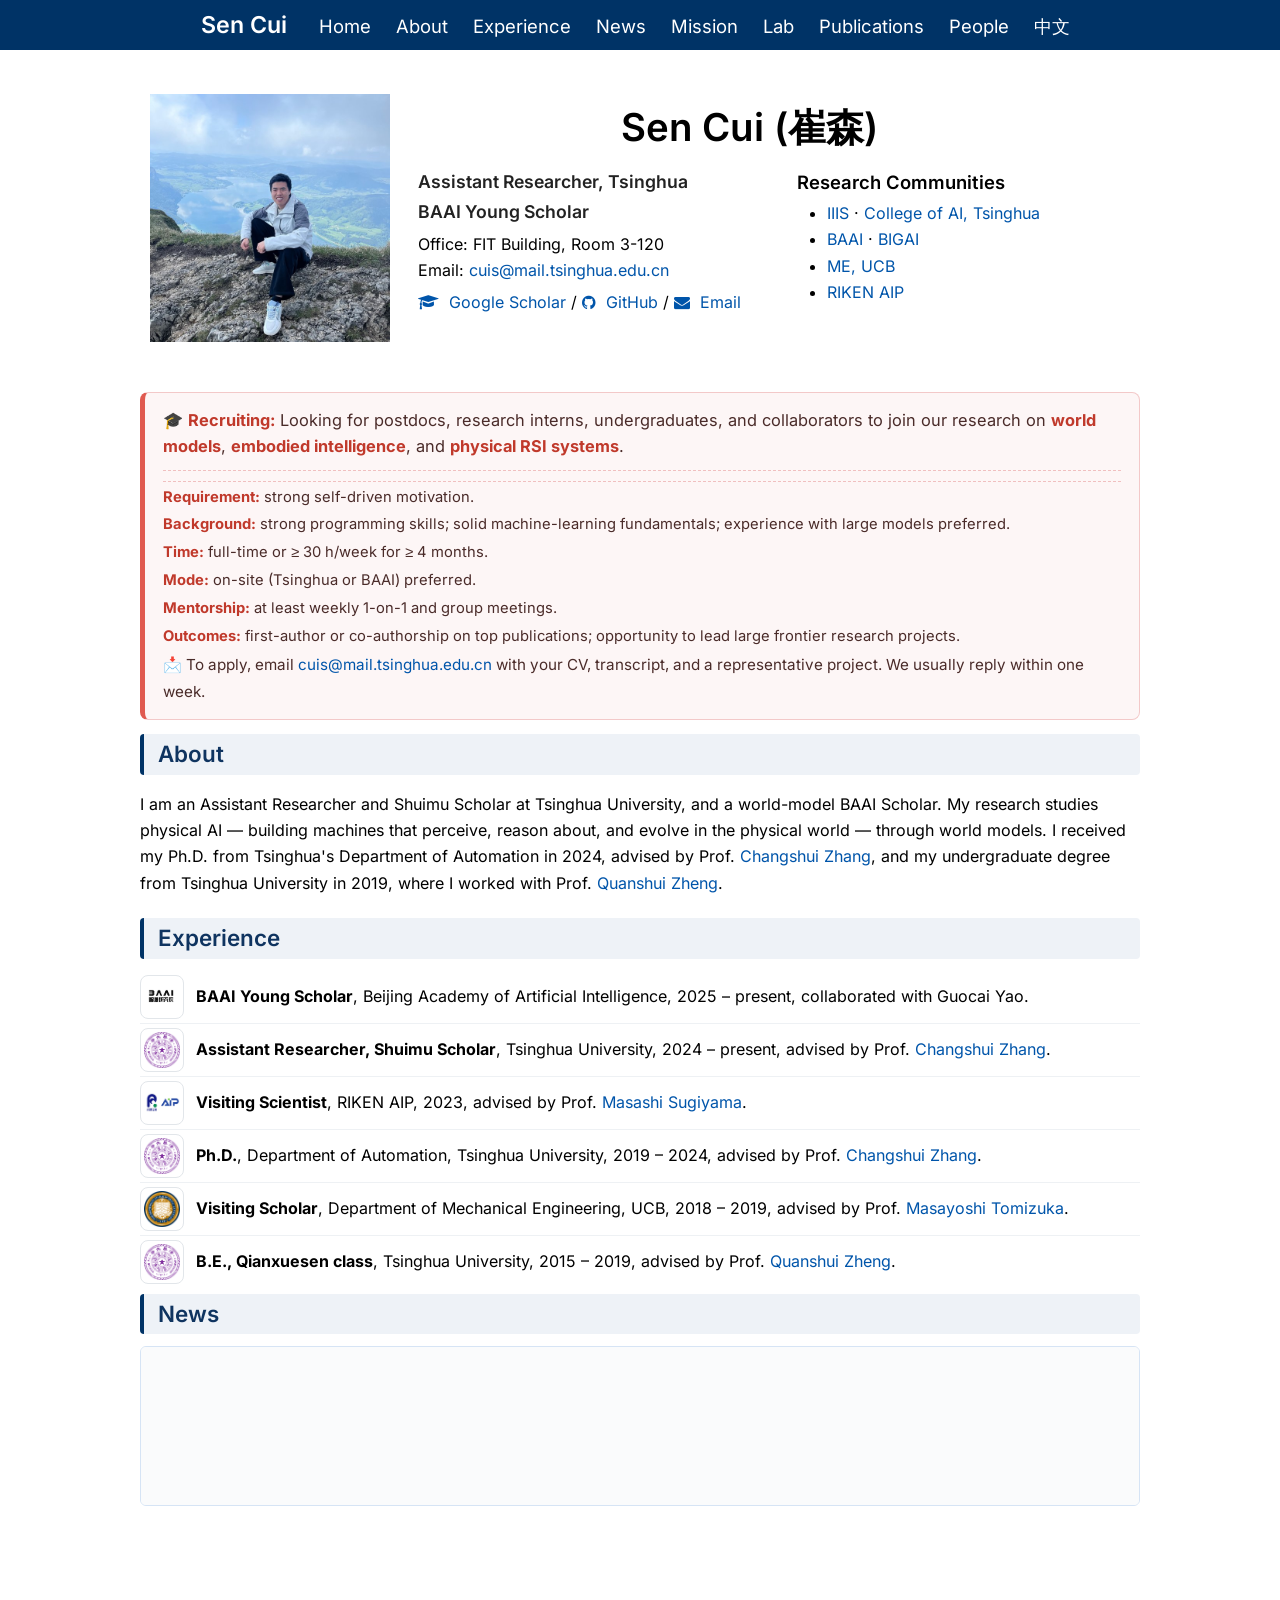
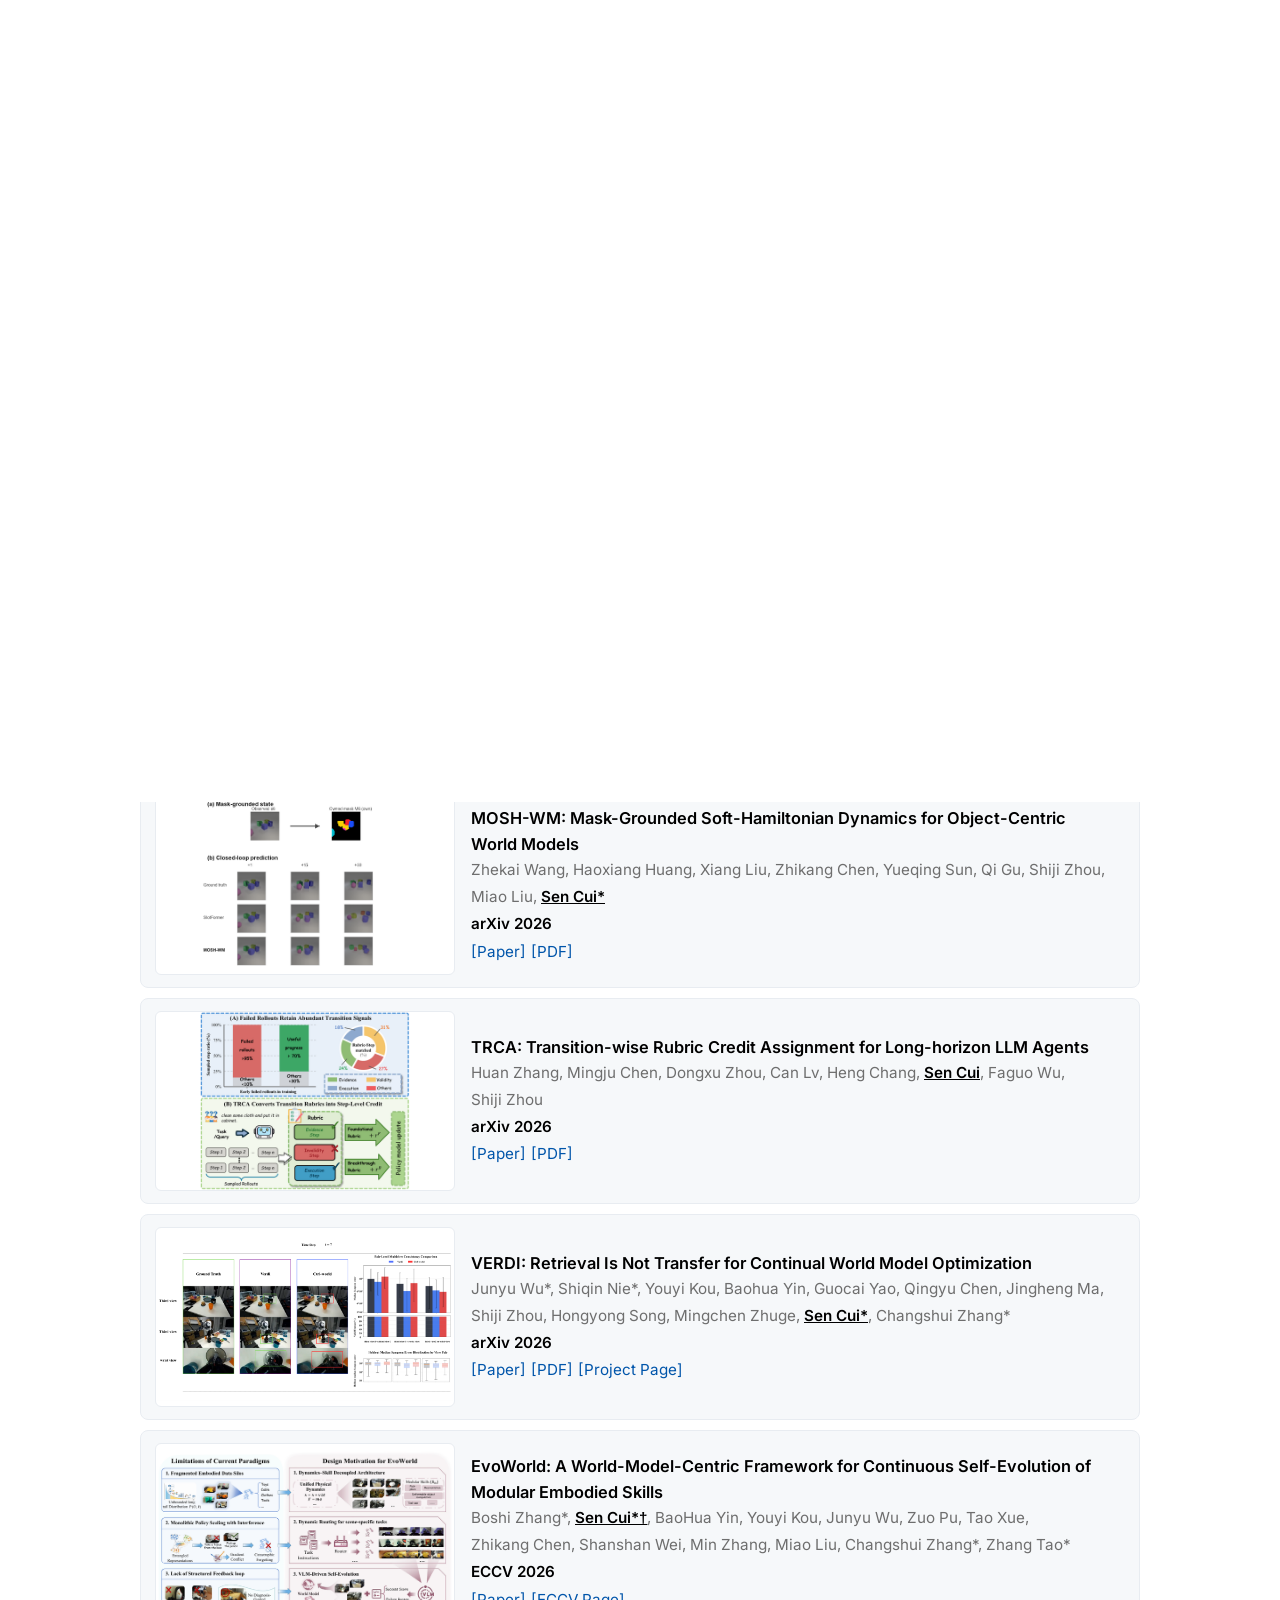
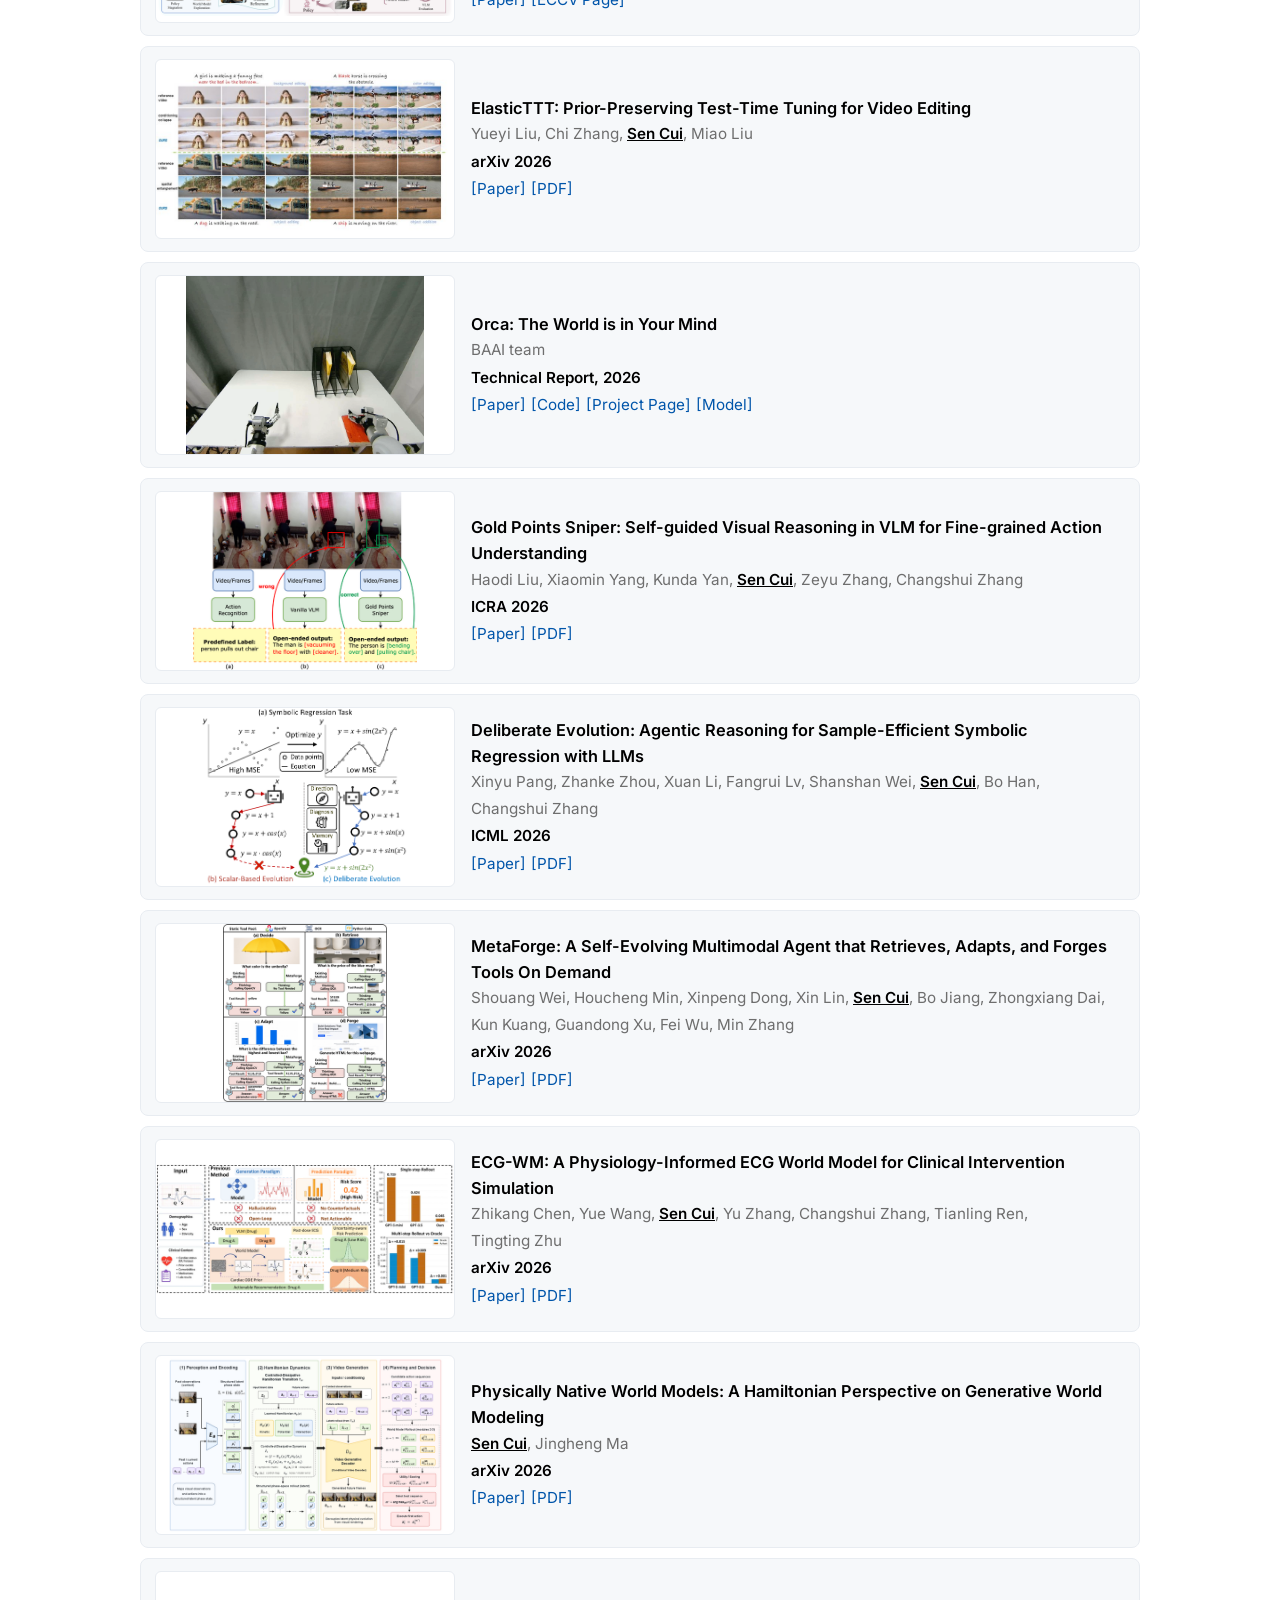
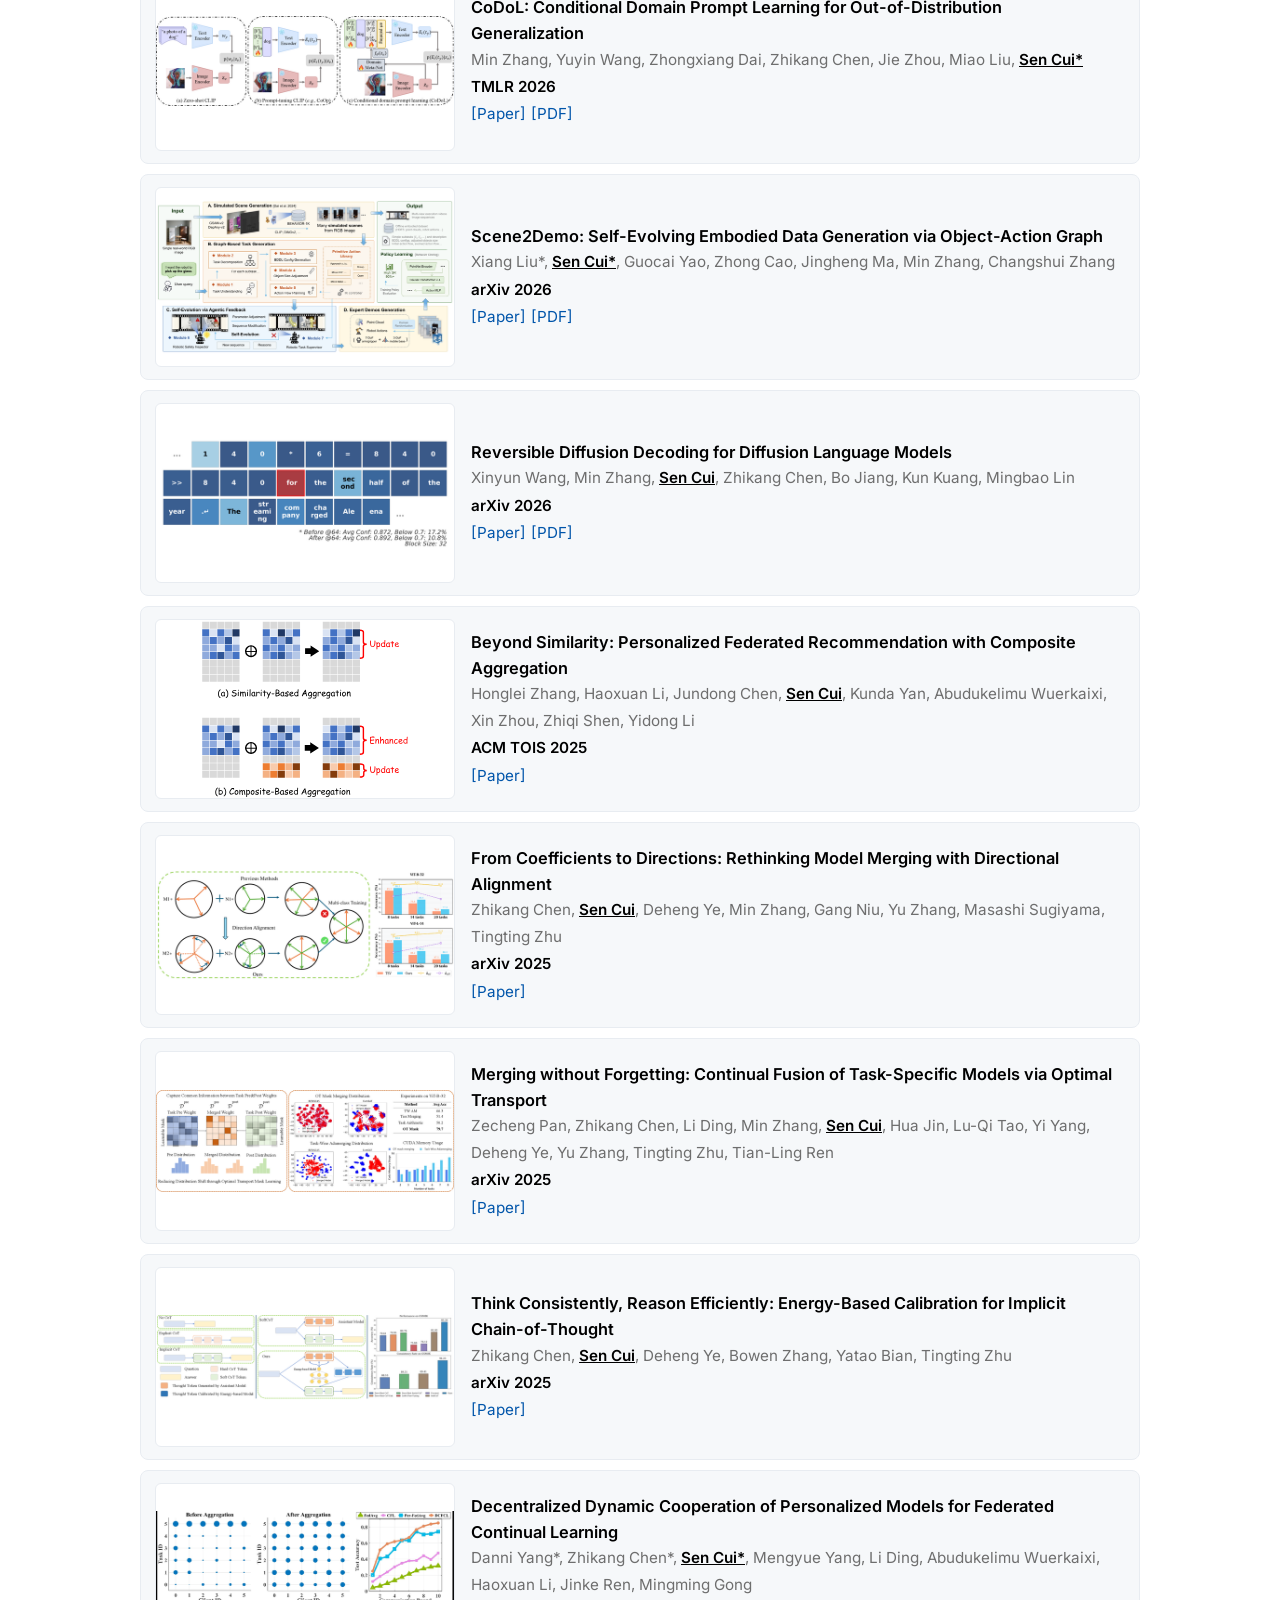
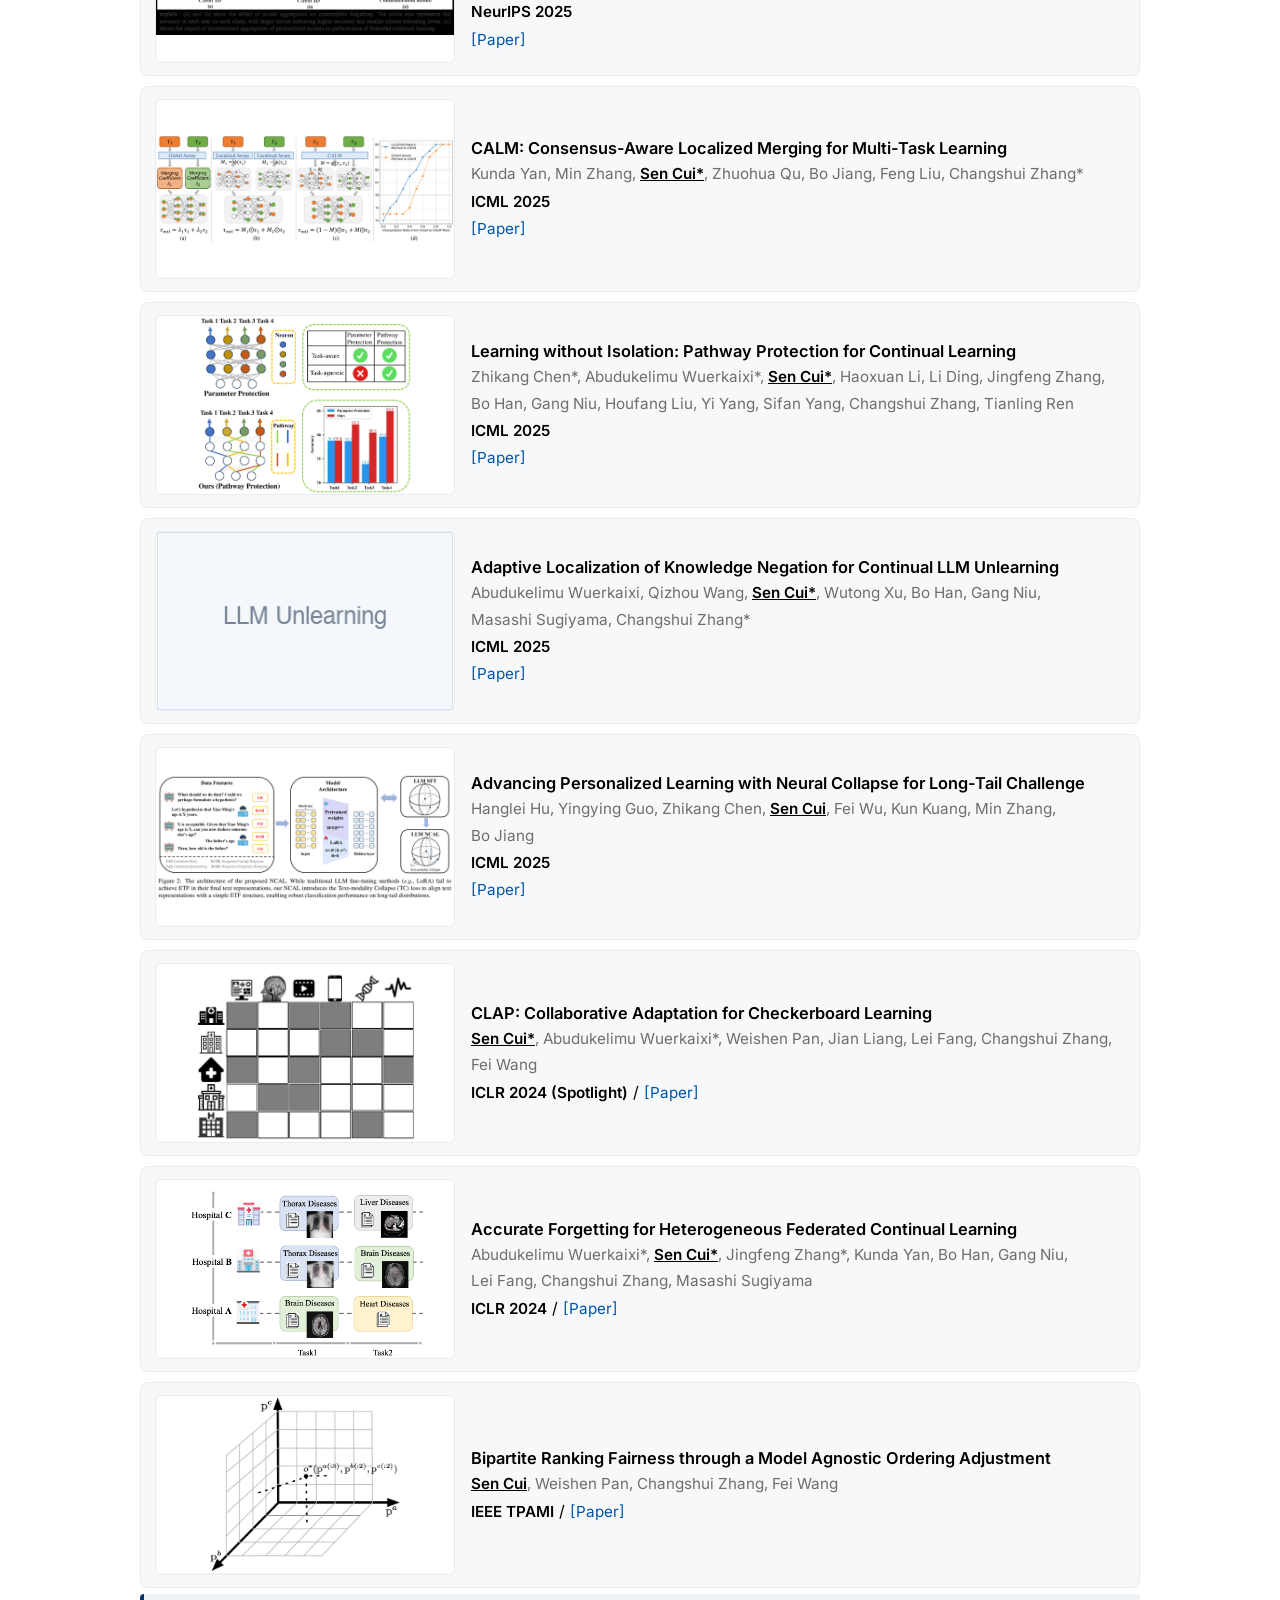
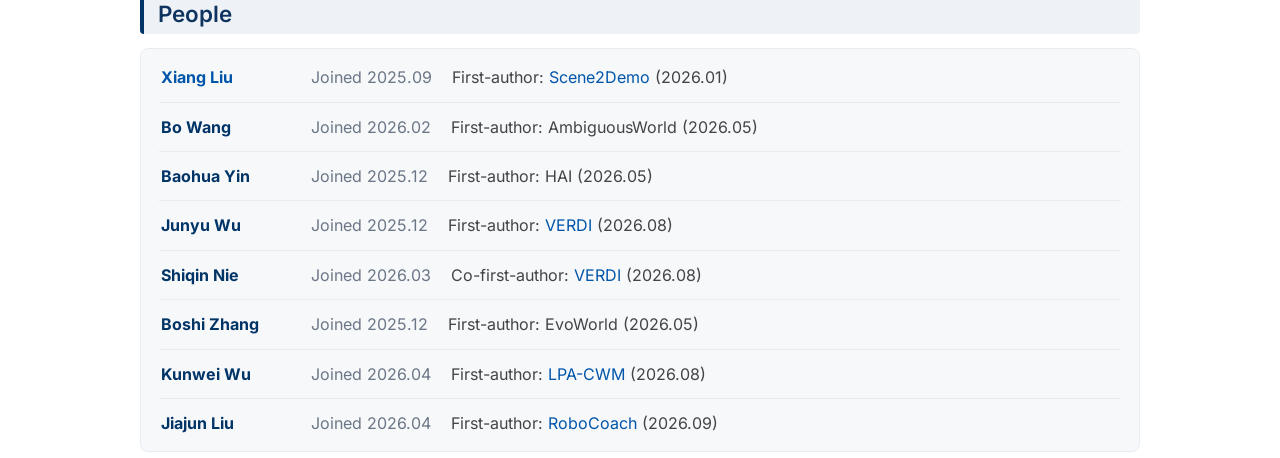
==== index.html @ 6a66b7ac "Add Multi-Horizon Future Discovery paper to publications and news" ====
<!DOCTYPE html>
<html lang="en">
<head>
  <meta charset="utf-8" />
  <meta name="viewport" content="width=device-width, initial-scale=1, shrink-to-fit=no" />
  <meta name="robots" content="index,follow" />
  <meta name="google-site-verification" content="PSzztUH1OqPX3-r3hIYwhPU7S5BYCz1NtvUcieX9OZw" />
  <meta name="keywords" content="Sen Cui; 崔森; World Models; Embodied Intelligence; Physical AI; Continual Learning; Tsinghua University; BAAI" />
  <meta name="author" content="Sen Cui" />
  <title>Sen Cui (崔森) | Tsinghua University — World Models and Embodied Intelligence</title>
  <meta name="description" content="Sen Cui (崔森) is an Assistant Researcher and Shuimu Scholar at Tsinghua University and a BAAI Young Scholar. His research focuses on world models, embodied intelligence, and physical AI." />
  <link rel="canonical" href="https://sencui-thu.github.io/" />
  <link rel="alternate" hreflang="en" href="https://sencui-thu.github.io/" />
  <link rel="alternate" hreflang="zh-CN" href="https://sencui-thu.github.io/zh.html" />
  <link rel="alternate" hreflang="x-default" href="https://sencui-thu.github.io/" />
  <meta property="og:type" content="profile" />
  <meta property="og:title" content="Sen Cui (崔森) | Tsinghua University" />
  <meta property="og:description" content="Assistant Researcher and Shuimu Scholar at Tsinghua University; BAAI Young Scholar. Research on world models, embodied intelligence, and physical AI." />
  <meta property="og:url" content="https://sencui-thu.github.io/" />
  <meta property="og:image" content="https://sencui-thu.github.io/images/sc.jpg" />
  <meta name="twitter:card" content="summary" />
  <meta name="twitter:title" content="Sen Cui (崔森) | Tsinghua University" />
  <meta name="twitter:description" content="Research on world models, embodied intelligence, and physical AI." />
  <meta name="twitter:image" content="https://sencui-thu.github.io/images/sc.jpg" />
  <script type="application/ld+json">
  {
    "@context": "https://schema.org",
    "@type": "Person",
    "name": "Sen Cui",
    "alternateName": "崔森",
    "url": "https://sencui-thu.github.io/",
    "image": "https://sencui-thu.github.io/images/sc.jpg",
    "jobTitle": "Assistant Researcher and Shuimu Scholar",
    "affiliation": [
      { "@type": "Organization", "name": "Tsinghua University", "url": "https://www.tsinghua.edu.cn/" },
      { "@type": "Organization", "name": "Beijing Academy of Artificial Intelligence (BAAI)", "url": "https://www.baai.ac.cn/" }
    ],
    "alumniOf": [
      { "@type": "Organization", "name": "Tsinghua University" },
      { "@type": "Organization", "name": "University of California, Berkeley" }
    ],
    "knowsAbout": ["World Models", "Embodied Intelligence", "Physical AI", "Continual Learning", "Reinforcement Learning", "Machine Learning"],
    "sameAs": [
      "https://scholar.google.com/citations?user=UzQuG1UAAAAJ&hl=en",
      "https://github.com/sencui-thu"
    ]
  }
  </script>
  <link rel="stylesheet" href="css/font-awesome.min.css?v=9" type="text/css" />
  <link rel="stylesheet" href="style.css?v=9" type="text/css" />
</head>
<body>

  <div class="outercontainer">

  <header>
    <div class="header-inner">
      <div class="ftheader"><a href="#home">Sen Cui</a></div>
            <nav>
        <div class="ftsubheader text"><a href="#home">Home</a></div>
        <div class="ftsubheader text about"><a href="#about">About</a></div>
        <div class="ftsubheader text experience"><a href="#experience">Experience</a></div>
        <div class="ftsubheader text news"><a href="#news">News</a></div>
        <div class="ftsubheader text mission"><a href="#mission">Mission</a></div>
        <div class="ftsubheader text lab"><a href="#lab">Lab</a></div>
        <div class="ftsubheader text publications"><a href="#publications">Publications</a></div>
        <div class="ftsubheader text people"><a href="#people">People</a></div>
        <div class="ftsubheader text lang"><a href="zh.html">中文</a></div>
      </nav>
    </div>
  </header>

  <main class="container body">
    <section class="content heading anchor" id="home" aria-labelledby="home-heading">
      <div class="img">
        <img class="img_responsive" src="images/sc.jpg" alt="Photo of Sen Cui" width="400" height="400" loading="eager" fetchpriority="high" decoding="async">
      </div>

      <div class="right">
        <h1 id="home-heading">Sen Cui (崔森)</h1>

        <div class="right-cols">
          <div class="text info">
            <div class="role-line">Assistant Researcher, Tsinghua</div>
            <div class="role-line">BAAI Young Scholar</div>
            <p>
              <div>Office: FIT Building, Room 3-120</div>
              <div>Email: <a href="mailto:cuis@mail.tsinghua.edu.cn">cuis@mail.tsinghua.edu.cn</a></div>
            </p>
            <p>
              <span><a href="https://scholar.google.com/citations?user=UzQuG1UAAAAJ&hl=en"><i class="fa fa-graduation-cap" aria-hidden="true"></i> Google Scholar</a></span> /
              <span><a href="https://github.com/sencui-thu"><i class="fa fa-github" aria-hidden="true"></i> GitHub</a></span> /
              <span><a href="mailto:cuis@mail.tsinghua.edu.cn"><i class="fa fa-envelope" aria-hidden="true"></i> Email</a></span>
            </p>
          </div>

          <div class="text">
            <div class="title">Research Communities</div>
                        <ul>
              <li><a href="https://iiis.tsinghua.edu.cn/">IIIS</a> &middot; <a href="https://collegeai.tsinghua.edu.cn/">College of AI, Tsinghua</a></li>
              <li><a href="https://www.baai.ac.cn/">BAAI</a> &middot; <a href="https://www.bigai.ai/">BIGAI</a></li>
              <li><a href="https://me.berkeley.edu/">ME, UCB</a></li>
              <li><a href="https://aip.riken.jp/">RIKEN AIP</a></li>
            </ul>
          </div>
        </div>
      </div>
    </section>

            <div class="recruit-block">
      <p class="recruit-note">🎓 <b>Recruiting:</b> Looking for postdocs, research interns, undergraduates, and collaborators to join our research on <b>world models</b>, <b>embodied intelligence</b>, and <b>physical RSI systems</b>.</p>
      <ul class="recruit-list">
        <li><b>Requirement:</b> strong self-driven motivation.</li>
        <li><b>Background:</b> strong programming skills; solid machine-learning fundamentals; experience with large models preferred.</li>
        <li><b>Time:</b> full-time or &ge; 30 h/week for &ge; 4 months.</li>
        <li><b>Mode:</b> on-site (Tsinghua or BAAI) preferred.</li>
        <li><b>Mentorship:</b> at least weekly 1-on-1 and group meetings.</li>
        <li><b>Outcomes:</b> first-author or co-authorship on top publications; opportunity to lead large frontier research projects.</li>
      </ul>
      <p class="recruit-apply">📩&nbsp;To&nbsp;apply, email <a href="mailto:cuis@mail.tsinghua.edu.cn">cuis@mail.tsinghua.edu.cn</a> with your CV, transcript, and a representative project. We usually reply within one week.</p>
    </div>

    <section class="content anchor" id="about">
      <div class="title">About</div>
      <p>
        I am an Assistant Researcher and Shuimu Scholar at Tsinghua University, and a world-model BAAI Scholar.
        My research studies physical AI — building machines that perceive, reason about, and evolve in the
        physical world — through world models. I received my Ph.D. from Tsinghua's Department of Automation in 2024, advised by Prof.
        <a href="https://scholar.google.com/citations?user=GL9M37YAAAAJ&hl=en">Changshui Zhang</a>, and my
        undergraduate degree from Tsinghua University in 2019, where I worked with Prof.
        <a href="https://www.tsinghua.edu.cn/info/1167/93860.htm">Quanshui Zheng</a>.
      </p>
    </section>

<section class="content anchor" id="experience">
      <div class="title">Experience</div>
      <div class="edu-list">
        <div class="edu-item">
          <img src="images/baai.png" alt="BAAI">
          <div class="edu-text"><b>BAAI Young Scholar</b>, Beijing Academy of Artificial Intelligence, 2025 &ndash; present, collaborated with Guocai Yao.</div>
        </div>
        <div class="edu-item">
          <img src="images/thu.png" alt="Tsinghua University">
          <div class="edu-text"><b>Assistant Researcher, Shuimu Scholar</b>, Tsinghua University, 2024 &ndash; present, advised by Prof. <a href="https://scholar.google.com/citations?user=GL9M37YAAAAJ&hl=en">Changshui Zhang</a>.</div>
        </div>
        <div class="edu-item">
          <img src="images/rikenaip.jpeg" alt="RIKEN AIP">
          <div class="edu-text"><b>Visiting Scientist</b>, RIKEN AIP, 2023, advised by Prof. <a href="http://www.ms.k.u-tokyo.ac.jp/sugi/">Masashi Sugiyama</a>.</div>
        </div>
        <div class="edu-item">
          <img src="images/thu.png" alt="Tsinghua University">
          <div class="edu-text"><b>Ph.D.</b>, Department of Automation, Tsinghua University, 2019 &ndash; 2024, advised by Prof. <a href="https://scholar.google.com/citations?user=GL9M37YAAAAJ&hl=en">Changshui Zhang</a>.</div>
        </div>
        <div class="edu-item">
          <img src="images/ucb.png" alt="UC Berkeley">
          <div class="edu-text"><b>Visiting Scholar</b>, Department of Mechanical Engineering, UCB, 2018 &ndash; 2019, advised by Prof. <a href="https://scholar.google.com/citations?user=8m8taGEAAAAJ&hl=en">Masayoshi Tomizuka</a>.</div>
        </div>
        <div class="edu-item">
          <img src="images/thu.png" alt="Tsinghua University">
          <div class="edu-text"><b>B.E., Qianxuesen class</b>, Tsinghua University, 2015 &ndash; 2019, advised by Prof. <a href="https://www.tsinghua.edu.cn/info/1167/93860.htm">Quanshui Zheng</a>.</div>
        </div>
      </div>
    </section>

<section class="content anchor" id="news">
      <div class="title">News</div>
      <div class="news-box">
        <ul class="news-list">
          <li><span class="news-date">2026-10</span> Our work <b>Multi-Horizon Future Discovery for Physics-Informed Exploration</b> is now available on arXiv.</li>
          <li><span class="news-date">2026-10</span> Our work <b>KPHarness: Co-Evolving Knowledge and Probing for Long-Horizon Gaming Harnesses</b> is now available on arXiv.</li>
          <li><span class="news-date">2026-10</span> Our work <b>Structured Latent Dynamics for Long-Horizon Embodied World Models</b> is now available on arXiv.</li>
          <li><span class="news-date">2026-09</span> Our work <b>RoboCoach: World Models as Active Coaches for Compositional Robot Skills</b> is now available on arXiv.</li>
          <li><span class="news-date">2026-09</span> Our work <b>Geometry-Aware Directional Alignment for Coherent Model Merging</b> has been accepted by <b>NeurIPS 2026</b>.</li>
          <li><span class="news-date">2026-09</span> Our work <b>AmbiguousWorld: Benchmarking and Resolving Ambiguous Instructions in Video World Models</b> has been accepted by <b>NeurIPS 2026</b>.</li>
          <li><span class="news-date">2026-09</span> Our work <b>HAI: Hierarchical Anchored Interaction for Multi-View Bimanual World Models</b> has been accepted by <b>NeurIPS 2026</b>.</li>
          <li><span class="news-date">2026-09</span> Our work <b>LPA-CWM: A Learned Physical Adjudicator for Motion Reasoning with Counterfactual World Models</b> is now available on arXiv.</li>
          <li><span class="news-date">2026-08</span> Our work <b>ConfAL-WM: Confidence-Guided Active Learning for Action-Conditioned World Models</b> is now available on arXiv.</li>
          <li><span class="news-date">2026-08</span> Our work <b>MOSH-WM: Mask-Grounded Soft-Hamiltonian Dynamics for Object-Centric World Models</b> is now available on arXiv.</li>
          <li><span class="news-date">2026-08</span> Our work <b>TRCA: Transition-wise Rubric Credit Assignment for Long-horizon LLM Agents</b> is now available on arXiv.</li>
          <li><span class="news-date">2026-08</span> Our work <b>VERDI: Retrieval Is Not Transfer for Continual World Model Optimization</b> is now available on arXiv.</li>
          <li><span class="news-date">2026-07</span> Our work <b>ElasticTTT: Prior-Preserving Test-Time Tuning for Video Editing</b> is now available on arXiv.</li>
          <li><span class="news-date">2026-07</span> Our team at BAAI released <b>Orca: The World is in Your Mind</b>, a multimodal representation world model.</li>
          <li><span class="news-date">2026-07</span> Our work <b>EvoWorld: A World-Model-Centric Framework for Continuous Self-Evolution of Modular Embodied Skills</b> has been accepted by <b>ECCV 2026</b>.</li>
          <li><span class="news-date">2026-06</span> Our work <b>Gold Points Sniper: Self-guided Visual Reasoning in VLM for Fine-grained Action Understanding</b> has been accepted by <b>ICRA 2026</b>.</li>
          <li><span class="news-date">2026-06</span> Our work <b>Deliberate Evolution: Agentic Reasoning for Sample-Efficient Symbolic Regression with LLMs</b> has been accepted by <b>ICML 2026</b>.</li>
          <li><span class="news-date">2026-06</span> Our work <b>MetaForge: A Self-Evolving Multimodal Agent that Retrieves, Adapts, and Forges Tools On Demand</b> is now available on arXiv.</li>
          <li><span class="news-date">2026-05</span> Our work <b>ECG-WM: A Physiology-Informed ECG World Model for Clinical Intervention Simulation</b> is now available on arXiv.</li>
          <li><span class="news-date">2026-05</span> Our work <b>Physically Native World Models: A Hamiltonian Perspective on Generative World Modeling</b> is now available on arXiv.</li>
          <li><span class="news-date">2026-04</span> Our work <b>CoDoL: Conditional Domain Prompt Learning for Out-of-Distribution Generalization</b> has been accepted by <b>TMLR 2026</b>.</li>
          <li><span class="news-date">2026-02</span> Our work <b>Scene2Demo: Self-Evolving Embodied Data Generation via Object-Action Graph</b> is now available on arXiv.</li>
          <li><span class="news-date">2026-01</span> Our work <b>Reversible Diffusion Decoding for Diffusion Language Models</b> is now available on arXiv.</li>
          <li><span class="news-date">2025-12</span> Our work <b>Beyond Similarity: Personalized Federated Recommendation with Composite Aggregation</b> has been accepted by <b>ACM TOIS</b>.</li>
          <li><span class="news-date">2025-12</span> Honored to be selected as a <b>BAAI Scholar</b>.</li>
          <li><span class="news-date">2025-11</span> Our work <b>From Coefficients to Directions: Rethinking Model Merging with Directional Alignment</b> is now available on arXiv.</li>
          <li><span class="news-date">2025-11</span> Our work <b>Merging without Forgetting: Continual Fusion of Task-Specific Models via Optimal Transport</b> is now available on arXiv.</li>
          <li><span class="news-date">2025-11</span> Our work <b>Think Consistently, Reason Efficiently: Energy-Based Calibration for Implicit Chain-of-Thought</b> is now available on arXiv.</li>
          <li><span class="news-date">2025-09</span> Our work <b>Decentralized Dynamic Cooperation of Personalized Models for Federated Continual Learning</b> has been accepted by <b>NeurIPS 2025</b>.</li>
          <li><span class="news-date">2025-06</span> Our work <b>CALM: Consensus-Aware Localized Merging for Multi-Task Learning</b> has been accepted by <b>ICML 2025</b>.</li>
          <li><span class="news-date">2025-05</span> Our work <b>Learning without Isolation: Pathway Protection for Continual Learning</b> has been accepted by <b>ICML 2025</b>.</li>
          <li><span class="news-date">2025-05</span> Our work <b>Adaptive Localization of Knowledge Negation for Continual LLM Unlearning</b> has been accepted by <b>ICML 2025</b>.</li>
          <li><span class="news-date">2025-05</span> Our work <b>Advancing Personalized Learning with Neural Collapse for Long-Tail Challenge</b> has been accepted by <b>ICML 2025</b>.</li>
          <li><span class="news-date">2024-01</span> Our work <b>CLAP: Collaborative Adaptation for Checkerboard Learning</b> has been accepted by <b>ICLR 2024 (Spotlight)</b>.</li>
          <li><span class="news-date">2024-01</span> Our work <b>Accurate Forgetting for Heterogeneous Federated Continual Learning</b> has been accepted by <b>ICLR 2024</b>.</li>
          <li><span class="news-date">2023-06</span> Our work <b>Bipartite Ranking Fairness through a Model Agnostic Ordering Adjustment</b> has been published in <b>IEEE TPAMI</b>.</li>
        </ul>
      </div>
    </section>

<section class="content anchor" id="mission">
      <div class="title">Mission</div>
      <p class="mission-statement">Our mission is to achieve <b>Artificial Super Intelligence (ASI)</b> — an intelligence that reasons with language, understands the physical world, learns continuously, and grows beyond human limits.</p>

      <div class="mission-flow-row">
        <div class="mission-flow">
          <span class="m-step">Language Models</span><span class="m-arrow">&#8594;</span>
          <span class="m-step">Reasoning Models</span><span class="m-arrow">&#8594;</span>
          <span class="m-step">Physical Reasoning</span><span class="m-arrow">&#8594;</span>
          <span class="m-step">Continual Learning</span><span class="m-arrow">&#8594;</span>
          <span class="m-step">RSI</span><span class="m-arrow">&#8594;</span>
          <span class="m-step">Embodied Intelligence</span><span class="m-arrow">&#8594;</span>
          <span class="m-step asi">ASI</span>
        </div>
        <span class="m-question">Why these steps?</span>
      </div>

      <p>
        Language models understand and express; reasoning models add logic. But intelligence
        must touch the physical world: <b>physical reasoning models</b> grasp real-world laws and causality —
        the foundation for embodiment. The world never stops changing, so <b>continual learning</b> lets AI grow
        without forgetting; together they form <b>RSI</b>. With <b>embodied intelligence</b>, AI can act on and
        reshape the world, actively harvesting data, knowledge, and information to improve itself — a true
        "AI for AI", the road to AGI and ASI.
      </p>
    </section>

<section class="content anchor" id="lab">
      <div class="title">Lab — Research Interests</div>
      <p>
        For AI systems perceiving, understanding, simulating, and acting in the physical world as naturally as
        they reason in the digital one, our research agenda centers on four directions:
      </p>
      <div class="agi-list">
        <div class="agi-card">
          <span class="agi-num">&#8594;</span>
          <h3><i class="fa fa-building-o" aria-hidden="true"></i> Foundation Architecture <span class="agi-q">How can we design world-model architectures grounded in physical priors? </span></h3>
          <p class="agi-k">Physical Priors, World-Model Architectures, Physics-Informed Modeling, Neural Operators, Differentiable Simulation, Lagrangian &amp; Hamiltonian Networks, Physics-Constrained Neural Nets, Inductive Biases, Latent Dynamics</p>
        </div>
        <div class="agi-card">
          <span class="agi-num">&#8594;</span>
          <h3><i class="fa fa-database" aria-hidden="true"></i> Data Efficiency <span class="agi-q">How can we advance generalization toward zero-shot and in-context learning on novel tasks? </span></h3>
          <p class="agi-k">Zero-Shot Learning, In-Context Learning, Generalization, Few-Shot Learning, Synthetic Data, World-Model Pretraining, Representation Learning, Self-Supervised Learning, Sim2Real Transfer</p>
        </div>
        <div class="agi-card">
          <span class="agi-num">&#8594;</span>
          <h3><i class="fa fa-tachometer" aria-hidden="true"></i> Optimization Speed <span class="agi-q">How can automated research accelerate the optimization and refinement of embodied systems? </span></h3>
          <p class="agi-k">Auto Research, Embodied Systems, Efficient Optimization, Neural Architecture Search, Hyperparameter Optimization, Self-Improving Systems, Closed-Loop Experimentation, Online Learning</p>
        </div>
        <div class="agi-card">
          <span class="agi-num">&#8594;</span>
          <h3><i class="fa fa-bolt" aria-hidden="true"></i> Performance Bottleneck <span class="agi-q">How can we reduce error accumulation and boost long-horizon success rates? </span></h3>
          <p class="agi-k">Long-Horizon Tasks, Sparse Rewards, Scaling, Error Accumulation, Credit Assignment, Hierarchical RL, Intrinsic Motivation, Memory &amp; Replay, Model-Based RL</p>
        </div>
      </div>
      <p>
        💡 These four directions reinforce one another: better <b>architectures</b> and <b>data efficiency</b>
        make <b>optimization</b> faster, and faster optimization breaks long-horizon <b>bottlenecks</b> — the
        road to a physical AGI that understands, simulates, and acts in the world.
      </p>
    </section>

<section class="content anchor" id="publications">
      <div class="title">Selected Publications</div>
      <p>(* denotes co-first author or corresponding author; &#8224; denotes project leader)</p>

            <div class="publication">
        <div class="img"><img loading="lazy" class="img_responsive" src="images/multi-horizon.png" alt=""></div>
        <div class="text">
          <div class="title"><a href="https://arxiv.org/abs/2610.35468">Multi-Horizon Future Discovery for Physics-Informed Exploration</a></div>
          <div class="authors"><span class="author">Shuwei Wang</span>, <span class="author">Qiang Guan</span>, <span class="author">Brian Qiu</span>, <span class="author">Haoxiang Huang</span>, <span class="author">Haoxi Wang</span>, <span class="author">Chenyu Li</span>, <span class="author">Bo Xu</span>, <span class="author jw">Sen Cui</span></div>
          <div><span class="venue">arXiv 2026</span></div>
          <div><span class="tag"><a href="https://arxiv.org/abs/2610.35468">Paper</a></span> <span class="tag"><a href="https://arxiv.org/pdf/2610.35468">PDF</a></span></div>
        </div>
      </div>

            <div class="publication">
        <div class="img"><img loading="lazy" class="img_responsive" src="images/kpharness.png" alt=""></div>
        <div class="text">
          <div class="title"><a href="https://arxiv.org/abs/2610.27417">KPHarness: Co-Evolving Knowledge and Probing for Long-Horizon Gaming Harnesses</a></div>
          <div class="authors"><span class="author">Zhikang Chen</span>, <span class="author">Yueqing Sun</span>, <span class="author jw">Sen Cui</span>, <span class="author">Ziang Ye</span>, <span class="author">Yu Wang</span>, <span class="author">Yan Feng</span>, <span class="author">Xierui Song</span>, <span class="author">Yu Zhang</span>, <span class="author">Tingting Zhu</span></div>
          <div><span class="venue">arXiv 2026</span></div>
          <div><span class="tag"><a href="https://arxiv.org/abs/2610.27417">Paper</a></span> <span class="tag"><a href="https://arxiv.org/pdf/2610.27417">PDF</a></span></div>
        </div>
      </div>

            <div class="publication">
        <div class="img"><img loading="lazy" class="img_responsive" src="images/latent-dynamics.png" alt=""></div>
        <div class="text">
          <div class="title"><a href="https://arxiv.org/abs/2610.24534">Structured Latent Dynamics for Long-Horizon Embodied World Models</a></div>
          <div class="authors"><span class="author">Kevin Chen*</span>, <span class="author">Yu-Wei Zhan*</span>, <span class="author">Haoran Liang</span>, <span class="author jw">Sen Cui*&#8224;</span>, <span class="author">Changshui Zhang*</span></div>
          <div><span class="venue">arXiv 2026</span></div>
          <div><span class="tag"><a href="https://arxiv.org/abs/2610.24534">Paper</a></span> <span class="tag"><a href="https://arxiv.org/pdf/2610.24534">PDF</a></span></div>
        </div>
      </div>

            <div class="publication">
        <div class="img"><img loading="lazy" class="img_responsive" src="images/robocoach.png" alt=""></div>
        <div class="text">
          <div class="title"><a href="https://arxiv.org/abs/2609.39685">RoboCoach: World Models as Active Coaches for Compositional Robot Skills</a></div>
          <div class="authors"><span class="author">Jiajun Liu*</span>, <span class="author">Yifan Chen*</span>, <span class="author">Yichao Liu*</span>, <span class="author">Jiayi Zhang</span>, <span class="author">Ruoqu Chen</span>, <span class="author">Shaoxuan Xie</span>, <span class="author">Guocai Yao</span>, <span class="author">Mengdi Xu*</span>, <span class="author jw">Sen Cui*&#8224;</span>, <span class="author">Changshui Zhang*</span></div>
          <div><span class="venue">arXiv 2026</span></div>
          <div><span class="tag"><a href="https://arxiv.org/abs/2609.39685">Paper</a></span> <span class="tag"><a href="https://arxiv.org/pdf/2609.39685">PDF</a></span> <span class="tag"><a href="https://robocoach-ai.github.io/">Project Page</a></span></div>
        </div>
      </div>

            <div class="publication">
        <div class="img"><img loading="lazy" class="img_responsive" src="images/lpa-cwm-teaser.png" alt=""></div>
        <div class="text">
          <div class="title"><a href="https://arxiv.org/abs/2609.14073">LPA-CWM: A Learned Physical Adjudicator for Motion Reasoning with Counterfactual World Models</a></div>
          <div class="authors"><span class="author">Kunwei Wu*</span>, <span class="author">Xiang Liu*</span>, <span class="author">Guocai Yao</span>, <span class="author">Junming Chen</span>, <span class="author">Zhikang Chen</span>, <span class="author">Min Zhang</span>, <span class="author">Pengwei Wang</span>, <span class="author jw">Sen Cui*</span></div>
          <div><span class="venue">arXiv 2026</span></div>
          <div><span class="tag"><a href="https://arxiv.org/abs/2609.14073">Paper</a></span> <span class="tag"><a href="https://arxiv.org/pdf/2609.14073">PDF</a></span> <span class="tag"><a href="https://lpa-cwm.github.io/">Project Page</a></span></div>
        </div>
      </div>

            <div class="publication">
        <div class="img"><img loading="lazy" class="img_responsive" src="images/confal.png" alt=""></div>
        <div class="text">
          <div class="title"><a href="https://arxiv.org/abs/2608.25572">ConfAL-WM: Confidence-Guided Active Learning for Action-Conditioned World Models</a></div>
          <div class="authors"><span class="author">Xiang Liu</span>, <span class="author jw">Sen Cui*</span>, <span class="author">Changshui Zhang*</span></div>
          <div><span class="venue">arXiv 2026</span></div>
          <div><span class="tag"><a href="https://arxiv.org/abs/2608.25572">Paper</a></span> <span class="tag"><a href="https://arxiv.org/pdf/2608.25572">PDF</a></span> <span class="tag"><a href="https://ConfAL-WM.github.io/">Project Page</a></span></div>
        </div>
      </div>

<div class="publication">
        <div class="img"><img loading="lazy" class="img_responsive" src="images/mosh.png" alt=""></div>
        <div class="text">
          <div class="title"><a href="https://arxiv.org/abs/2608.22750">MOSH-WM: Mask-Grounded Soft-Hamiltonian Dynamics for Object-Centric World Models</a></div>
          <div class="authors"><span class="author">Zhekai Wang</span>, <span class="author">Haoxiang Huang</span>, <span class="author">Xiang Liu</span>, <span class="author">Zhikang Chen</span>, <span class="author">Yueqing Sun</span>, <span class="author">Qi Gu</span>, <span class="author">Shiji Zhou</span>, <span class="author">Miao Liu</span>, <span class="author jw">Sen Cui*</span></div>
          <div><span class="venue">arXiv 2026</span></div>
          <div><span class="tag"><a href="https://arxiv.org/abs/2608.22750">Paper</a></span> <span class="tag"><a href="https://arxiv.org/pdf/2608.22750">PDF</a></span></div>
        </div>
      </div>

<div class="publication">
        <div class="img"><img loading="lazy" class="img_responsive" src="images/trca.png" alt=""></div>
        <div class="text">
          <div class="title"><a href="https://arxiv.org/abs/2608.16156">TRCA: Transition-wise Rubric Credit Assignment for Long-horizon LLM Agents</a></div>
          <div class="authors"><span class="author">Huan Zhang</span>, <span class="author">Mingju Chen</span>, <span class="author">Dongxu Zhou</span>, <span class="author">Can Lv</span>, <span class="author">Heng Chang</span>, <span class="author jw">Sen Cui</span>, <span class="author">Faguo Wu</span>, <span class="author">Shiji Zhou</span></div>
          <div><span class="venue">arXiv 2026</span></div>
          <div><span class="tag"><a href="https://arxiv.org/abs/2608.16156">Paper</a></span> <span class="tag"><a href="https://arxiv.org/pdf/2608.16156">PDF</a></span></div>
        </div>
      </div>

<div class="publication">
        <div class="img"><img loading="lazy" class="img_responsive" src="images/verdi.png" alt=""></div>
        <div class="text">
          <div class="title"><a href="https://arxiv.org/abs/2608.09537">VERDI: Retrieval Is Not Transfer for Continual World Model Optimization</a></div>
          <div class="authors"><span class="author">Junyu Wu*</span>, <span class="author">Shiqin Nie*</span>, <span class="author">Youyi Kou</span>, <span class="author">Baohua Yin</span>, <span class="author">Guocai Yao</span>, <span class="author">Qingyu Chen</span>, <span class="author">Jingheng Ma</span>, <span class="author">Shiji Zhou</span>, <span class="author">Hongyong Song</span>, <span class="author">Mingchen Zhuge</span>, <span class="author jw">Sen Cui*</span>, <span class="author">Changshui Zhang*</span></div>
          <div><span class="venue">arXiv 2026</span></div>
          <div><span class="tag"><a href="https://arxiv.org/abs/2608.09537">Paper</a></span> <span class="tag"><a href="https://arxiv.org/pdf/2608.09537">PDF</a></span> <span class="tag"><a href="https://verdiwm-anno.github.io/">Project Page</a></span></div>
        </div>
      </div>

<div class="publication">
        <div class="img"><img loading="lazy" class="img_responsive" src="images/evoworld.png" alt=""></div>
        <div class="text">
          <div class="title"><a href="https://media.eventhosts.cc/Conferences/ECCV2026/pdfs/10502.pdf">EvoWorld: A World-Model-Centric Framework for Continuous Self-Evolution of Modular Embodied Skills</a></div>
          <div class="authors"><span class="author">Boshi Zhang*</span>, <span class="author jw">Sen Cui*&#8224;</span>, <span class="author">BaoHua Yin</span>, <span class="author">Youyi Kou</span>, <span class="author">Junyu Wu</span>, <span class="author">Zuo Pu</span>, <span class="author">Tao Xue</span>, <span class="author">Zhikang Chen</span>, <span class="author">Shanshan Wei</span>, <span class="author">Min Zhang</span>, <span class="author">Miao Liu</span>, <span class="author">Changshui Zhang*</span>, <span class="author">Zhang Tao*</span></div>
          <div><span class="venue">ECCV 2026</span></div>
          <div><span class="tag"><a href="https://media.eventhosts.cc/Conferences/ECCV2026/pdfs/10502.pdf">Paper</a></span> <span class="tag"><a href="https://eccv2024.ecva.net/virtual/2026/poster/5417">ECCV Page</a></span></div>
        </div>
      </div>

            <div class="publication">
        <div class="img"><img loading="lazy" class="img_responsive" src="images/elasticttt.png" alt=""></div>
        <div class="text">
          <div class="title"><a href="https://arxiv.org/abs/2607.21529">ElasticTTT: Prior-Preserving Test-Time Tuning for Video Editing</a></div>
          <div class="authors"><span class="author">Yueyi Liu</span>, <span class="author">Chi Zhang</span>, <span class="author jw">Sen Cui</span>, <span class="author">Miao Liu</span></div>
          <div><span class="venue">arXiv 2026</span></div>
          <div><span class="tag"><a href="https://arxiv.org/abs/2607.21529">Paper</a></span> <span class="tag"><a href="https://arxiv.org/pdf/2607.21529">PDF</a></span></div>
        </div>
      </div>

<div class="publication">
        <div class="img"><video class="img_responsive" autoplay muted loop playsinline preload="auto" poster="images/orca-poster.png"><source src="images/orca-demo.mp4" type="video/mp4"></video></div>
        <div class="text">
          <div class="title"><a href="https://arxiv.org/abs/2606.30534">Orca: The World is in Your Mind</a></div>
          <div class="authors"><span class="author">BAAI team</span></div>
          <div><span class="venue">Technical Report, 2026</span></div>
          <div><span class="tag"><a href="https://arxiv.org/abs/2606.30534">Paper</a></span> <span class="tag"><a href="https://github.com/orca-wm/Orca">Code</a></span> <span class="tag"><a href="https://orca-wm.github.io">Project Page</a></span> <span class="tag"><a href="https://huggingface.co/BAAI/Orca-4B">Model</a></span></div>
        </div>
      </div>

<div class="publication">
        <div class="img"><img loading="lazy" class="img_responsive" src="images/goldpoints.png" alt=""></div>
        <div class="text">
          <div class="title"><a href="https://arxiv.org/abs/2606.22409">Gold Points Sniper: Self-guided Visual Reasoning in VLM for Fine-grained Action Understanding</a></div>
          <div class="authors"><span class="author">Haodi Liu</span>, <span class="author">Xiaomin Yang</span>, <span class="author">Kunda Yan</span>, <span class="author jw">Sen Cui</span>, <span class="author">Zeyu Zhang</span>, <span class="author">Changshui Zhang</span></div>
          <div><span class="venue">ICRA 2026</span></div>
          <div><span class="tag"><a href="https://arxiv.org/abs/2606.22409">Paper</a></span> <span class="tag"><a href="https://arxiv.org/pdf/2606.22409">PDF</a></span></div>
        </div>
      </div>

<div class="publication">
        <div class="img"><img loading="lazy" class="img_responsive" src="images/deliberate.png" alt=""></div>
        <div class="text">
          <div class="title"><a href="https://arxiv.org/abs/2606.04360">Deliberate Evolution: Agentic Reasoning for Sample-Efficient Symbolic Regression with LLMs</a></div>
          <div class="authors"><span class="author">Xinyu Pang</span>, <span class="author">Zhanke Zhou</span>, <span class="author">Xuan Li</span>, <span class="author">Fangrui Lv</span>, <span class="author">Shanshan Wei</span>, <span class="author jw">Sen Cui</span>, <span class="author">Bo Han</span>, <span class="author">Changshui Zhang</span></div>
          <div><span class="venue">ICML 2026</span></div>
          <div><span class="tag"><a href="https://arxiv.org/abs/2606.04360">Paper</a></span> <span class="tag"><a href="https://arxiv.org/pdf/2606.04360">PDF</a></span></div>
        </div>
      </div>

<div class="publication">
        <div class="img"><img loading="lazy" class="img_responsive" src="images/metaforge.png" alt=""></div>
        <div class="text">
          <div class="title"><a href="https://arxiv.org/abs/2606.01801">MetaForge: A Self-Evolving Multimodal Agent that Retrieves, Adapts, and Forges Tools On Demand</a></div>
          <div class="authors"><span class="author">Shouang Wei</span>, <span class="author">Houcheng Min</span>, <span class="author">Xinpeng Dong</span>, <span class="author">Xin Lin</span>, <span class="author jw">Sen Cui</span>, <span class="author">Bo Jiang</span>, <span class="author">Zhongxiang Dai</span>, <span class="author">Kun Kuang</span>, <span class="author">Guandong Xu</span>, <span class="author">Fei Wu</span>, <span class="author">Min Zhang</span></div>
          <div><span class="venue">arXiv 2026</span></div>
          <div><span class="tag"><a href="https://arxiv.org/abs/2606.01801">Paper</a></span> <span class="tag"><a href="https://arxiv.org/pdf/2606.01801">PDF</a></span></div>
        </div>
      </div>

<div class="publication">
        <div class="img"><img loading="lazy" class="img_responsive" src="images/ecgwm.png" alt=""></div>
        <div class="text">
          <div class="title"><a href="https://arxiv.org/abs/2605.17580">ECG-WM: A Physiology-Informed ECG World Model for Clinical Intervention Simulation</a></div>
          <div class="authors"><span class="author">Zhikang Chen</span>, <span class="author">Yue Wang</span>, <span class="author jw">Sen Cui</span>, <span class="author">Yu Zhang</span>, <span class="author">Changshui Zhang</span>, <span class="author">Tianling Ren</span>, <span class="author">Tingting Zhu</span></div>
          <div><span class="venue">arXiv 2026</span></div>
          <div><span class="tag"><a href="https://arxiv.org/abs/2605.17580">Paper</a></span> <span class="tag"><a href="https://arxiv.org/pdf/2605.17580">PDF</a></span></div>
        </div>
      </div>

<div class="publication">
        <div class="img"><img loading="lazy" class="img_responsive" src="images/physnative.png" alt=""></div>
        <div class="text">
          <div class="title"><a href="https://arxiv.org/abs/2605.00412">Physically Native World Models: A Hamiltonian Perspective on Generative World Modeling</a></div>
          <div class="authors"><span class="author jw">Sen Cui</span>, <span class="author">Jingheng Ma</span></div>
          <div><span class="venue">arXiv 2026</span></div>
          <div><span class="tag"><a href="https://arxiv.org/abs/2605.00412">Paper</a></span> <span class="tag"><a href="https://arxiv.org/pdf/2605.00412">PDF</a></span></div>
        </div>
      </div>

<div class="publication">
        <div class="img"><img loading="lazy" class="img_responsive" src="images/codol.png" alt=""></div>
        <div class="text">
          <div class="title"><a href="https://arxiv.org/abs/2509.15330">CoDoL: Conditional Domain Prompt Learning for Out-of-Distribution Generalization</a></div>
          <div class="authors"><span class="author">Min Zhang</span>, <span class="author">Yuyin Wang</span>, <span class="author">Zhongxiang Dai</span>, <span class="author">Zhikang Chen</span>, <span class="author">Jie Zhou</span>, <span class="author">Miao Liu</span>, <span class="author jw">Sen Cui*</span></div>
          <div><span class="venue">TMLR 2026</span></div>
          <div><span class="tag"><a href="https://arxiv.org/abs/2509.15330">Paper</a></span> <span class="tag"><a href="https://arxiv.org/pdf/2509.15330">PDF</a></span></div>
        </div>
      </div>

<div class="publication">
        <div class="img"><img loading="lazy" class="img_responsive" src="images/scene2demo.png" alt=""></div>
        <div class="text">
          <div class="title"><a href="https://arxiv.org/abs/2602.12065">Scene2Demo: Self-Evolving Embodied Data Generation via Object-Action Graph</a></div>
          <div class="authors"><span class="author">Xiang Liu*</span>, <span class="author jw">Sen Cui*</span>, <span class="author">Guocai Yao</span>, <span class="author">Zhong Cao</span>, <span class="author">Jingheng Ma</span>, <span class="author">Min Zhang</span>, <span class="author">Changshui Zhang</span></div>
          <div><span class="venue">arXiv 2026</span></div>
          <div><span class="tag"><a href="https://arxiv.org/abs/2602.12065">Paper</a></span> <span class="tag"><a href="https://arxiv.org/pdf/2602.12065">PDF</a></span></div>
        </div>
      </div>

<div class="publication">
        <div class="img"><img loading="lazy" class="img_responsive" src="images/reversible.png" alt=""></div>
        <div class="text">
          <div class="title"><a href="https://arxiv.org/abs/2602.00150">Reversible Diffusion Decoding for Diffusion Language Models</a></div>
          <div class="authors"><span class="author">Xinyun Wang</span>, <span class="author">Min Zhang</span>, <span class="author jw">Sen Cui</span>, <span class="author">Zhikang Chen</span>, <span class="author">Bo Jiang</span>, <span class="author">Kun Kuang</span>, <span class="author">Mingbao Lin</span></div>
          <div><span class="venue">arXiv 2026</span></div>
          <div><span class="tag"><a href="https://arxiv.org/abs/2602.00150">Paper</a></span> <span class="tag"><a href="https://arxiv.org/pdf/2602.00150">PDF</a></span></div>
        </div>
      </div>

<div class="publication">
        <div class="img"><img loading="lazy" class="img_responsive" src="images/beyondsim.svg" alt=""></div>
        <div class="text">
          <div class="title"><a href="https://doi.org/10.1145/3779442">Beyond Similarity: Personalized Federated Recommendation with Composite Aggregation</a></div>
          <div class="authors"><span class="author">Honglei Zhang</span>, <span class="author">Haoxuan Li</span>, <span class="author">Jundong Chen</span>, <span class="author jw">Sen Cui</span>, <span class="author">Kunda Yan</span>, <span class="author">Abudukelimu Wuerkaixi</span>, <span class="author">Xin Zhou</span>, <span class="author">Zhiqi Shen</span>, <span class="author">Yidong Li</span></div>
          <div><span class="venue">ACM TOIS 2025</span></div>
          <div><span class="tag"><a href="https://doi.org/10.1145/3779442">Paper</a></span></div>
        </div>
      </div>

<div class="publication">
        <div class="img"><img loading="lazy" class="img_responsive" src="images/coefficients.png" alt=""></div>
        <div class="text">
          <div class="title"><a href="https://arxiv.org/abs/2512.00391">From Coefficients to Directions: Rethinking Model Merging with Directional Alignment</a></div>
          <div class="authors"><span class="author">Zhikang Chen</span>, <span class="author jw">Sen Cui</span>, <span class="author">Deheng Ye</span>, <span class="author">Min Zhang</span>, <span class="author">Gang Niu</span>, <span class="author">Yu Zhang</span>, <span class="author">Masashi Sugiyama</span>, <span class="author">Tingting Zhu</span></div>
          <div><span class="venue">arXiv 2025</span></div>
          <div><span class="tag"><a href="https://arxiv.org/abs/2512.00391">Paper</a></span></div>
        </div>
      </div>

<div class="publication">
        <div class="img"><img loading="lazy" class="img_responsive" src="images/merging.png" alt=""></div>
        <div class="text">
          <div class="title"><a href="https://arxiv.org/abs/2511.19561">Merging without Forgetting: Continual Fusion of Task-Specific Models via Optimal Transport</a></div>
          <div class="authors"><span class="author">Zecheng Pan</span>, <span class="author">Zhikang Chen</span>, <span class="author">Li Ding</span>, <span class="author">Min Zhang</span>, <span class="author jw">Sen Cui</span>, <span class="author">Hua Jin</span>, <span class="author">Lu-Qi Tao</span>, <span class="author">Yi Yang</span>, <span class="author">Deheng Ye</span>, <span class="author">Yu Zhang</span>, <span class="author">Tingting Zhu</span>, <span class="author">Tian-Ling Ren</span></div>
          <div><span class="venue">arXiv 2025</span></div>
          <div><span class="tag"><a href="https://arxiv.org/abs/2511.19561">Paper</a></span></div>
        </div>
      </div>

<div class="publication">
        <div class="img"><img loading="lazy" class="img_responsive" src="images/thinkconsist.png" alt=""></div>
        <div class="text">
          <div class="title"><a href="https://arxiv.org/abs/2511.07124">Think Consistently, Reason Efficiently: Energy-Based Calibration for Implicit Chain-of-Thought</a></div>
          <div class="authors"><span class="author">Zhikang Chen</span>, <span class="author jw">Sen Cui</span>, <span class="author">Deheng Ye</span>, <span class="author">Bowen Zhang</span>, <span class="author">Yatao Bian</span>, <span class="author">Tingting Zhu</span></div>
          <div><span class="venue">arXiv 2025</span></div>
          <div><span class="tag"><a href="https://arxiv.org/abs/2511.07124">Paper</a></span></div>
        </div>
      </div>

<div class="publication">
        <div class="img"><img loading="lazy" class="img_responsive" src="images/decentralized.png" alt=""></div>
        <div class="text">
          <div class="title"><a href="https://arxiv.org/abs/2509.23683">Decentralized Dynamic Cooperation of Personalized Models for Federated Continual Learning</a></div>
          <div class="authors"><span class="author">Danni Yang*</span>, <span class="author">Zhikang Chen*</span>, <span class="author jw">Sen Cui*</span>, <span class="author">Mengyue Yang</span>, <span class="author">Li Ding</span>, <span class="author">Abudukelimu Wuerkaixi</span>, <span class="author">Haoxuan Li</span>, <span class="author">Jinke Ren</span>, <span class="author">Mingming Gong</span></div>
          <div><span class="venue">NeurIPS 2025</span></div>
          <div><span class="tag"><a href="https://arxiv.org/abs/2509.23683">Paper</a></span></div>
        </div>
      </div>

<div class="publication">
        <div class="img"><img loading="lazy" class="img_responsive" src="images/calm.png" alt=""></div>
        <div class="text">
          <div class="title"><a href="https://arxiv.org/abs/2506.13406">CALM: Consensus-Aware Localized Merging for Multi-Task Learning</a></div>
          <div class="authors"><span class="author">Kunda Yan</span>, <span class="author">Min Zhang</span>, <span class="author jw">Sen Cui*</span>, <span class="author">Zhuohua Qu</span>, <span class="author">Bo Jiang</span>, <span class="author">Feng Liu</span>, <span class="author">Changshui Zhang*</span></div>
          <div><span class="venue">ICML 2025</span></div>
          <div><span class="tag"><a href="https://arxiv.org/abs/2506.13406">Paper</a></span></div>
        </div>
      </div>

<div class="publication">
        <div class="img"><img loading="lazy" class="img_responsive" src="images/learningiso.png" alt=""></div>
        <div class="text">
          <div class="title"><a href="https://arxiv.org/abs/2505.18568">Learning without Isolation: Pathway Protection for Continual Learning</a></div>
          <div class="authors"><span class="author">Zhikang Chen*</span>, <span class="author">Abudukelimu Wuerkaixi*</span>, <span class="author jw">Sen Cui*</span>, <span class="author">Haoxuan Li</span>, <span class="author">Li Ding</span>, <span class="author">Jingfeng Zhang</span>, <span class="author">Bo Han</span>, <span class="author">Gang Niu</span>, <span class="author">Houfang Liu</span>, <span class="author">Yi Yang</span>, <span class="author">Sifan Yang</span>, <span class="author">Changshui Zhang</span>, <span class="author">Tianling Ren</span></div>
          <div><span class="venue">ICML 2025</span></div>
          <div><span class="tag"><a href="https://arxiv.org/abs/2505.18568">Paper</a></span></div>
        </div>
      </div>

<div class="publication">
        <div class="img"><img loading="lazy" class="img_responsive" src="images/adaptloc.png" alt=""></div>
        <div class="text">
          <div class="title"><a href="https://arxiv.org/abs/wuerkaixi25a">Adaptive Localization of Knowledge Negation for Continual LLM Unlearning</a></div>
          <div class="authors"><span class="author">Abudukelimu Wuerkaixi</span>, <span class="author">Qizhou Wang</span>, <span class="author jw">Sen Cui*</span>, <span class="author">Wutong Xu</span>, <span class="author">Bo Han</span>, <span class="author">Gang Niu</span>, <span class="author">Masashi Sugiyama</span>, <span class="author">Changshui Zhang*</span></div>
          <div><span class="venue">ICML 2025</span></div>
          <div><span class="tag"><a href="https://arxiv.org/abs/wuerkaixi25a">Paper</a></span></div>
        </div>
      </div>

<div class="publication">
        <div class="img"><img loading="lazy" class="img_responsive" src="images/neuralcollapse.png" alt=""></div>
        <div class="text">
          <div class="title"><a href="https://arxiv.org/abs/hu25f">Advancing Personalized Learning with Neural Collapse for Long-Tail Challenge</a></div>
          <div class="authors"><span class="author">Hanglei Hu</span>, <span class="author">Yingying Guo</span>, <span class="author">Zhikang Chen</span>, <span class="author jw">Sen Cui</span>, <span class="author">Fei Wu</span>, <span class="author">Kun Kuang</span>, <span class="author">Min Zhang</span>, <span class="author">Bo Jiang</span></div>
          <div><span class="venue">ICML 2025</span></div>
          <div><span class="tag"><a href="https://arxiv.org/abs/hu25f">Paper</a></span></div>
        </div>
      </div>

<div class="publication">
        <div class="img"><img loading="lazy" class="img_responsive" src="images/clap.png" alt=""></div>
        <div class="text">
          <div class="title"><a href="https://openreview.net/pdf?id=ShQrnAsbPI">CLAP: Collaborative Adaptation for Checkerboard Learning</a></div>
          <div class="authors"><span class="author jw">Sen Cui*</span>, <span class="author">Abudukelimu Wuerkaixi*</span>, <span class="author">Weishen Pan</span>, <span class="author">Jian Liang</span>, <span class="author">Lei Fang</span>, <span class="author">Changshui Zhang</span>, <span class="author">Fei Wang</span></div>
          <div><span class="venue">ICLR 2024 (Spotlight)</span> / <span class="tag"><a href="https://openreview.net/pdf?id=ShQrnAsbPI">Paper</a></span></div>
        </div>
      </div>

<div class="publication">
        <div class="img"><img loading="lazy" class="img_responsive" src="images/ac-fcl.png" alt=""></div>
        <div class="text">
          <div class="title"><a href="https://openreview.net/pdf?id=ShQrnAsbPI">Accurate Forgetting for Heterogeneous Federated Continual Learning</a></div>
          <div class="authors"><span class="author">Abudukelimu Wuerkaixi*</span>, <span class="author jw">Sen Cui*</span>, <span class="author">Jingfeng Zhang*</span>, <span class="author">Kunda Yan</span>, <span class="author">Bo Han</span>, <span class="author">Gang Niu</span>, <span class="author">Lei Fang</span>, <span class="author">Changshui Zhang</span>, <span class="author">Masashi Sugiyama</span></div>
          <div><span class="venue">ICLR 2024</span> / <span class="tag"><a href="https://openreview.net/pdf?id=ShQrnAsbPI">Paper</a></span></div>
        </div>
      </div>

<div class="publication">
        <div class="img"><img loading="lazy" class="img_responsive" src="images/3-dxorder.jpg" alt=""></div>
        <div class="text">
          <div class="title"><a href="https://openreview.net/pdf?id=tuC6teLFZD">Bipartite Ranking Fairness through a Model Agnostic Ordering Adjustment</a></div>
          <div class="authors"><span class="author jw">Sen Cui</span>, <span class="author">Weishen Pan</span>, <span class="author">Changshui Zhang</span>, <span class="author">Fei Wang</span></div>
          <div><span class="venue">IEEE TPAMI</span> / <span class="tag"><a href="https://openreview.net/pdf?id=tuC6teLFZD">Paper</a></span></div>
        </div>
      </div>

    </section>

    <section class="content anchor" id="people">
      <div class="title">People</div>
      <div class="people-list">
        <div class="person">
          <span class="p-name"><a href="https://liuxiang-thu.github.io/">Xiang Liu</a></span>
          <span class="p-meta">Joined 2025.09</span>
          <span class="p-work">First-author: <a href="https://arxiv.org/abs/2602.12065" title="Scene2Demo: Self-Evolving Embodied Data Generation via Object-Action Graph">Scene2Demo</a> (2026.01)</span>
        </div>
        <div class="person">
          <span class="p-name">Bo Wang</span>
          <span class="p-meta">Joined 2026.02</span>
          <span class="p-work">First-author: AmbiguousWorld (2026.05)</span>
        </div>
        <div class="person">
          <span class="p-name">Baohua Yin</span>
          <span class="p-meta">Joined 2025.12</span>
          <span class="p-work">First-author: HAI (2026.05)</span>
        </div>
        <div class="person">
          <span class="p-name">Junyu Wu</span>
          <span class="p-meta">Joined 2025.12</span>
          <span class="p-work">First-author: <a href="https://arxiv.org/abs/2608.09537" title="VERDI: Retrieval Is Not Transfer for Continual World Model Optimization">VERDI</a> (2026.08)</span>
        </div>
        <div class="person">
          <span class="p-name">Shiqin Nie</span>
          <span class="p-meta">Joined 2026.03</span>
          <span class="p-work">Co-first-author: <a href="https://arxiv.org/abs/2608.09537" title="VERDI: Retrieval Is Not Transfer for Continual World Model Optimization">VERDI</a> (2026.08)</span>
        </div>
        <div class="person">
          <span class="p-name">Boshi Zhang</span>
          <span class="p-meta">Joined 2025.12</span>
          <span class="p-work">First-author: EvoWorld (2026.05)</span>
        </div>
        <div class="person">
          <span class="p-name">Kunwei Wu</span>
          <span class="p-meta">Joined 2026.04</span>
          <span class="p-work">First-author: <a href="https://arxiv.org/abs/2609.14073" title="LPA-CWM: A Learned Physical Adjudicator for Motion Reasoning with Counterfactual World Models">LPA-CWM</a> (2026.08)</span>
        </div>
        <div class="person">
          <span class="p-name">Jiajun Liu</span>
          <span class="p-meta">Joined 2026.04</span>
          <span class="p-work">First-author: <a href="https://arxiv.org/abs/2609.39685" title="RoboCoach: World Models as Active Coaches for Compositional Robot Skills">RoboCoach</a> (2026.09)</span>
        </div>
      </div>
    </section>
</main>



  </div>

</body>
</html>
---- style.css ----
/* Global border-box: width includes padding/borders so 100% never overflows. */
*, *::before, *::after { box-sizing: border-box; }

/* Self-hosted Inter (latin) — pretty and highly legible. */
@font-face {
  font-family: "Inter";
  font-style: normal;
  font-weight: 400;
  font-display: swap;
  src: url("fonts/inter-400.woff2") format("woff2");
}
@font-face {
  font-family: "Inter";
  font-style: normal;
  font-weight: 600;
  font-display: swap;
  src: url("fonts/inter-600.woff2") format("woff2");
}
@font-face {
  font-family: "Inter";
  font-style: normal;
  font-weight: 700;
  font-display: swap;
  src: url("fonts/inter-700.woff2") format("woff2");
}

/* Layout follows the style of Jiajun Wu's academic homepage. */
header {
  width: 100%;
  height: 50px;
  margin-top: 0;
  text-align: center;
  background-color: #003366;
  position: fixed;
  top: 0;
  z-index: 2;
}

body {
  margin: auto;
  padding: 0;
  color: #000;
  background: #fff;
  font-family: "Inter", "Open Sans", -apple-system, BlinkMacSystemFont, "Segoe UI", "PingFang SC", "Hiragino Sans GB", "Microsoft YaHei", Roboto, Helvetica, Arial, sans-serif;
  font-size: 16px;
  line-height: 165%;
  text-align: justify;
  font-weight: 400;
}
html, body { overflow-x: hidden; }

h1, h2, h3, h4, h5, h6, .title, span.title, .ftheader, span.venue, span.highlight {
  font-weight: 600;
}
/* Section headers: prominent band with shaded background. */
.content > .title {
  font-size: 1.4em;
  background: #eef2f7;
  border-left: 4px solid #003366;
  padding: 7px 14px;
  border-radius: 4px;
  margin: 0 0 12px;
  color: #0f3460;
}
/* Publication titles stay smaller than section headers. */
.publication .title { font-size: 1.02em; }
/* Hero column titles (e.g. Research Communities). */
.heading .text .title { font-size: 1.15em; }
h1, h2 { margin-bottom: 1.2em; }
h3 { margin-bottom: 0.6em; }

ul, ol, dl {
  float: left;
  margin: 0;
  padding: 5px 10px 6px 30px;
  width: calc(100% - 30px);
}

/* Center the nav row in the middle of the blue bar. */
.header-inner {
  display: flex;
  align-items: center;
  justify-content: center;
  gap: 22px;
  height: 50px;
}
.header-inner .ftheader { float: none; padding: 0; font-size: 1.45em; }
.header-inner .ftsubheader { float: none; padding: 0 10px; font-size: 1.15em; }

img.img_responsive, video.img_responsive { width: 100%; height: auto; display: block; }

.container a:link,
.container a:visited,
main a:link,
main a:visited { color: #0055AA; text-decoration: none; }
.title a:link,
.title a:visited { color: #000000; }
.authors a:link,
.authors a:visited { color: #6e6e6e; }
.content a:hover,
.content a:hover .text,
.ftsubheader a:hover { text-decoration: underline; }

span.author, span.tag { white-space: nowrap; }
span.author.jw { color: #000000; font-weight: 600; text-decoration: underline; }

/* Publication links: bracket notation, blue, underlined — clearly link-like. */
span.tag a {
  color: #0055AA;
  text-decoration: underline;
}
span.tag a::before { content: "["; text-decoration: none; }
span.tag a::after { content: "]"; text-decoration: none; }

.outercontainer { text-align: center; }
.header, .container, .content, .img, .text, main {
  display: inline-block;
  zoom: 1;
  text-align: left;
  margin-left: auto;
  margin-right: auto;
  vertical-align: middle;
  max-width: 1000px;
}
.header, .container, main { width: 100%; }
.img, .text { padding-left: 10px; padding-right: 10px; }
.header { line-height: 50px; }

.ftheader, .ftsubheader { display: inline-block; color: #FFF; }
.ftheader { float: left; padding-left: 15px; font-size: 1.17em; }
.ftsubheader { float: right; padding-left: 10px; padding-right: 20px; }
.ftheader a:link, .ftheader a:visited,
.ftsubheader a:link, .ftsubheader a:visited { color: #FFFFFF; text-decoration: none; }

.outercontainer, .content { padding-top: 0; padding-bottom: 0; }
.container, .content, main { width: 100%; }
main.body { margin-top: 50px; }
.content { margin-bottom: 6px; }

.heading, .front { text-align: left; position: relative; z-index: 1; }
.heading {
  display: flex;
  align-items: stretch;
  padding: 44px 0;
}
.heading .img {
  padding: 0 28px 0 10px;
  max-width: 30%;
  display: flex;
  align-items: center;
  justify-content: center;
}
.heading .img img { width: 240px; }
.heading span.tag { padding-right: 15px; }
.heading ul { padding-bottom: 0; }
/* Right area: name centered on top, two columns below. */
.heading .right {
  flex: 1;
  min-width: 0;
  display: flex;
  flex-direction: column;
  justify-content: center;
}
.heading .right h1 {
  font-size: 2.4em;
  text-align: center;
  margin: 0 0 28px -60px;
}
.heading .right-cols {
  display: flex;
  gap: 36px;
  align-items: flex-start;
}
.heading .right-cols .text {
  flex: 1;
  min-width: 0;
  padding: 0;
}
.heading .right-cols .text p { margin: 0.35em 0; }
.heading .right-cols .text .title { font-size: 1.15em; }
.heading .right-cols .info .role-line {
  font-weight: 600;
  font-size: 1.1em;
  color: #222;
  margin-bottom: 4px;
}
.heading .right-cols .info .fa { margin-right: 5px; }
/* Recruiting note: bold headline inside the unified recruit box. */
.recruit-note {
  margin: 0 0 10px;
  padding: 0 0 10px;
  border-bottom: 1px dashed #f0c0c0;
  font-size: 1.02em;
  color: #4a2b29;
  text-align: left;
}
.recruit-note b { color: #c0392b; }

/* Mission section: statement + ASI roadmap arrow. */
.mission-statement {
  font-size: 0.98em;
  font-style: italic;
  text-align: center;
  font-weight: 500;
  background: #f8fafc;
  border: 1px solid #e3e9f0;
  border-radius: 8px;
  padding: 12px 18px;
  margin: 0 0 14px;
}
.mission-statement b { color: #003366; }
.mission-flow-row {
  display: flex;
  align-items: center;
  gap: 14px;
  margin: 10px 0 14px;
}
.mission-flow {
  display: flex;
  align-items: center;
  justify-content: center;
  flex-wrap: wrap;
  gap: 3px;
  flex: 1;
  min-width: 0;
}
.m-question {
  font-weight: 700;
  color: #003366;
  white-space: nowrap;
  font-size: 0.95em;
}
.m-step {
  background: #f4f7fb;
  border: 1px solid #dde5ef;
  border-radius: 6px;
  padding: 4px 7px;
  font-weight: 600;
  font-size: 0.78em;
  white-space: nowrap;
  flex-shrink: 0;
}
.m-step.asi {
  background: #003366;
  border-color: #003366;
  color: #ffffff;
}
.m-arrow { color: #0055AA; font-weight: 700; font-size: 0.85em; flex-shrink: 0; }

/* Physical AGI directions — restrained academic card style. */
.agi-list {
  display: flex;
  flex-direction: column;
  gap: 10px;
  margin: 16px 0;
}
.agi-card {
  position: relative;
  padding: 14px 18px;
  padding-right: 72px;
  background: #fafbfc;
  border: 1px solid #e8ecf1;
  border-left: 3px solid #c9d4e3;
  border-radius: 8px;
}
.agi-num {
  position: absolute;
  right: 12px;
  width: 1.4em;
  text-align: center;
  top: 50%;
  transform: translateY(-50%) rotate(90deg);
  font-size: 4.2em;
  line-height: 1;
  font-weight: 700;
  color: rgba(26, 95, 180, 0.14);
  text-shadow: 0 1px 0 rgba(255, 255, 255, 0.8), 0 3px 10px rgba(26, 95, 180, 0.28);
  pointer-events: none;
  user-select: none;
}
.agi-card h3 .fa { margin-right: 6px; }
.agi-card:nth-child(1) {
  border-left-color: #1a5fb4;
  background: linear-gradient(180deg, #f4f8fc, #fafbfc);
}
.agi-card:nth-child(2) {
  border-left-color: #0e7c6b;
  background: linear-gradient(180deg, #f1f8f6, #fafbfc);
}
.agi-card:nth-child(3) {
  border-left-color: #5b5bd6;
  background: linear-gradient(180deg, #f5f4fc, #fafbfc);
}
.agi-card:nth-child(4) {
  border-left-color: #b45309;
  background: linear-gradient(180deg, #fbf6ef, #fafbfc);
}
.agi-card h3 {
  margin: 0 0 6px;
  font-size: 1.02em;
  color: #0f3460;
}
.agi-q {
  font-style: italic;
  font-weight: normal;
  font-size: 0.92em;
  color: #52606d;
}
.agi-k {
  margin: 2px 0 0;
  font-size: 0.9em;
  color: #6b7686;
}

/* Scrollable news box: fixed height, internal scroll shows all items. */
.news-box {
  height: 160px;
  overflow-y: auto;
  border: 1px solid #d6e4f5;
  border-radius: 6px;
  background: #fafbfc;
  padding: 4px 14px;
}
.news-box ul.news-list {
  float: none;
  width: auto;
  margin: 0;
  padding: 0;
  list-style: none;
}
.news-list li {
  font-family: Georgia, "Times New Roman", "Songti SC", "SimSun", serif;
  padding: 6px 0;
  border-bottom: 1px dashed #e0e4e8;
  font-size: 0.9em;
}
.news-list li:last-child { border-bottom: none; }
.news-date {
  font-weight: 600;
  color: #003366;
  margin-right: 8px;
  white-space: nowrap;
}

/* Education / Experience items with institution logos. */
.edu-list { list-style: none; margin: 0; padding: 0; }
.edu-item {
  display: flex;
  align-items: center;
  gap: 12px;
  padding: 4px 0;
  border-bottom: 1px solid #eef1f4;
}
.edu-item:last-child { border-bottom: none; }
.edu-item img, .logo-chip {
  width: 44px;
  height: 44px;
  object-fit: contain;
  flex-shrink: 0;
  background: #fff;
  border: 1px solid #e2e6ea;
  border-radius: 8px;
  padding: 3px;
}
.logo-chip {
  display: inline-flex;
  align-items: center;
  justify-content: center;
  font-weight: 700;
  font-size: 13px;
  color: #003366;
  background: #eef4fb;
}
.edu-text { flex: 1; min-width: 0; }

.publication {
  display: flex;
  align-items: center;
  gap: 16px;
  padding: 12px 14px;
  margin-bottom: 10px;
  background: #f6f8fa;
  border: 1px solid #e8ecf1;
  border-radius: 8px;
  transition: transform 0.2s ease, box-shadow 0.2s ease, background 0.2s ease;
}
.publication:last-of-type { margin-bottom: 0; }
.publication:hover {
  transform: translateY(-2px);
  background: #eef4fb;
  box-shadow: 0 6px 18px rgba(0, 51, 102, 0.10);
}
.publication .img {
  width: 300px;
  height: 180px;
  flex-shrink: 0;
  padding: 0;
  border-radius: 6px;
  background: #fff;
  border: 1px solid #e8ecf1;
  transition: transform 0.3s ease;
}
.publication:hover .img { transform: scale(1.03); }
.publication .img img,
.publication .img video {
  width: 100%;
  height: 100%;
  object-fit: contain;
  display: block;
}
.publication .text {
  flex: 1;
  min-width: 0;
  text-align: left;
  vertical-align: middle;
  padding-left: 0;
}
.publication .title a { transition: color 0.2s ease; }
.publication:hover .title a { color: #0055AA; }
.authors { font-size: 0.95em; color: #6e6e6e; }
span.venue, span.highlight { padding-right: 0; font-size: 0.95em; }
.publication span.tag { padding-right: 0; font-size: 0.95em; }

/* People */
.people-list {
  margin-top: 14px;
  background: #f6f8fa;
  border: 1px solid #e8ecf1;
  border-radius: 8px;
  padding: 4px 18px;
}
.person {
  display: flex;
  flex-wrap: wrap;
  align-items: baseline;
  gap: 4px 20px;
  padding: 11px 2px;
  border-bottom: 1px solid #e8ecf1;
}
.person:last-child { border-bottom: none; }
.p-name {
  font-weight: 700;
  color: #003366;
  min-width: 130px;
}
.p-name a { color: inherit; }
.p-meta { color: #6b7686; }
.p-work { color: #444; }
.p-work a { color: #0055AA; }

.anchor { border-top: 50px solid transparent; margin-top: -50px; scroll-margin-top: 50px; }

/* Mobile responsiveness: stack columns, keep images (reference: Yiming Li). */
@media only screen and (max-width: 800px) {
  body { font-size: 15px; }
  main { padding: 8px 14px 32px; }

  /* header: single horizontally scrollable row */
  .header-inner {
    flex-wrap: nowrap;
    overflow-x: auto;
    justify-content: flex-start;
    gap: 6px;
    height: auto;
    min-height: 46px;
    padding: 4px 8px;
  }
  .header-inner .ftheader { font-size: 1.15em; flex-shrink: 0; }
  .header-inner .ftsubheader { font-size: 0.92em; padding: 0 7px; flex-shrink: 0; }
  main.body { margin-top: 46px; }

  /* hero: stack vertically, center */
  .heading { flex-direction: column; align-items: center; padding: 20px 0; }
  .heading .img { max-width: 100%; padding: 0 0 14px; }
  .heading .img img { width: 85%; max-width: 380px; }
  .heading .right { width: 100%; }
  .heading .right h1 { font-size: 1.9em; margin-left: 0; }
  .heading .right-cols { flex-direction: column; gap: 14px; align-items: center; }
  .heading .right-cols .text {
    width: 100%;
    text-align: center;
    padding: 0;
  }
  .heading .right-cols .text ul {
    list-style: none;
    padding-left: 0;
    margin: 0;
  }
  .heading .right-cols .info .role-line { text-align: center; }
  .heading .right-cols .info p { text-align: center; }

  /* mission: wrap into multiple lines on mobile */
  .mission-flow-row { flex-direction: column; align-items: stretch; gap: 8px; }
  .mission-flow { flex-wrap: wrap; justify-content: flex-start; width: 100%; }

  /* publications: stack image above text, uniform 16:9 media height */
  .publication { flex-direction: column; align-items: stretch; padding: 12px; }
  .publication .img {
    position: relative;
    width: 100%;
    height: 0;
    padding: 0 0 56.25%; /* 16:9 ratio, universally supported */
  }
  .publication .img img,
  .publication .img video {
    position: absolute;
    top: 0;
    left: 0;
    width: 100%;
    height: 100%;
    object-fit: contain;
  }
  .publication .text { width: 100%; padding-left: 0; }

  /* experience */
  .edu-item { gap: 10px; }
  .edu-item img, .logo-chip { width: 36px; height: 36px; }

  /* direction cards */
  .agi-card { padding: 12px 14px; padding-right: 52px; }
  .agi-num { font-size: 3em; right: 8px; }

  /* section titles & banners */
  .content > .title { font-size: 1.25em; padding: 6px 12px; }
  .recruit-note { font-size: 0.95em; }
}

/* Very small screens: tighter spacing */
@media only screen and (max-width: 420px) {
  .header-inner .ftsubheader { font-size: 0.85em; padding: 0 5px; }
  .heading .img img { width: 85%; max-width: 300px; }
  .m-step { font-size: 0.68em; padding: 3px 5px; }
  .news-box { height: 140px; }
  .pub-title { font-size: 1em; }
}

/* Recruiting section: single unified box (note + list + apply). */
.recruit-block {
  margin: 0 0 14px;
  background: #fdf6f6;
  border: 1px solid #f3c9c9;
  border-left: 5px solid #e05a50;
  border-radius: 8px;
  padding: 14px 18px;
}
.recruit-list {
  list-style: none;
  margin: 0;
  padding: 0;
}
.recruit-list li {
  font-size: 0.92em;
  color: #4a2b29;
  margin: 5px 0;
  line-height: 1.55;
}
.recruit-list li b { color: #c0392b; }
.recruit-apply {
  margin: 10px 0 0;
  padding: 10px 0 0;
  border-top: 1px dashed #f0c0c0;
  font-size: 0.95em;
  color: #4a2b29;
  text-align: left;
}
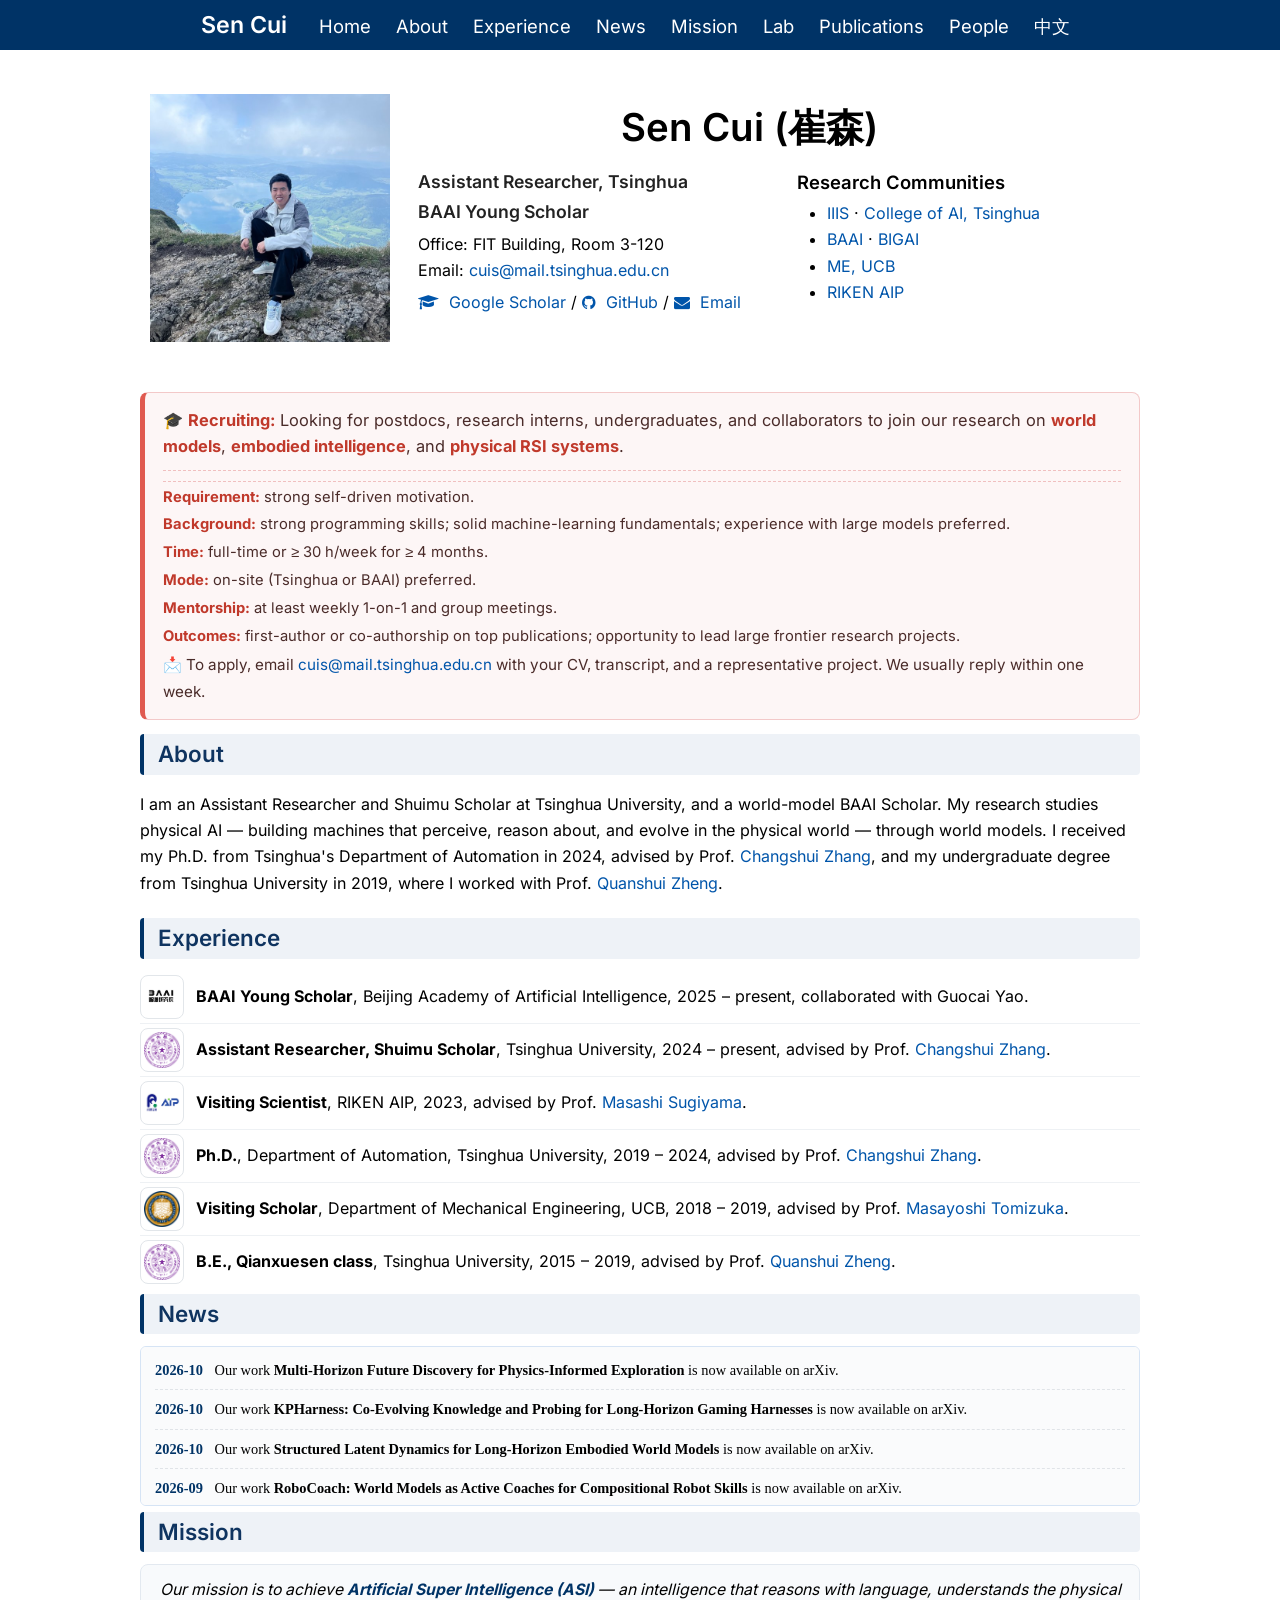
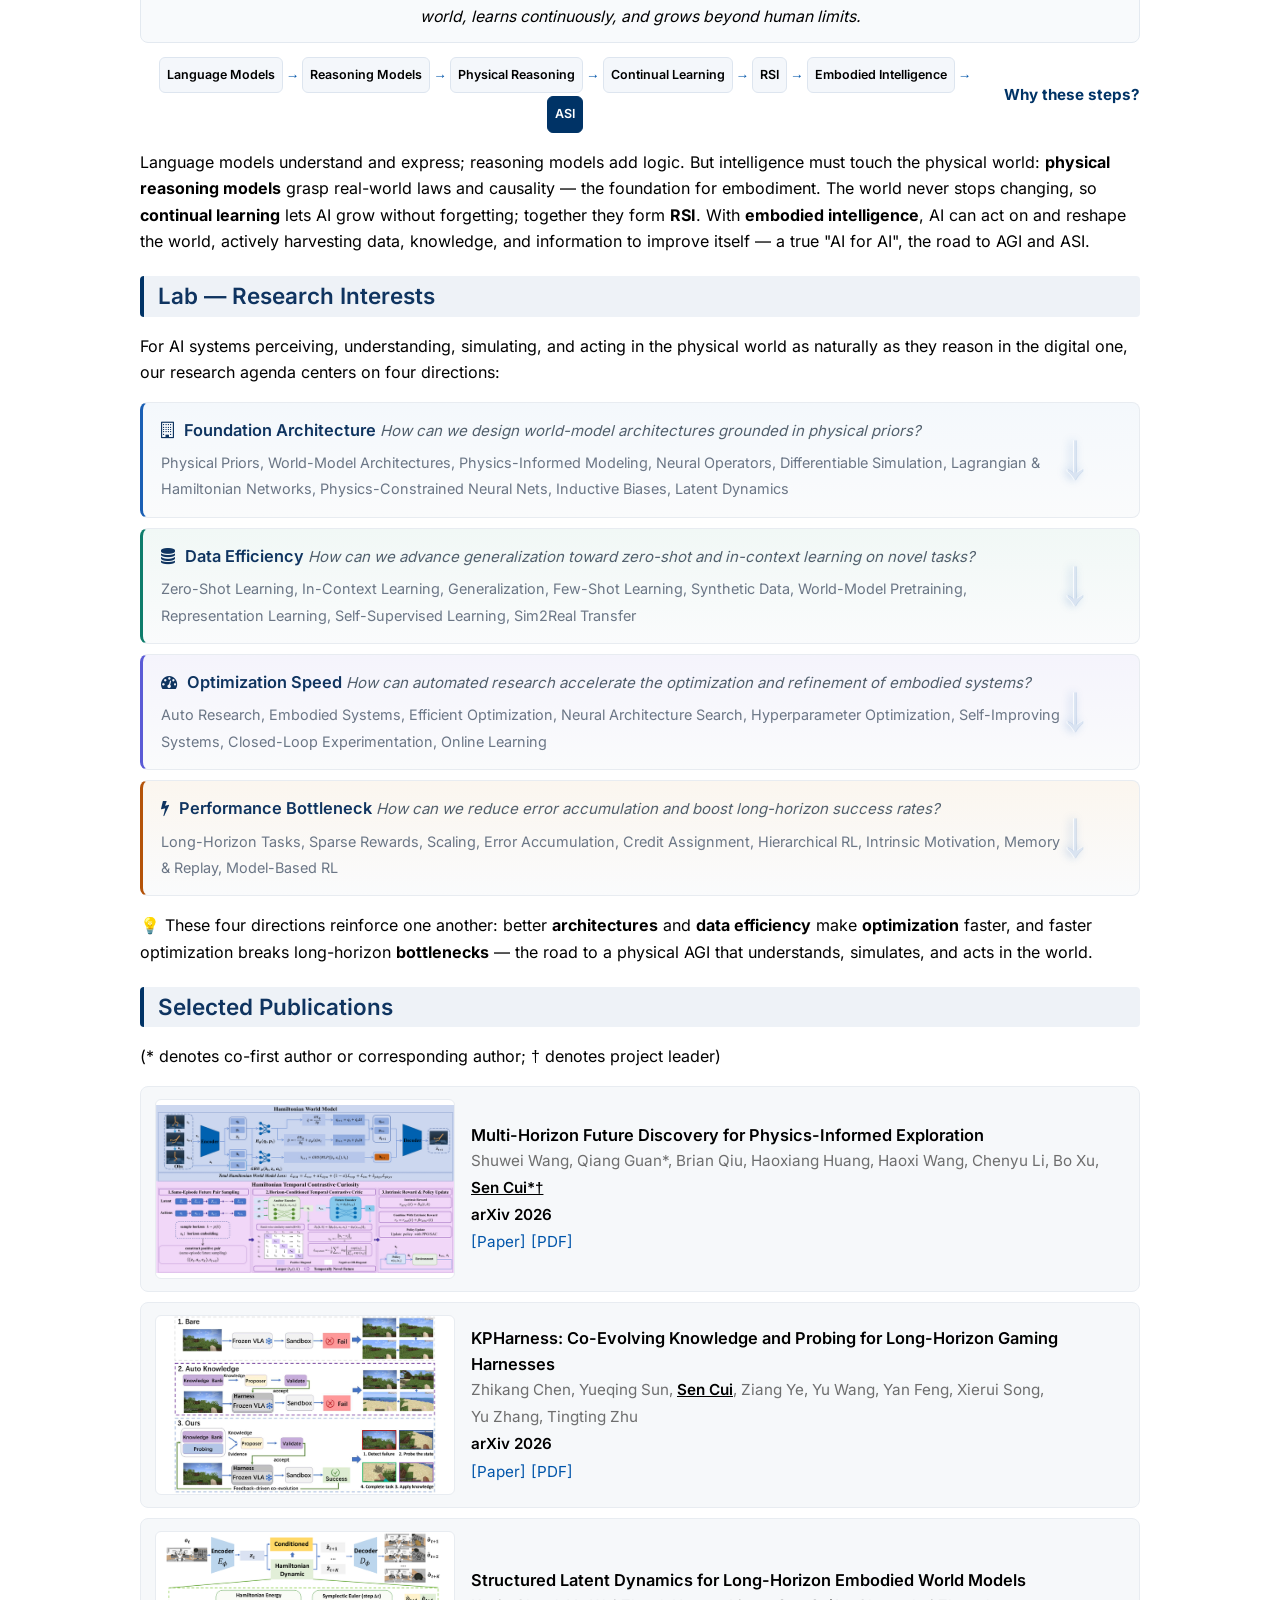
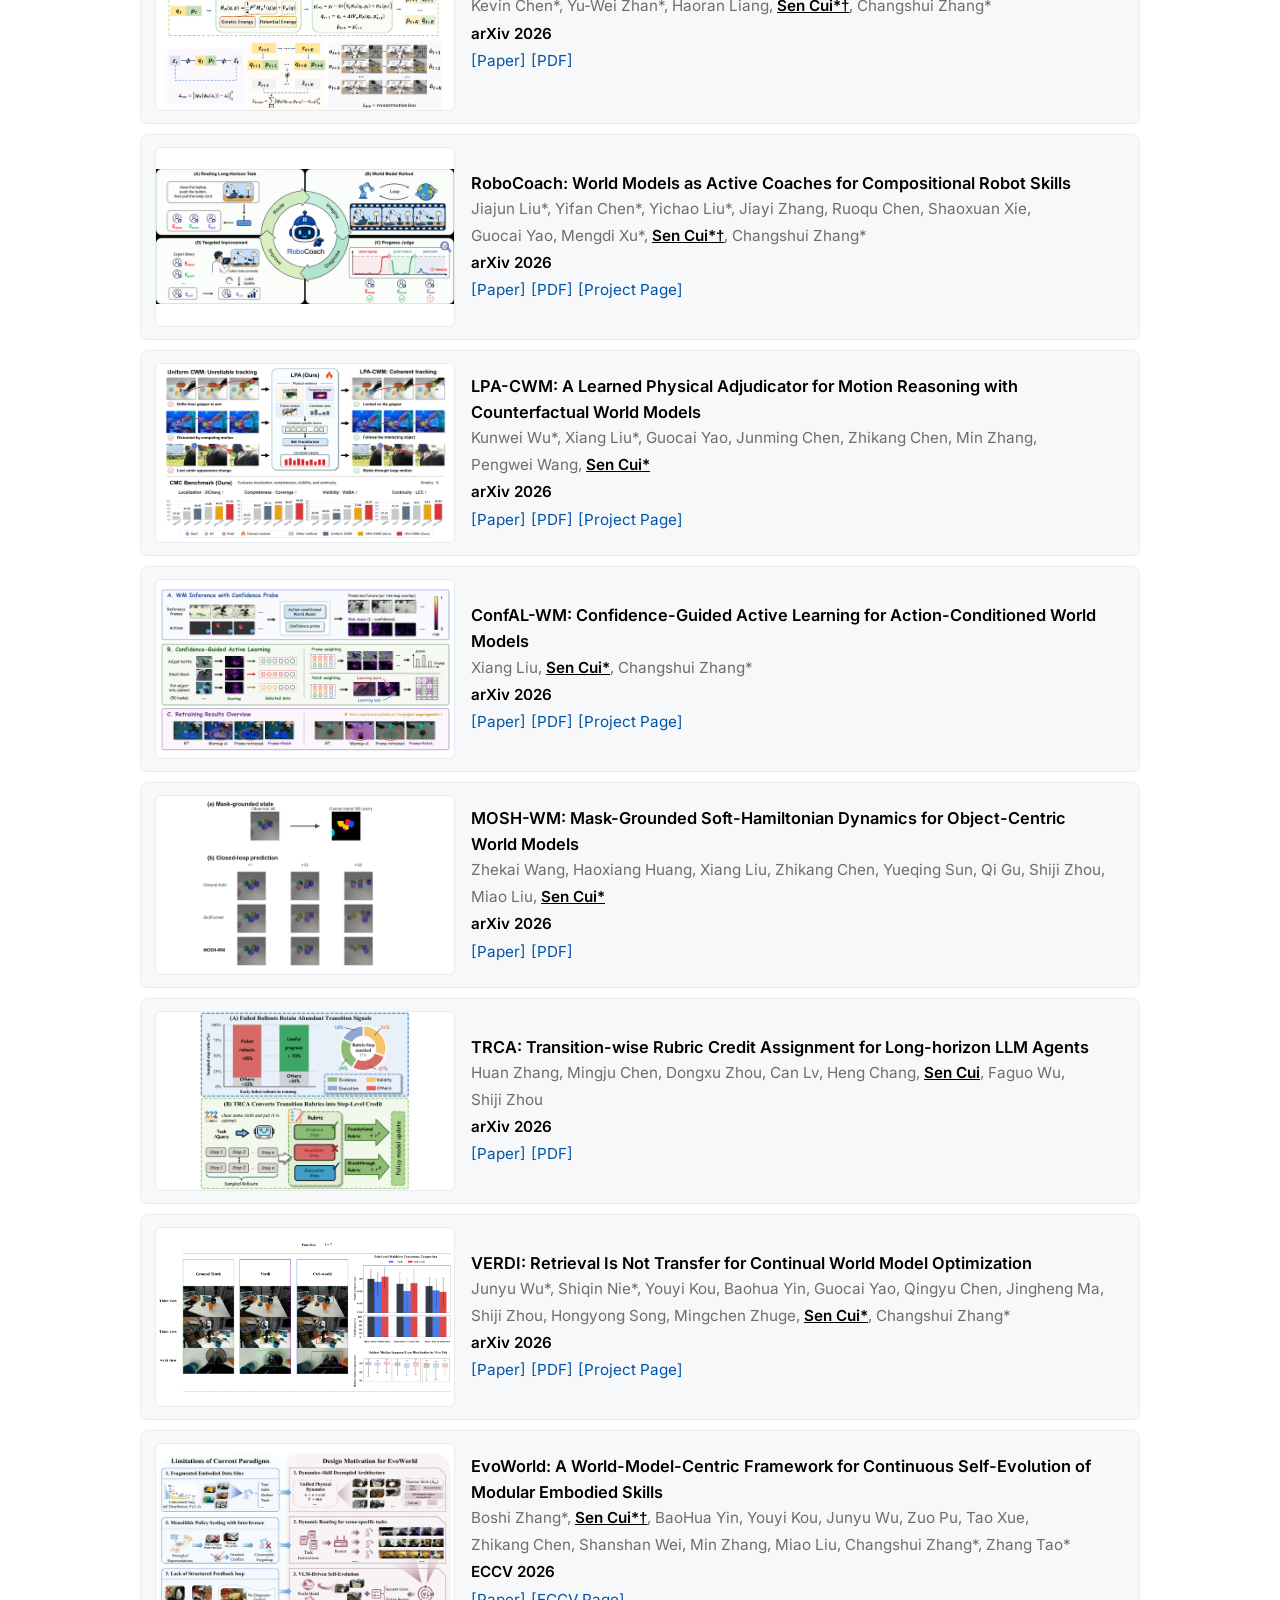
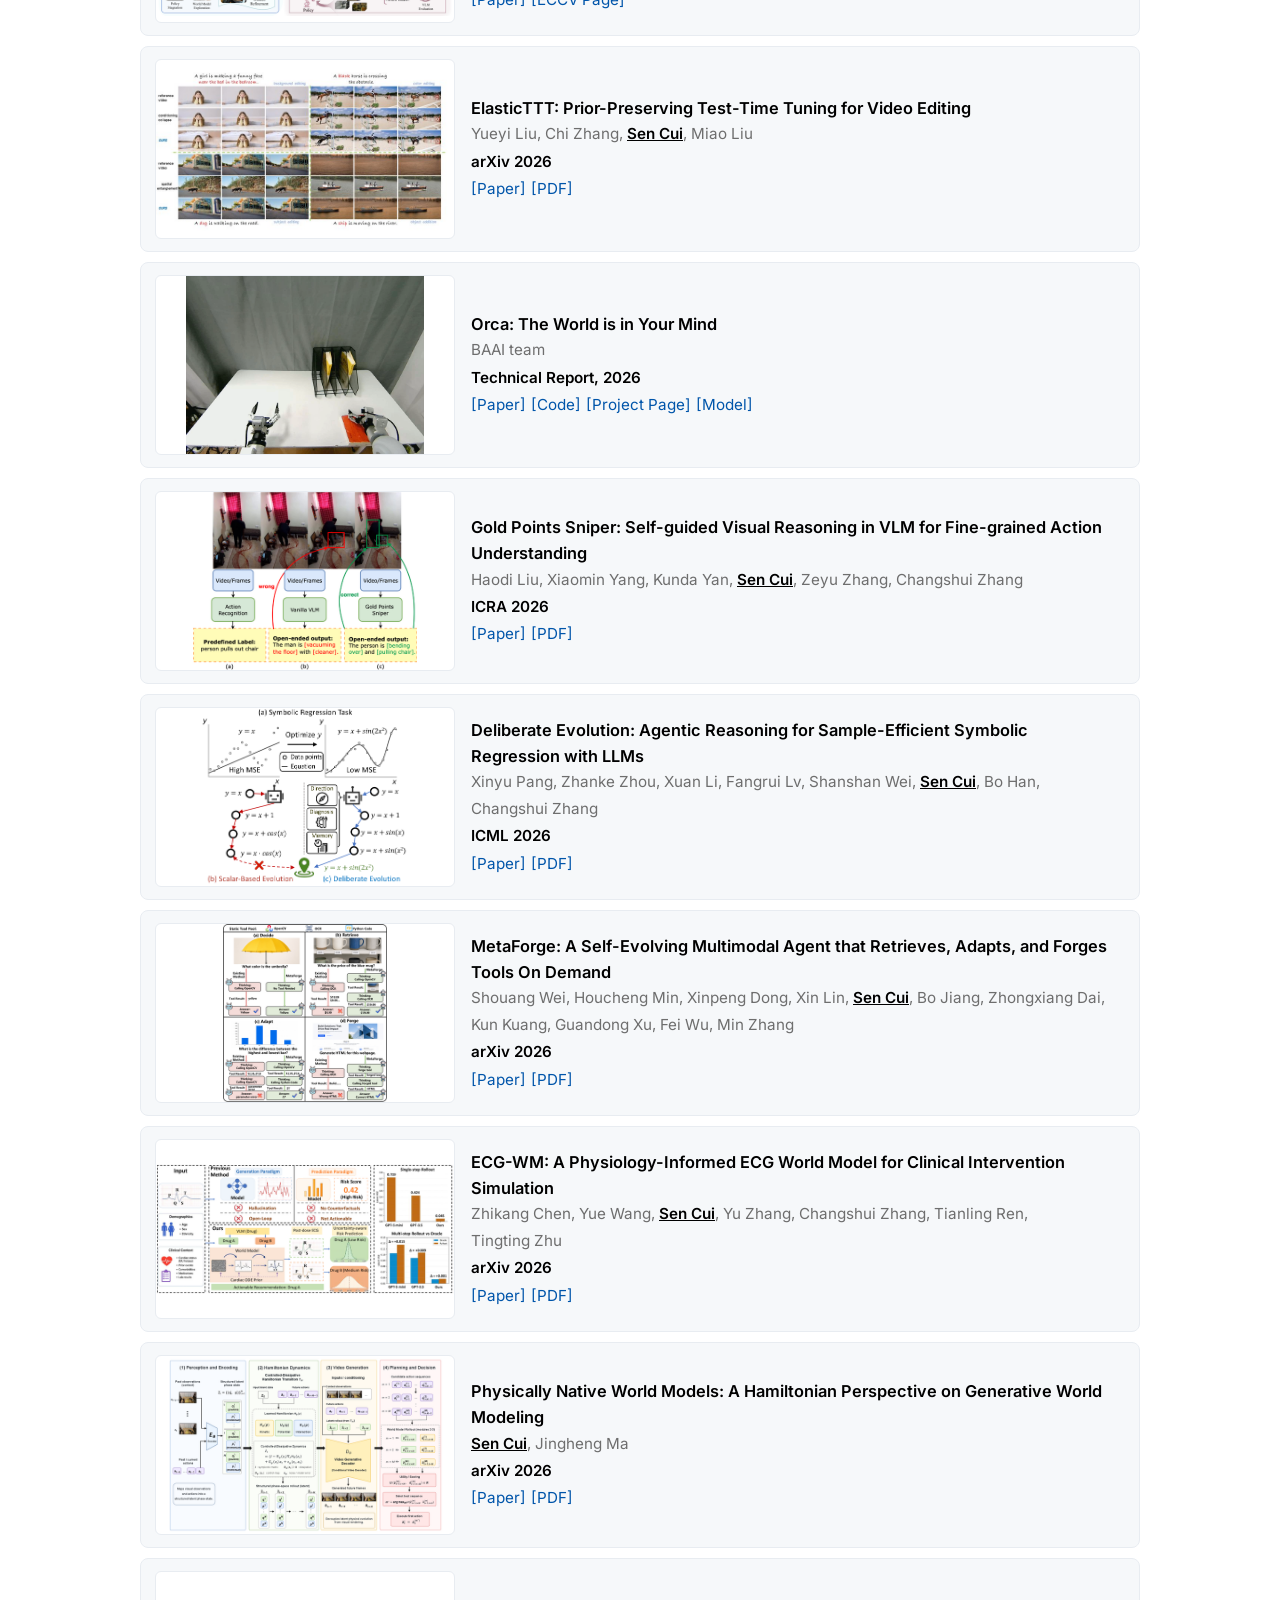
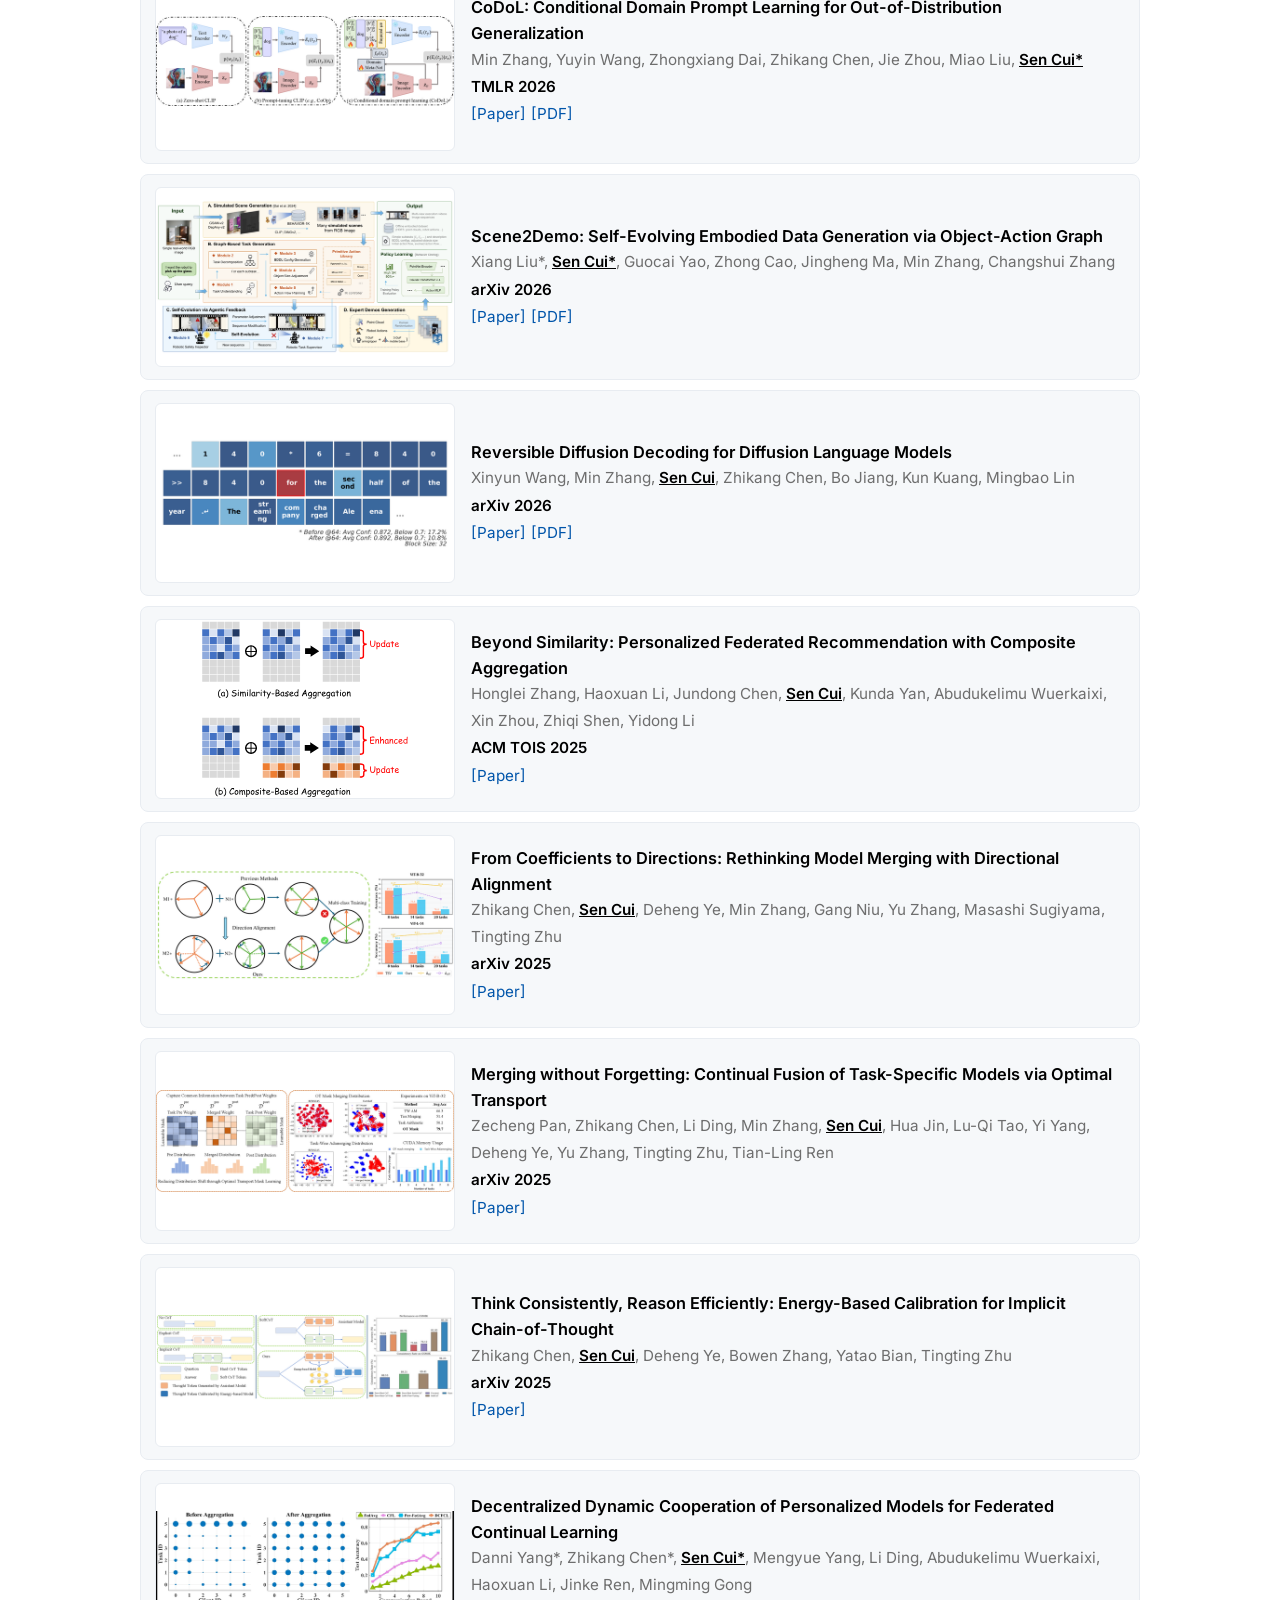
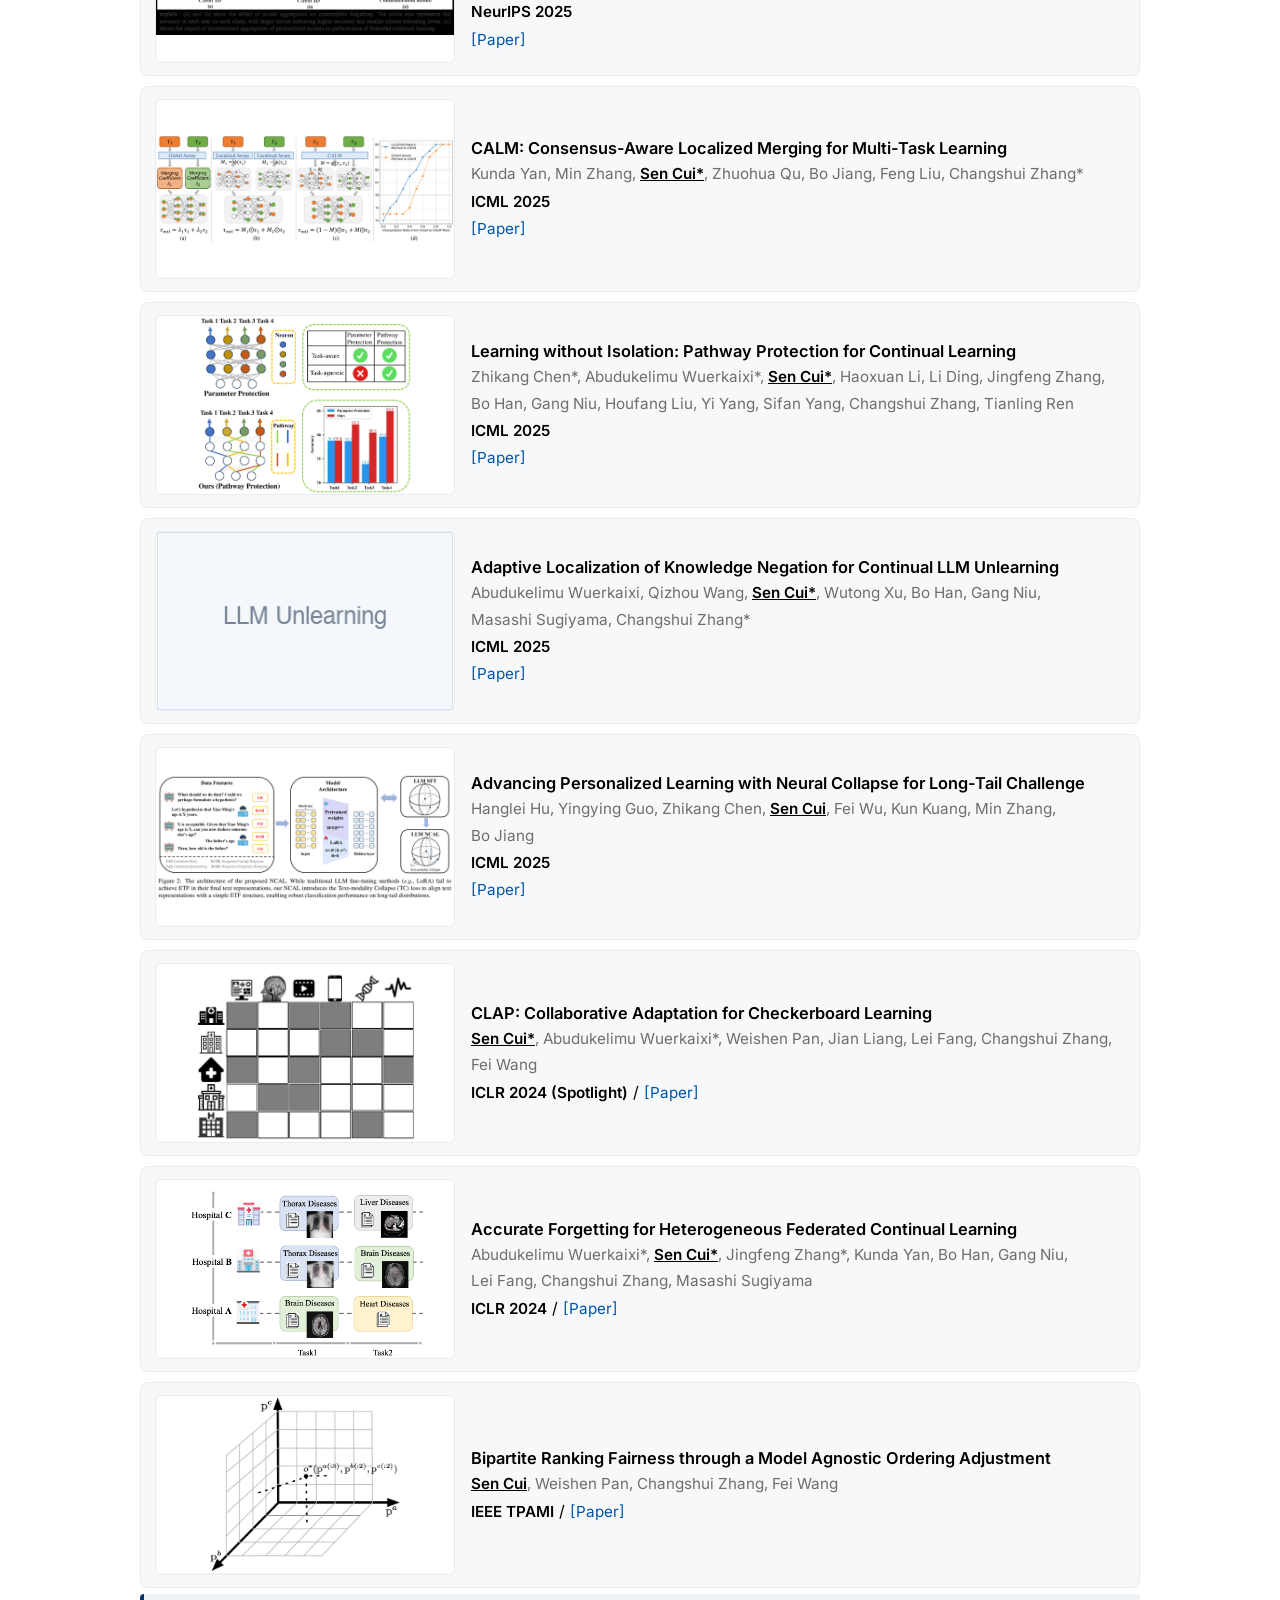
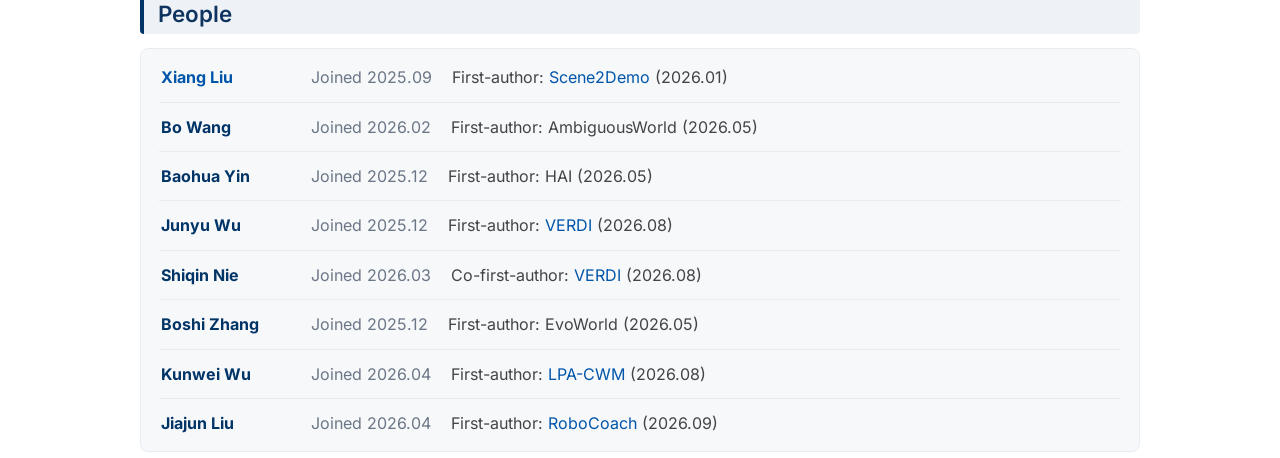
==== commit b54c3de9: "Mark Qiang Guan and Sen Cui as corresponding; Sen Cui as project leader" ====
--- a/index.html
+++ b/index.html
@@ -276,7 +276,7 @@
         <div class="img"><img loading="lazy" class="img_responsive" src="images/multi-horizon.png" alt=""></div>
         <div class="text">
           <div class="title"><a href="https://arxiv.org/abs/2610.35468">Multi-Horizon Future Discovery for Physics-Informed Exploration</a></div>
-          <div class="authors"><span class="author">Shuwei Wang</span>, <span class="author">Qiang Guan</span>, <span class="author">Brian Qiu</span>, <span class="author">Haoxiang Huang</span>, <span class="author">Haoxi Wang</span>, <span class="author">Chenyu Li</span>, <span class="author">Bo Xu</span>, <span class="author jw">Sen Cui</span></div>
+          <div class="authors"><span class="author">Shuwei Wang</span>, <span class="author">Qiang Guan*</span>, <span class="author">Brian Qiu</span>, <span class="author">Haoxiang Huang</span>, <span class="author">Haoxi Wang</span>, <span class="author">Chenyu Li</span>, <span class="author">Bo Xu</span>, <span class="author jw">Sen Cui*&#8224;</span></div>
           <div><span class="venue">arXiv 2026</span></div>
           <div><span class="tag"><a href="https://arxiv.org/abs/2610.35468">Paper</a></span> <span class="tag"><a href="https://arxiv.org/pdf/2610.35468">PDF</a></span></div>
         </div>
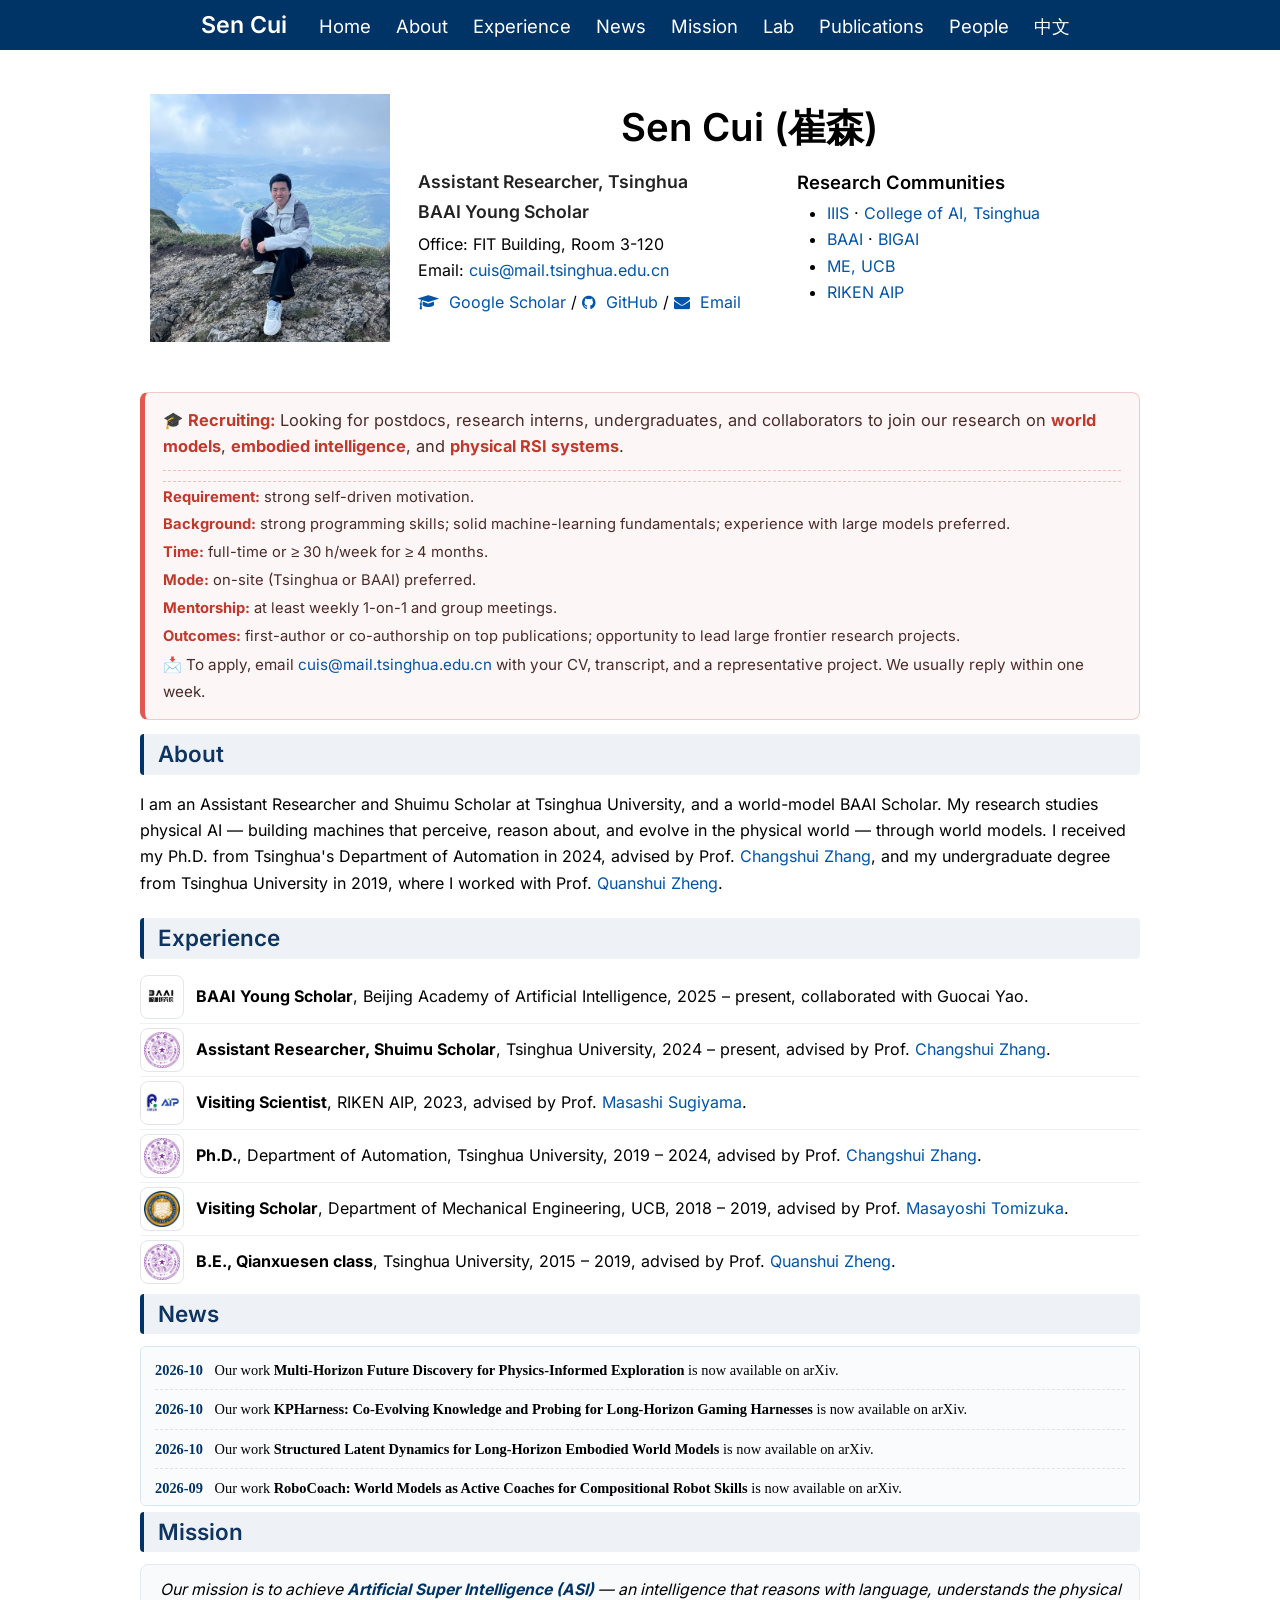
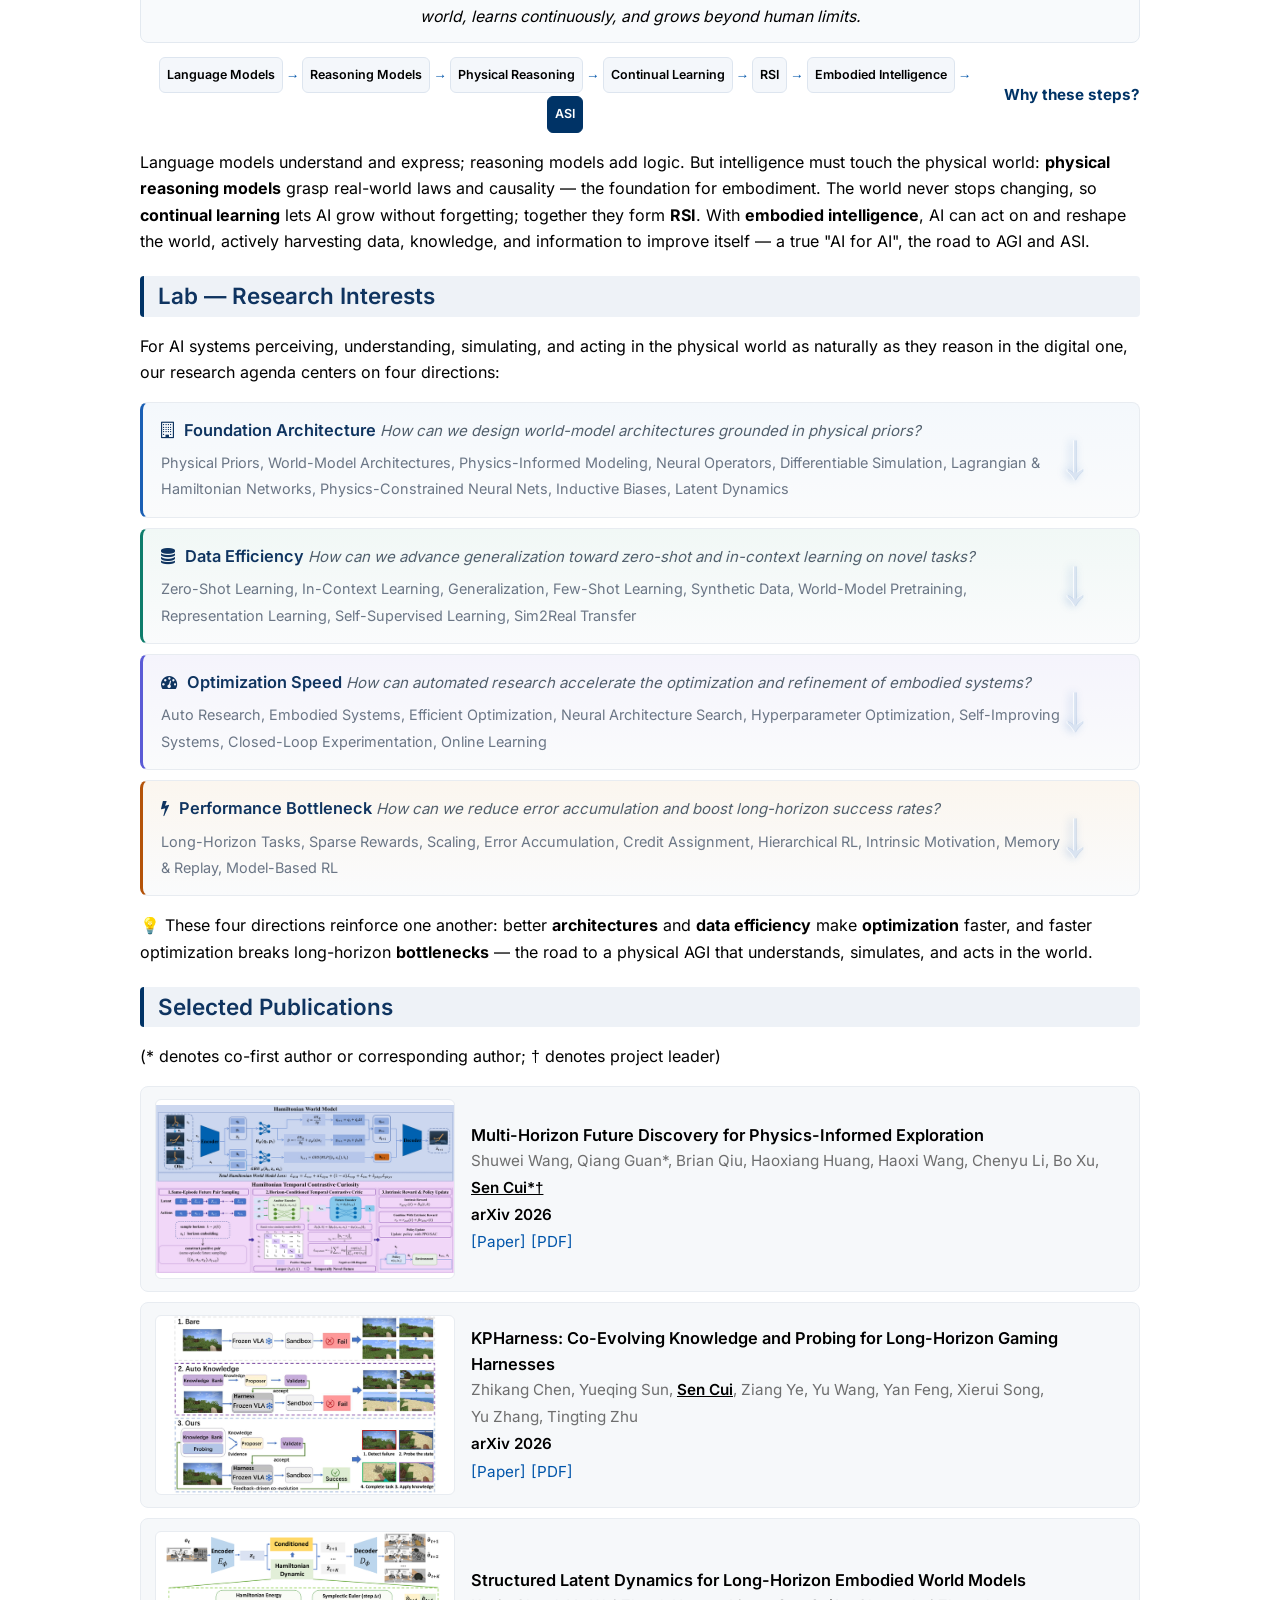
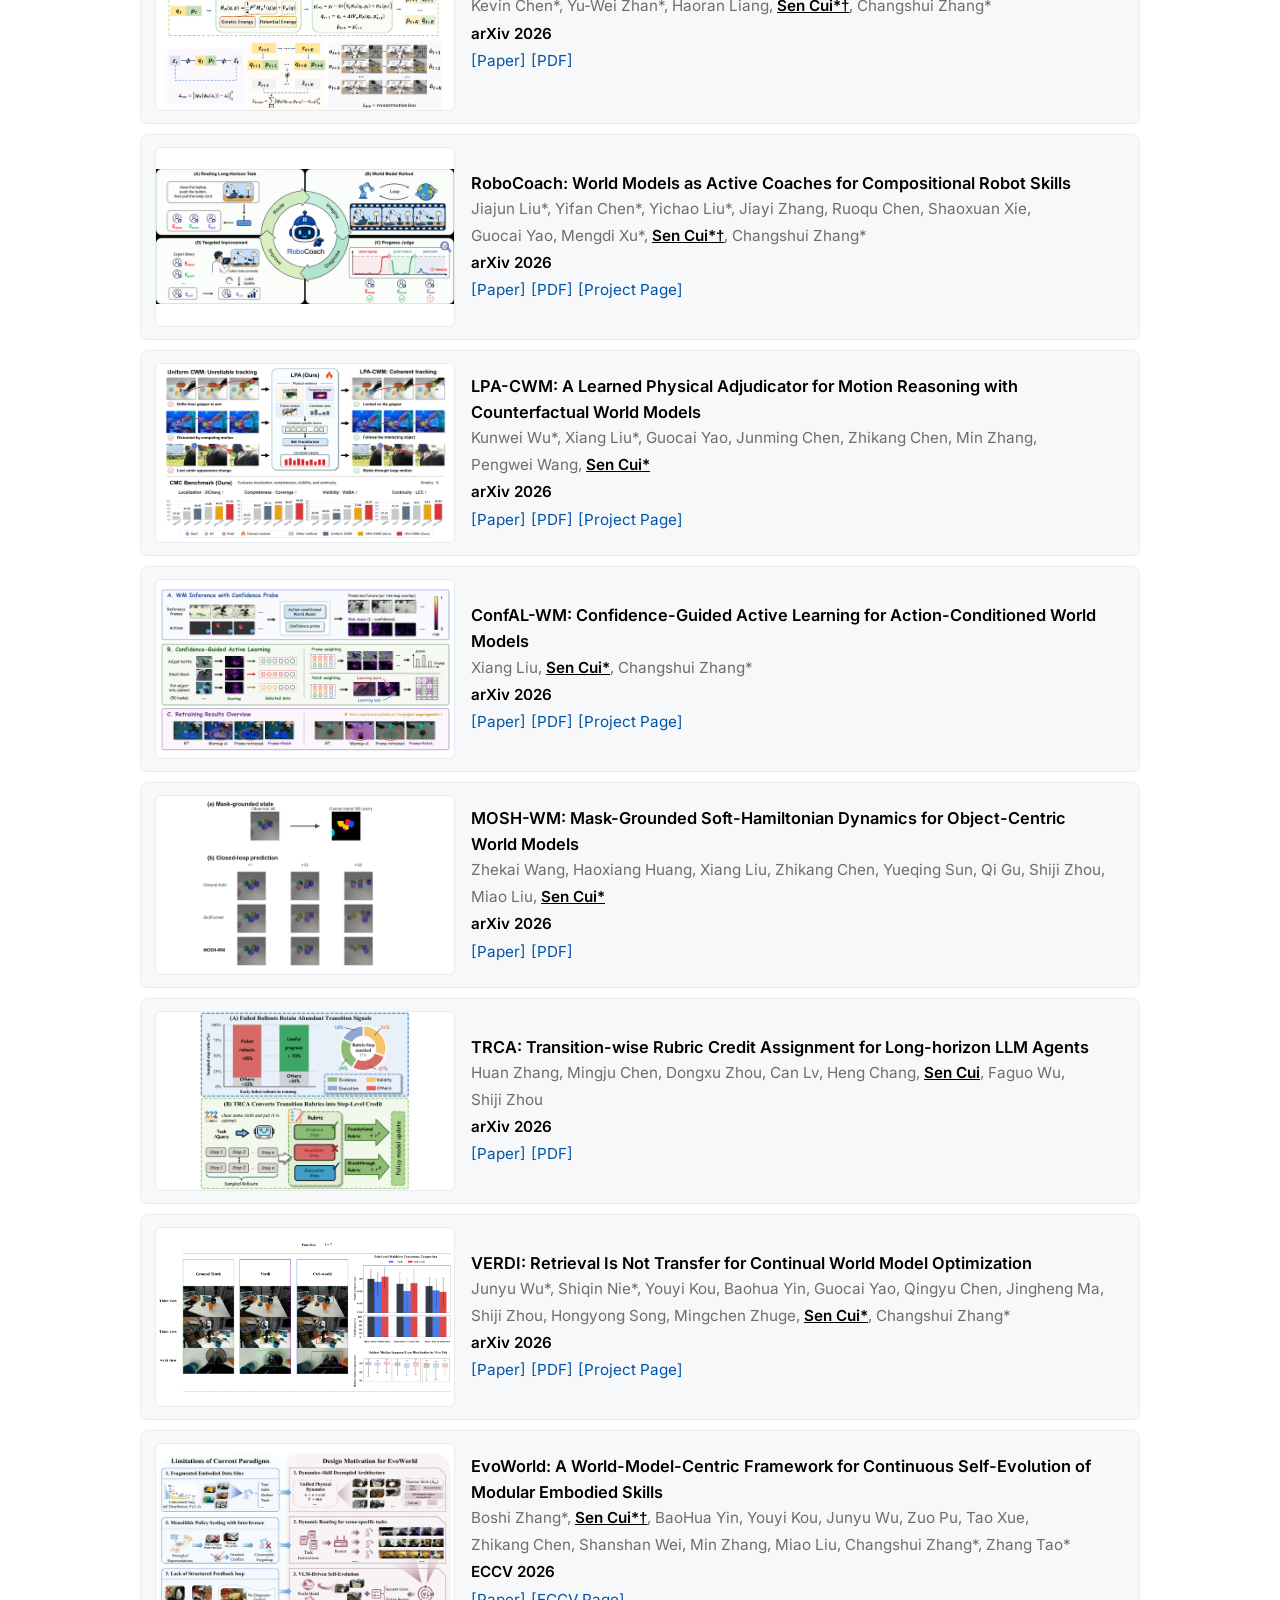
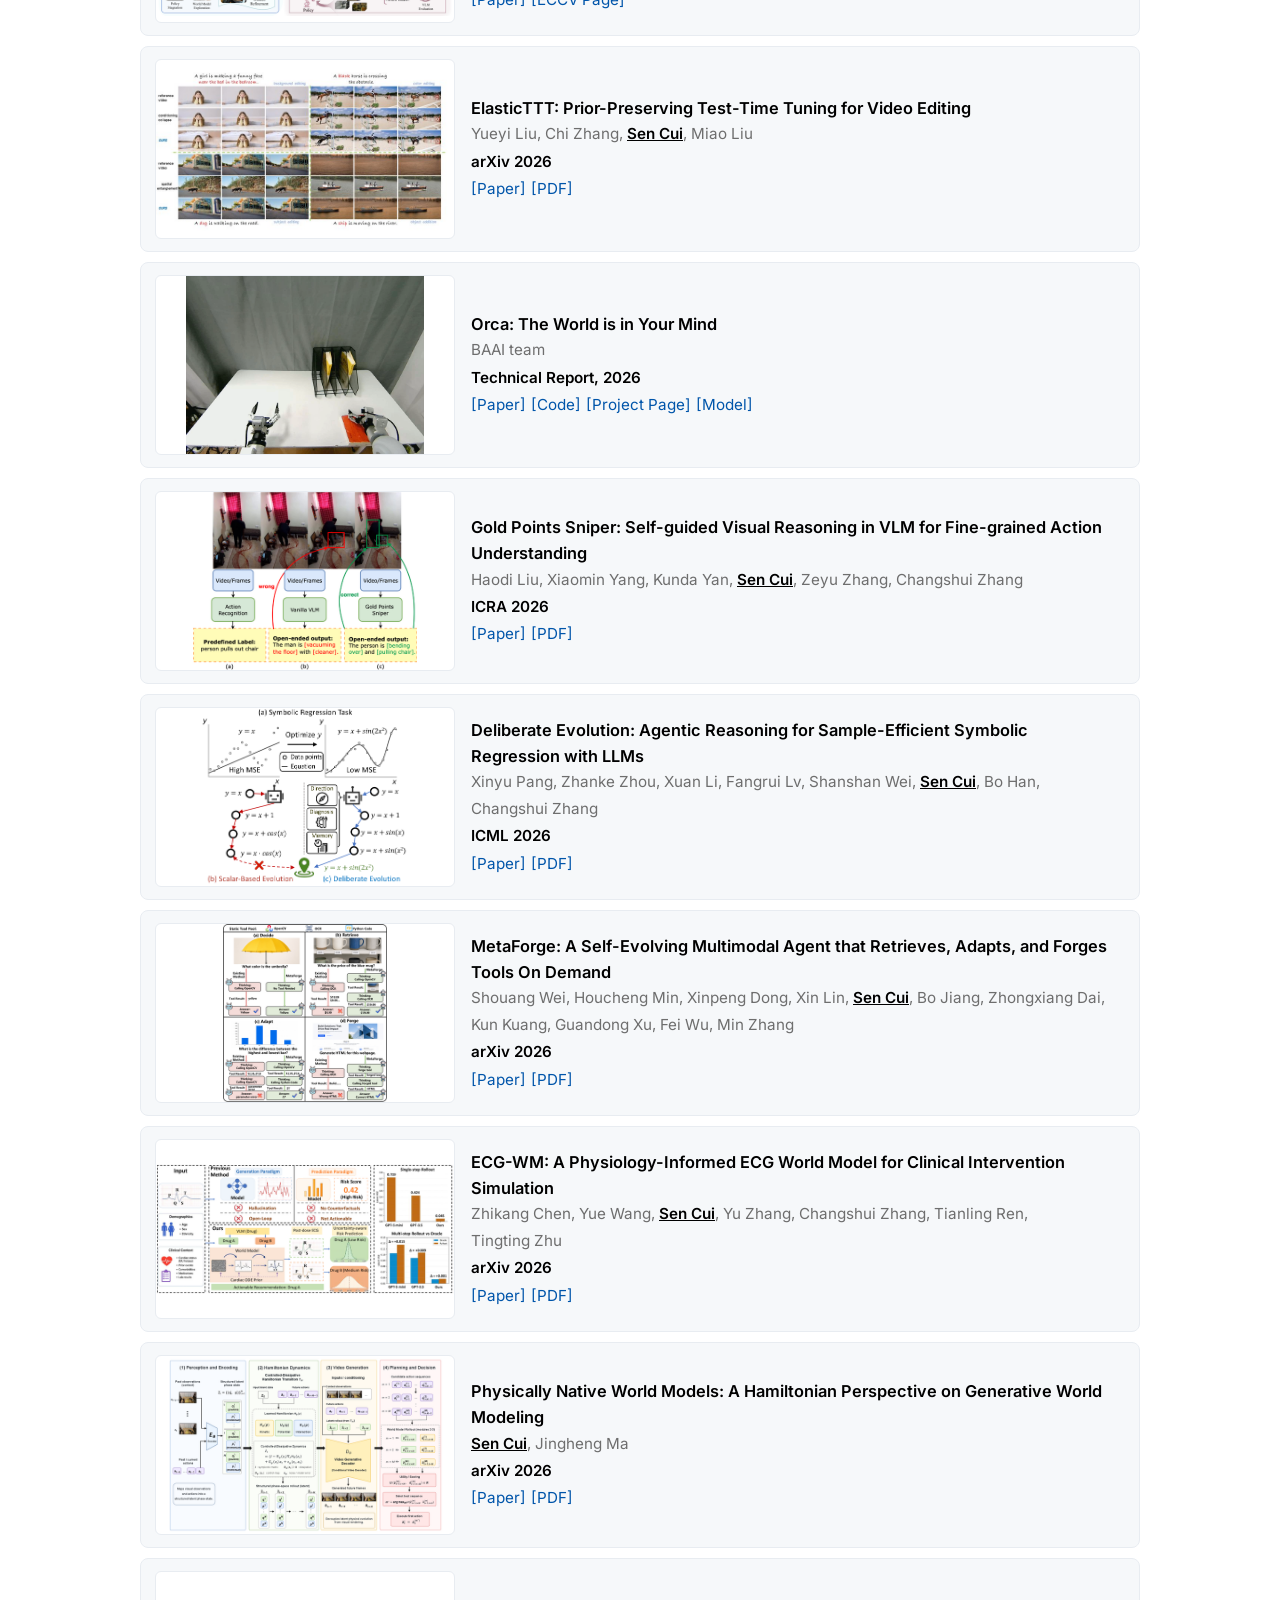
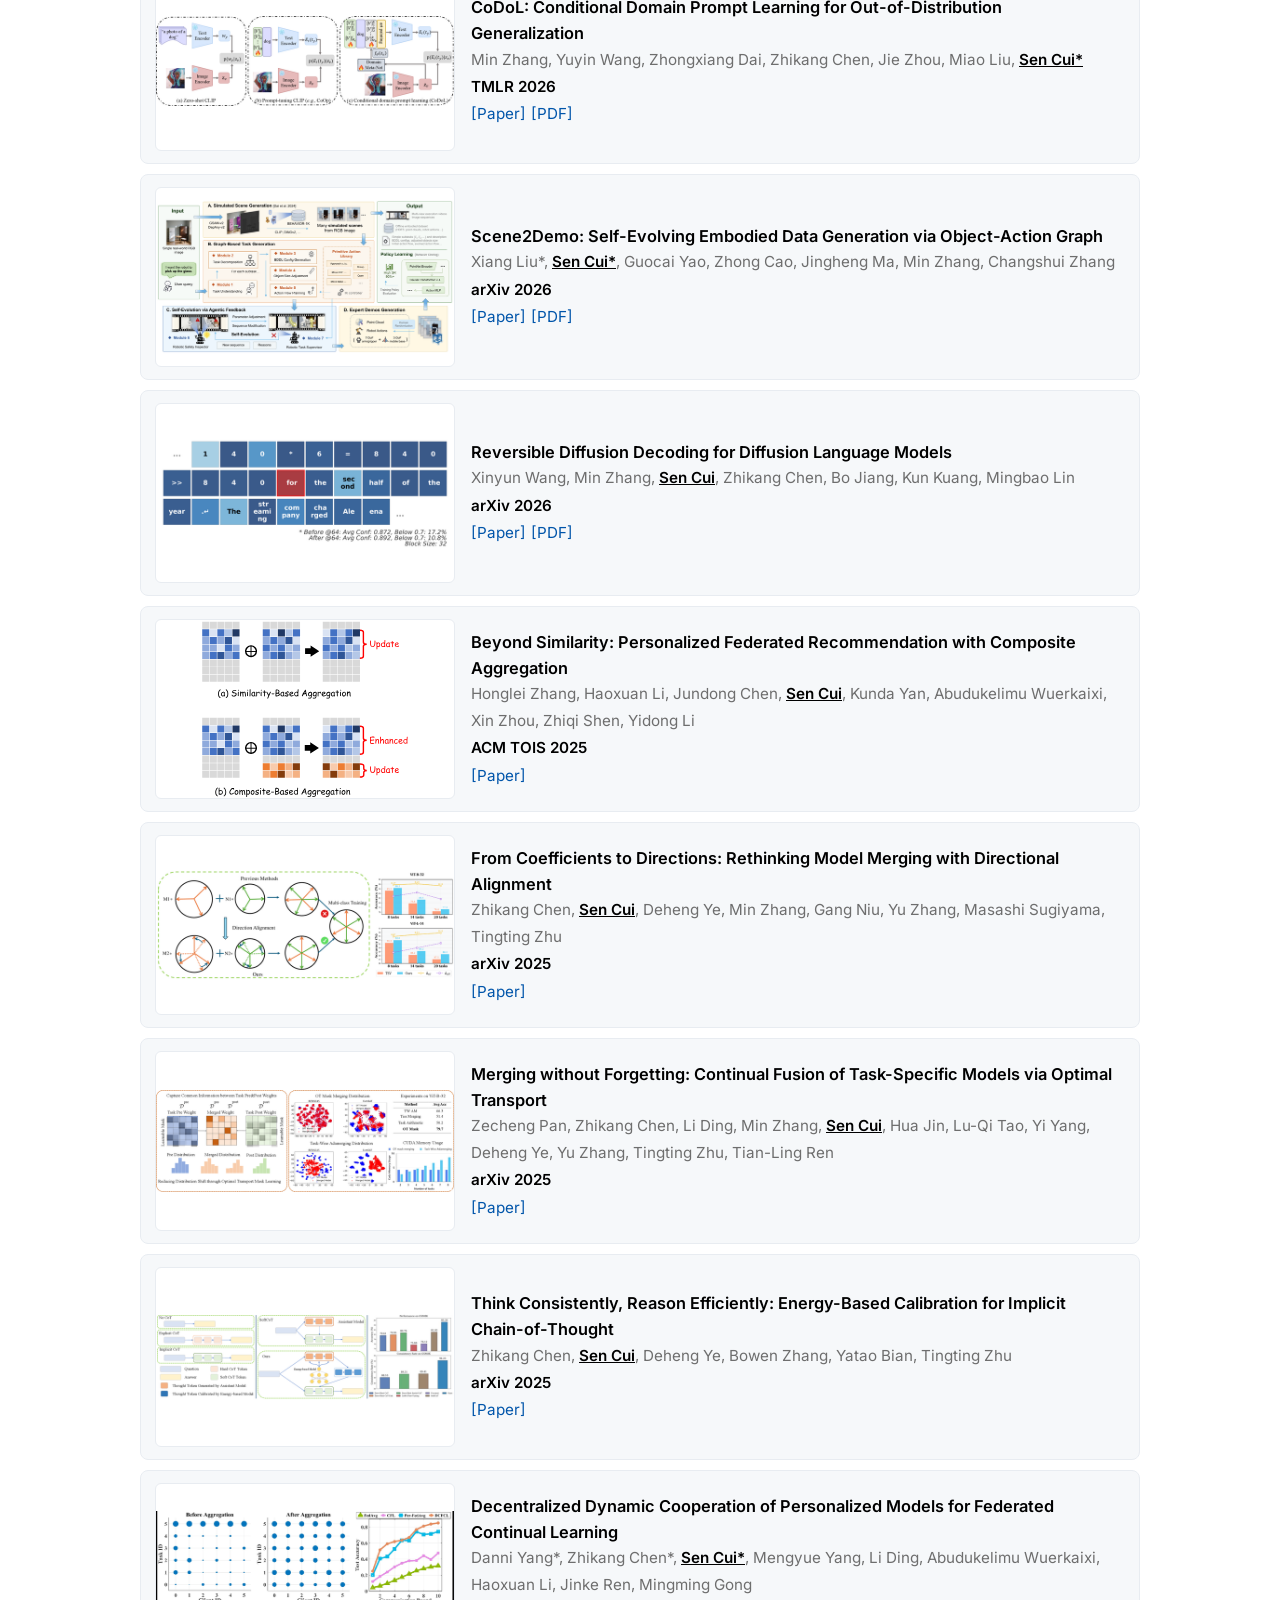
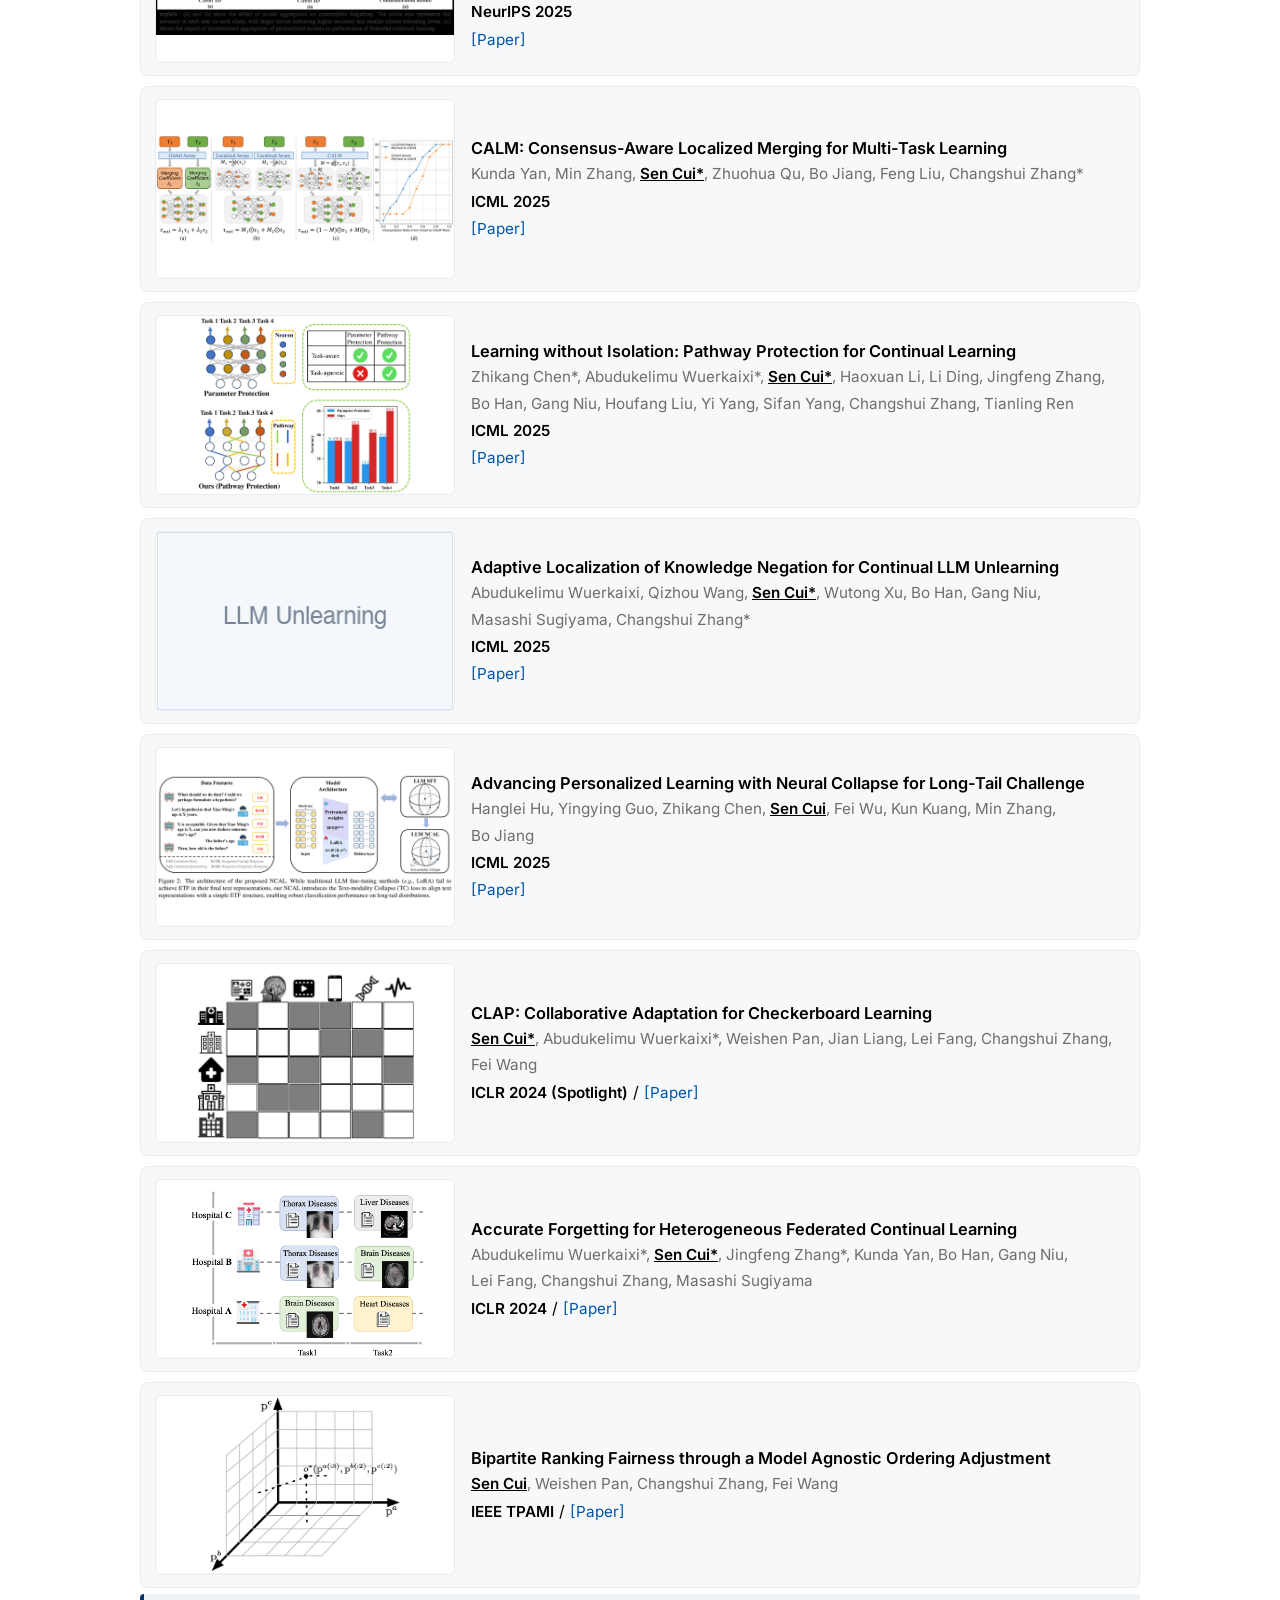
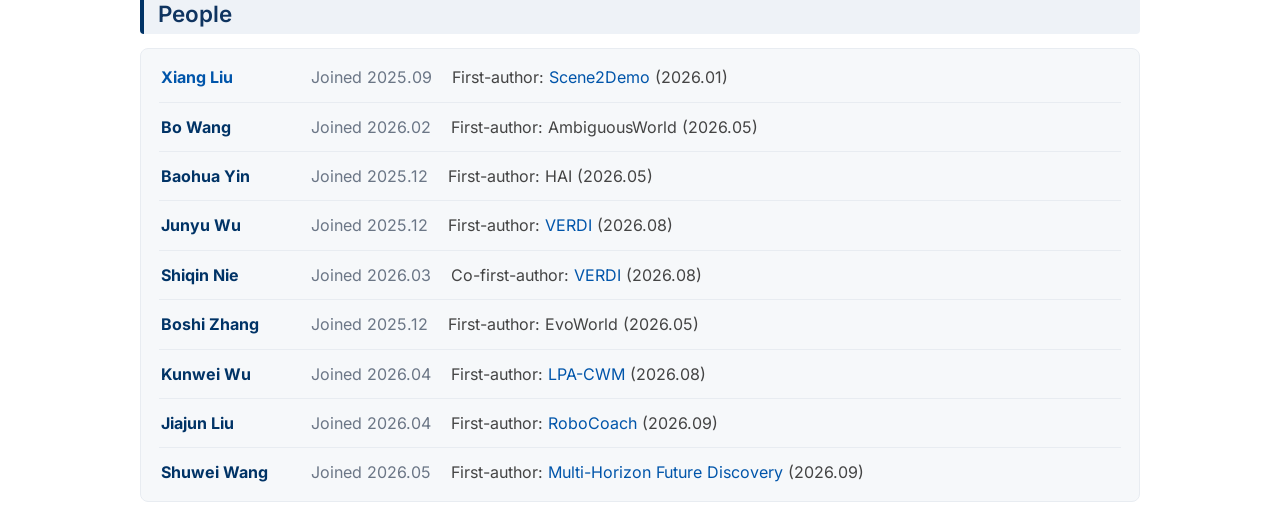
==== commit 3c11d13e: "Add Shuwei Wang to People section" ====
--- a/index.html
+++ b/index.html
@@ -634,6 +634,11 @@
           <span class="p-meta">Joined 2026.04</span>
           <span class="p-work">First-author: <a href="https://arxiv.org/abs/2609.39685" title="RoboCoach: World Models as Active Coaches for Compositional Robot Skills">RoboCoach</a> (2026.09)</span>
         </div>
+        <div class="person">
+          <span class="p-name">Shuwei Wang</span>
+          <span class="p-meta">Joined 2026.05</span>
+          <span class="p-work">First-author: <a href="https://arxiv.org/abs/2610.35468" title="Multi-Horizon Future Discovery for Physics-Informed Exploration">Multi-Horizon Future Discovery</a> (2026.09)</span>
+        </div>
       </div>
     </section>
 </main>
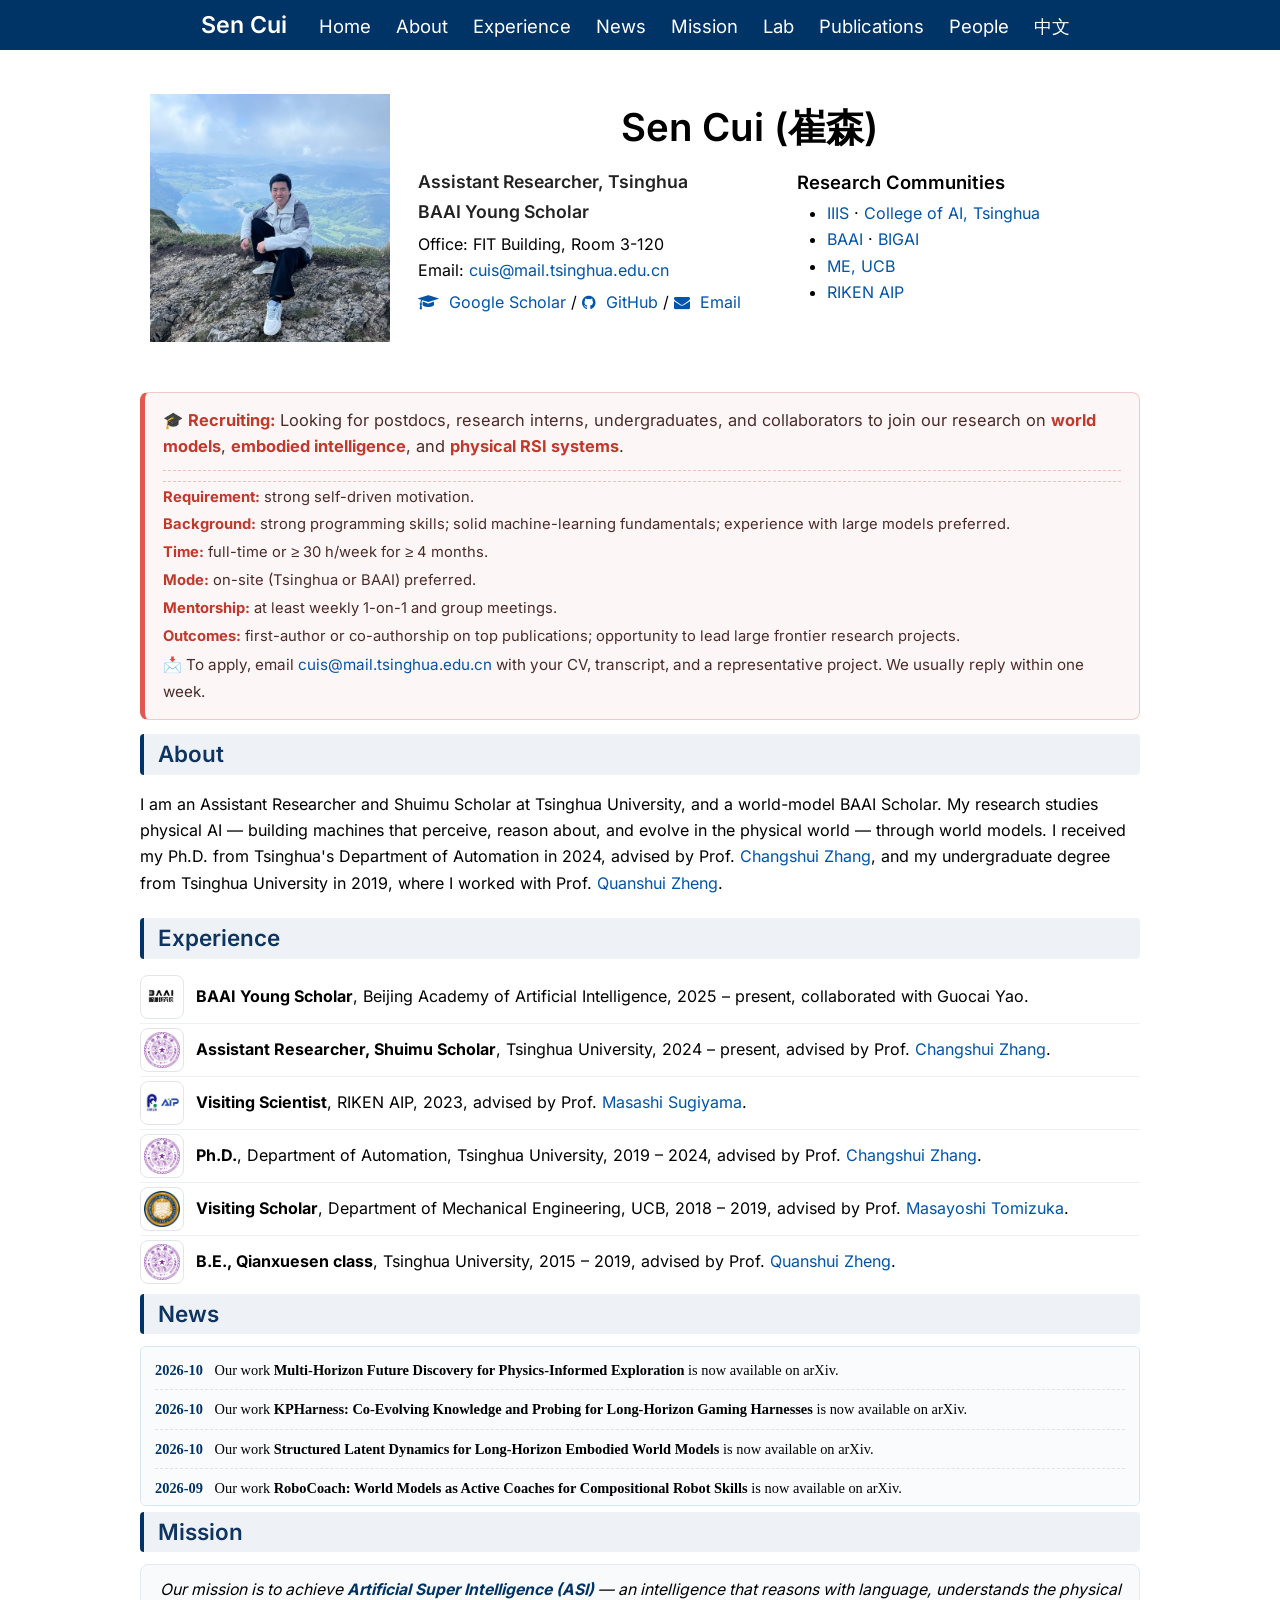
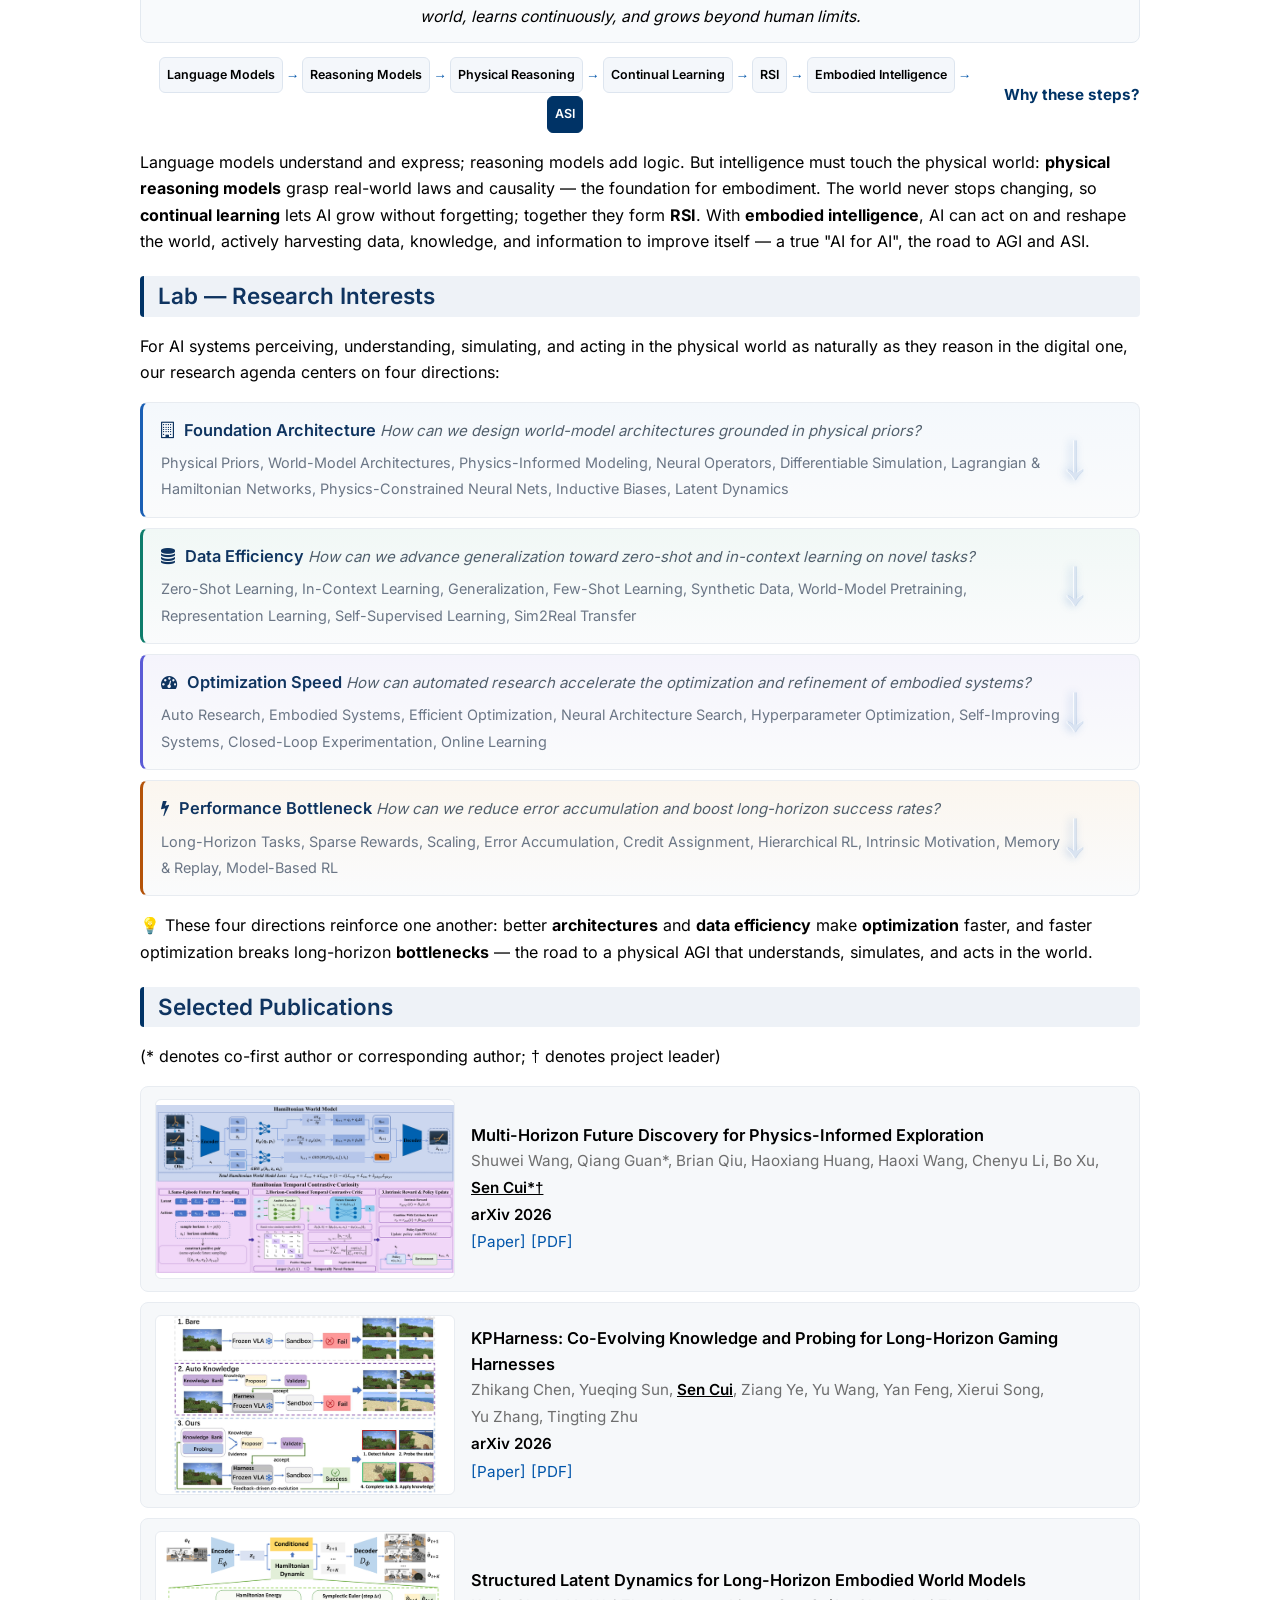
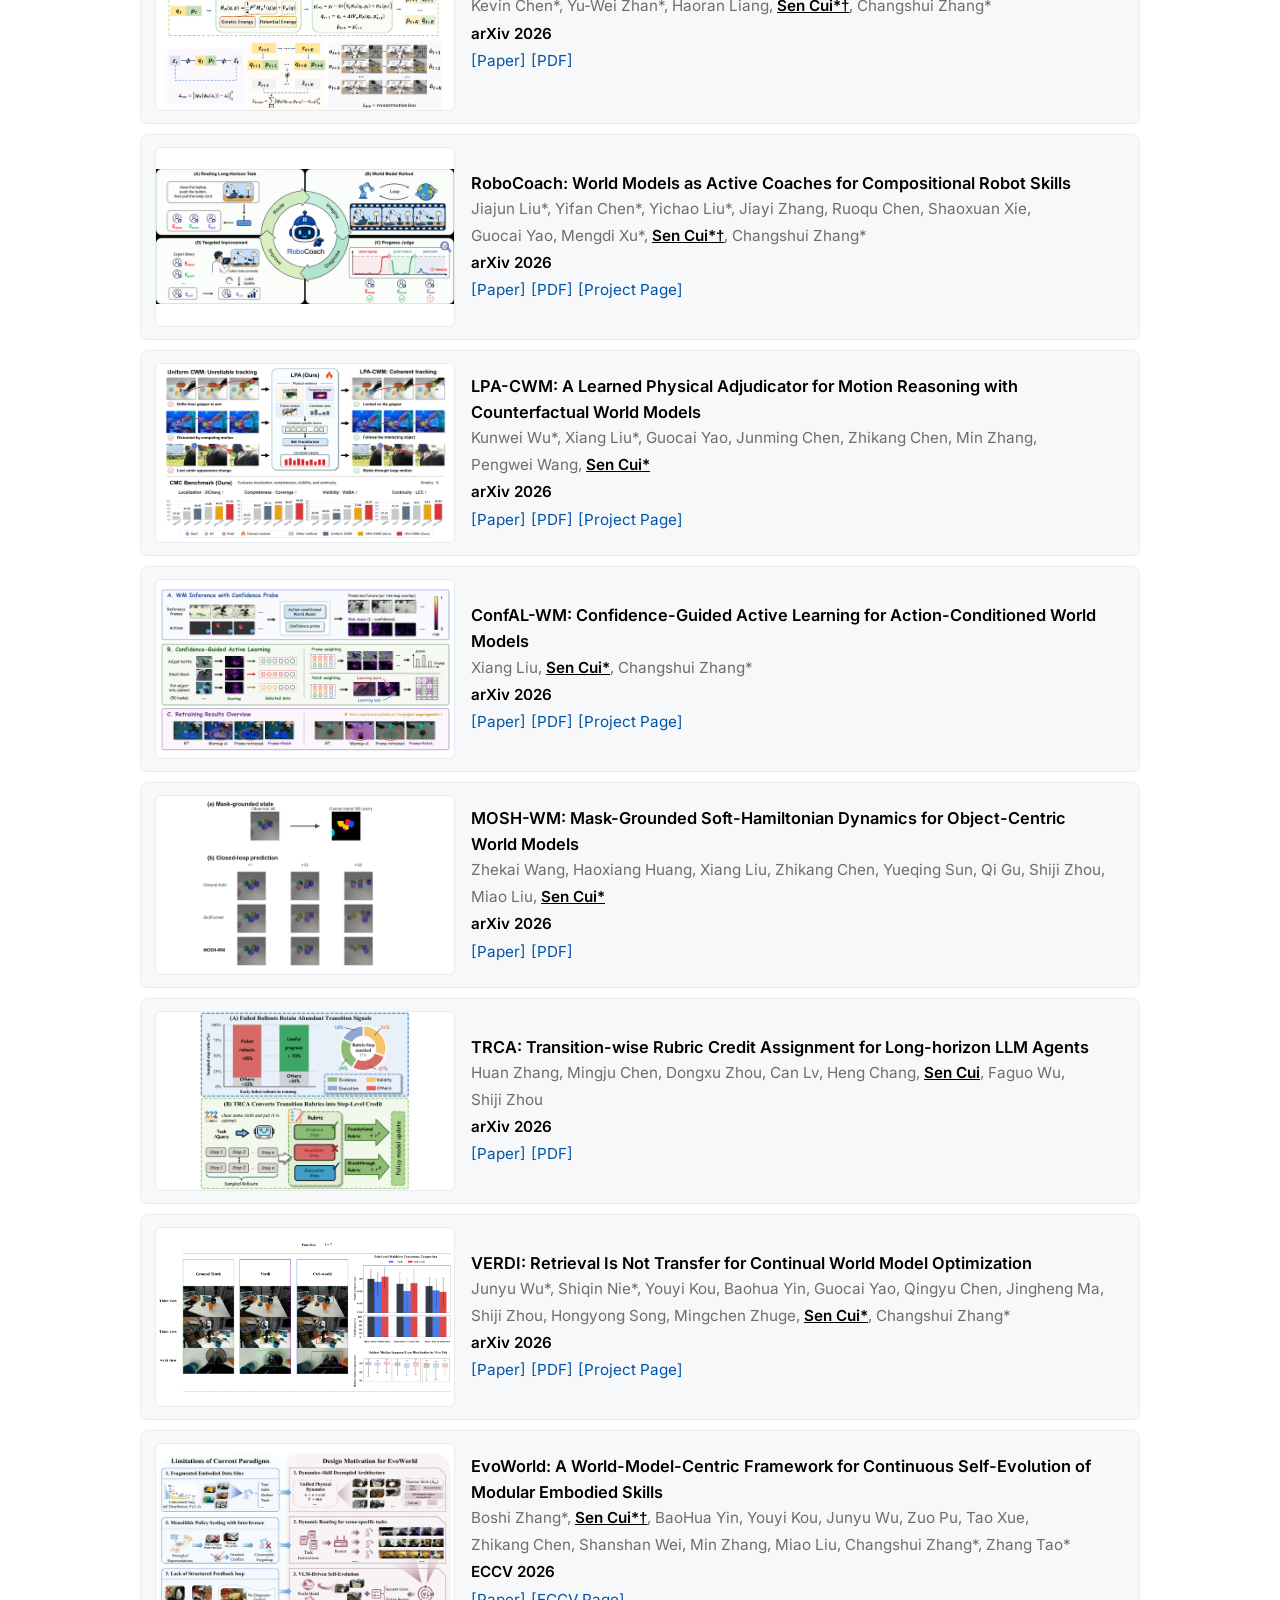
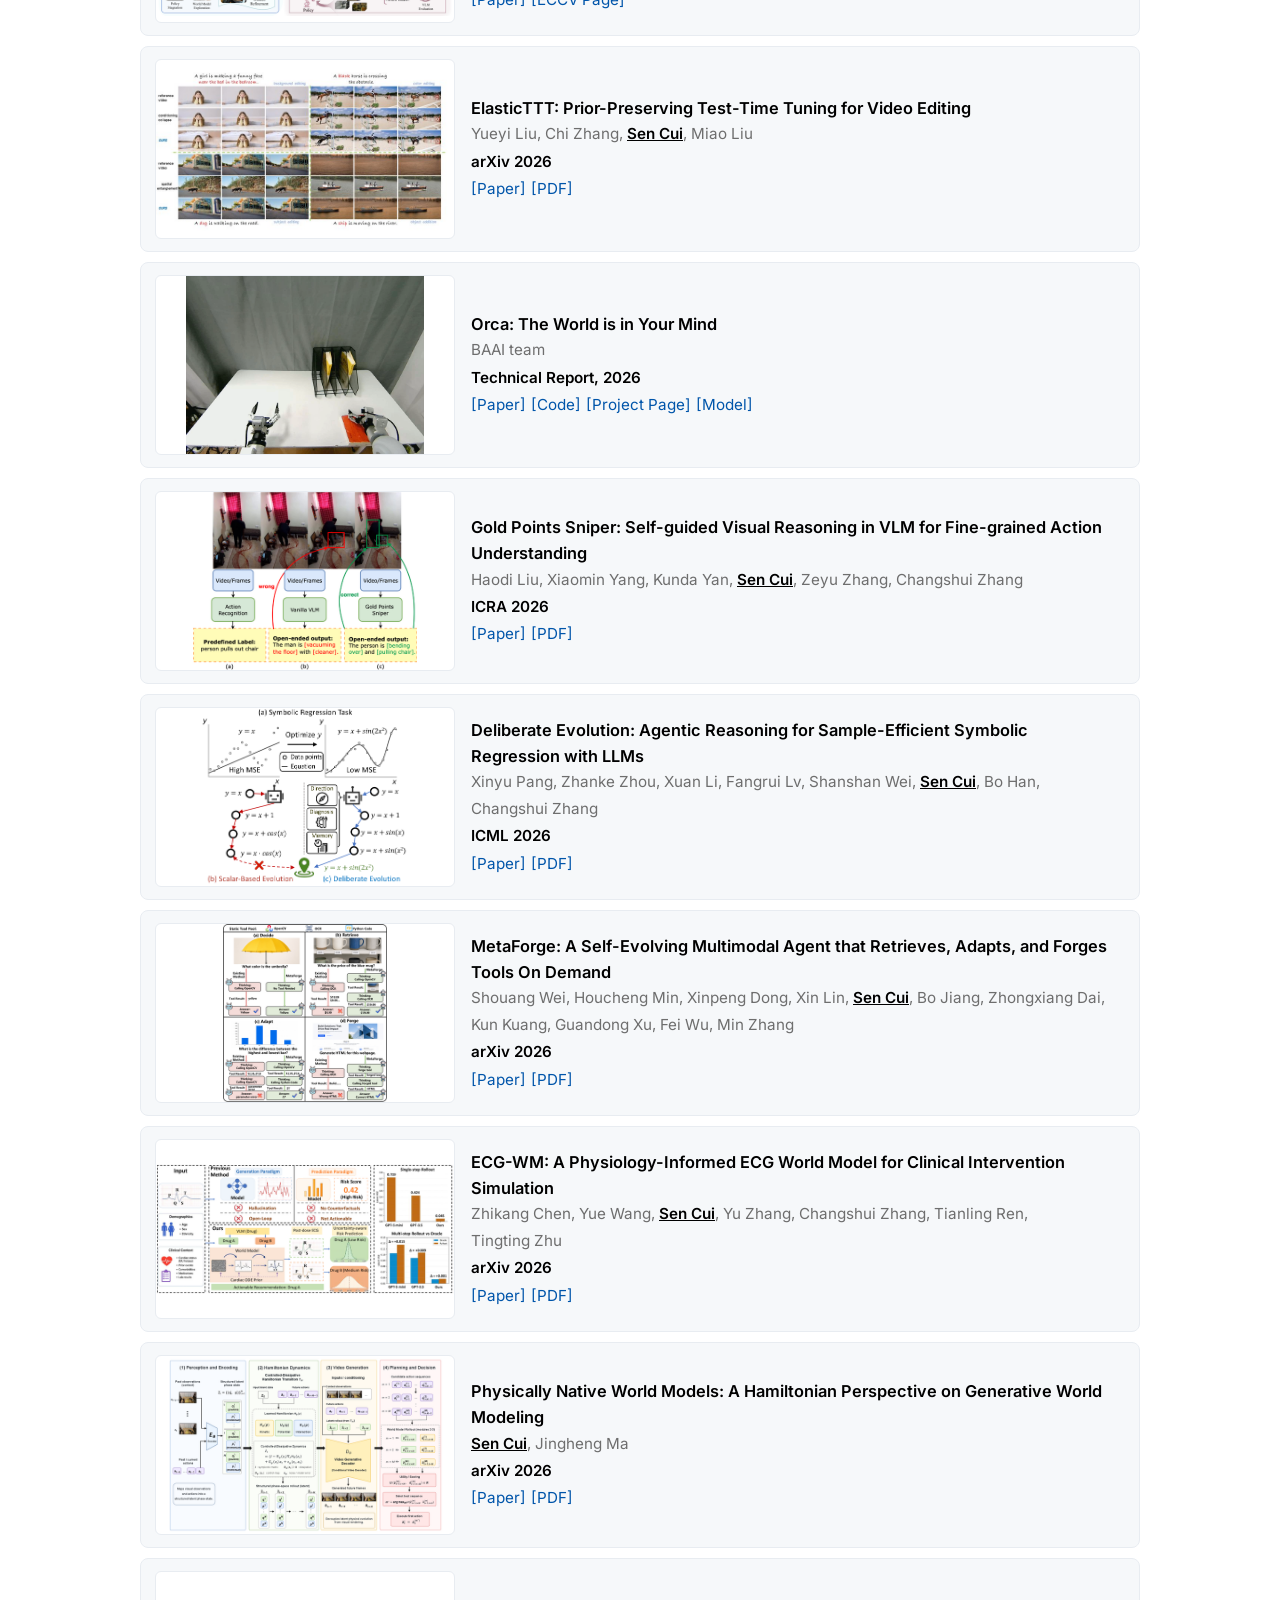
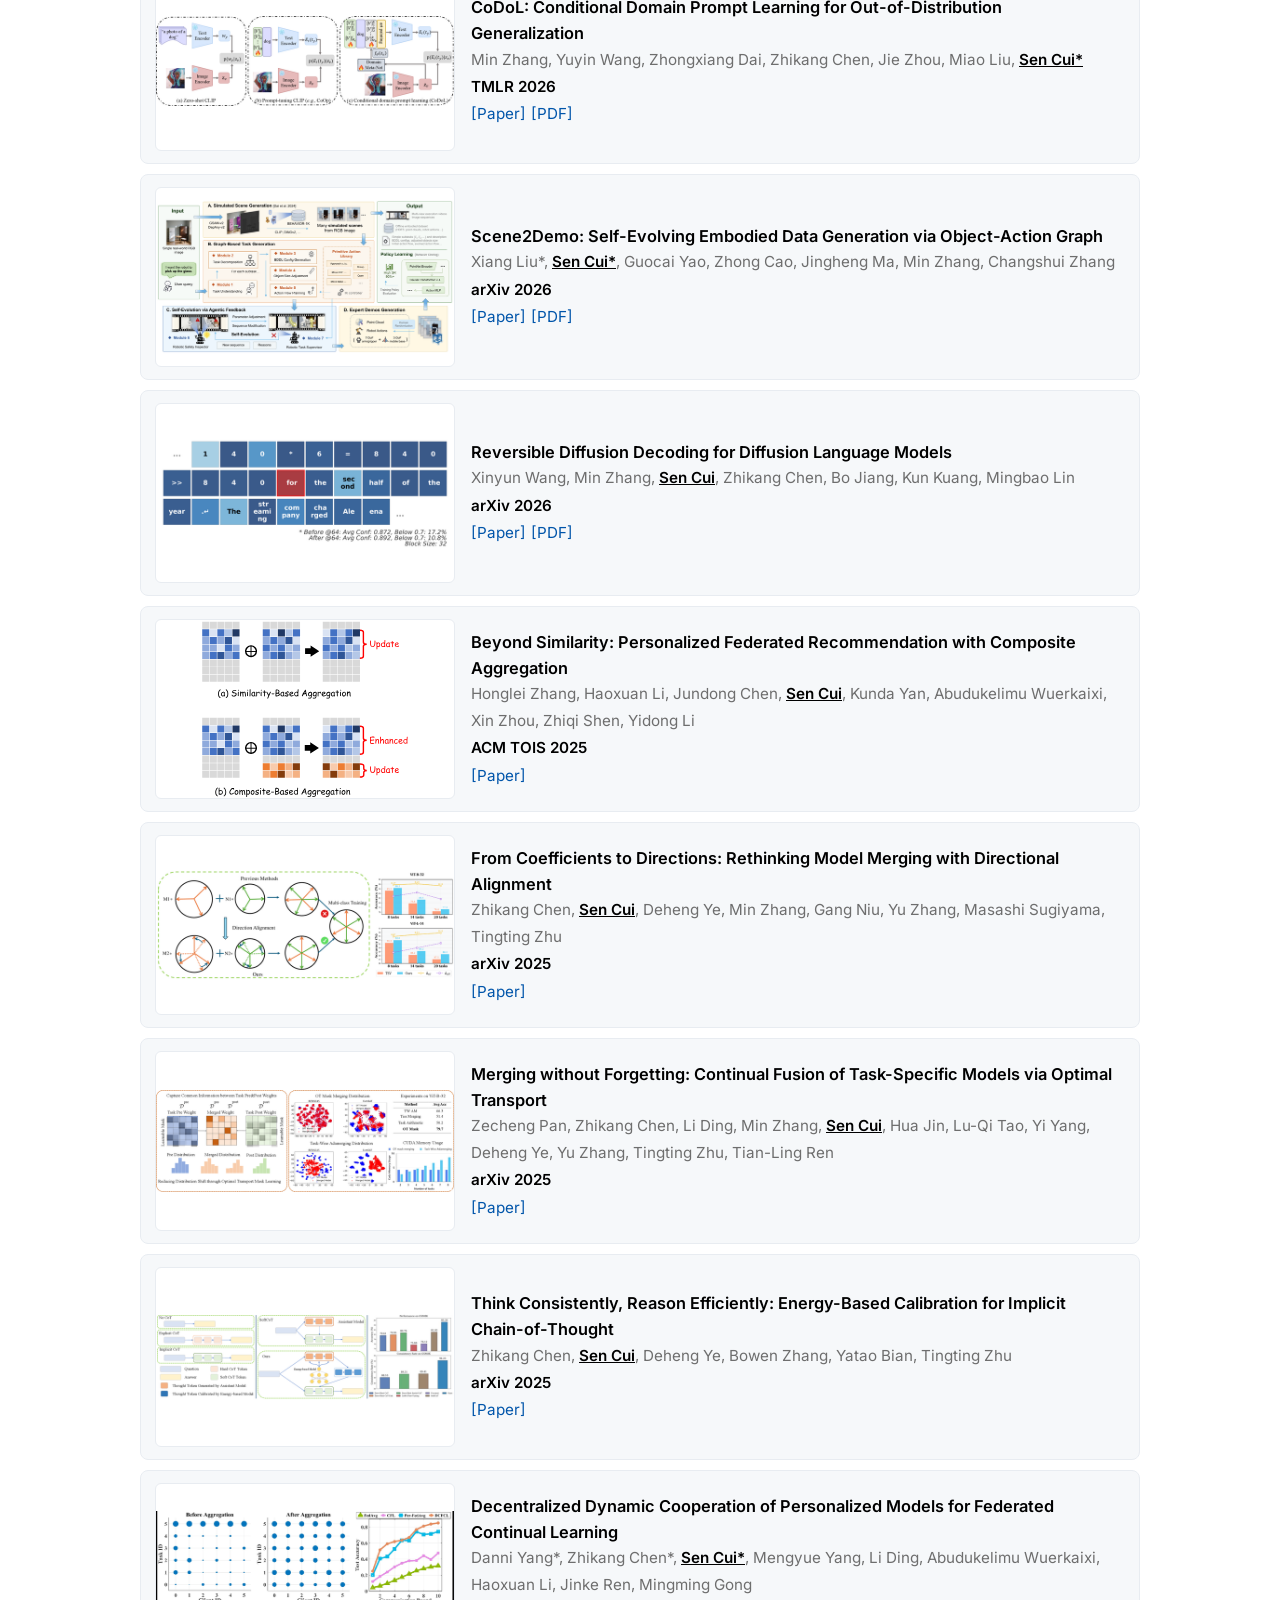
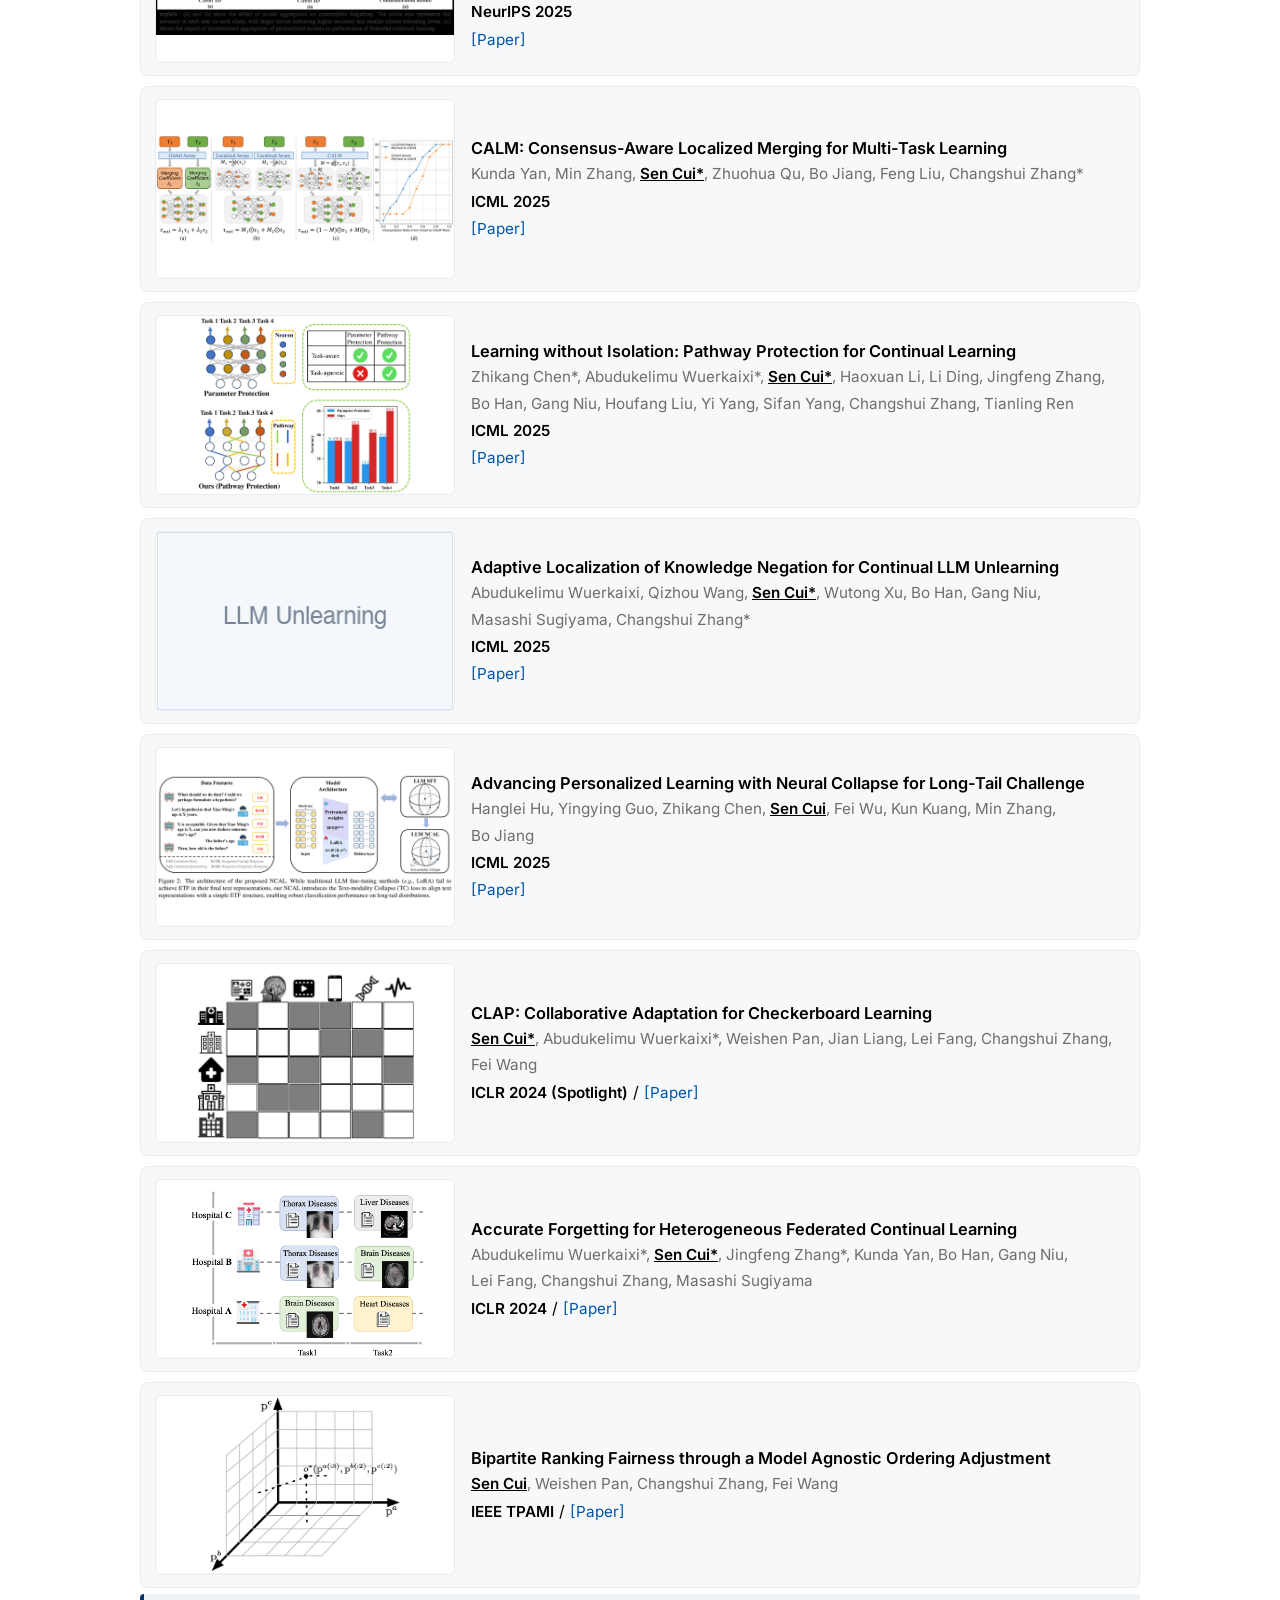
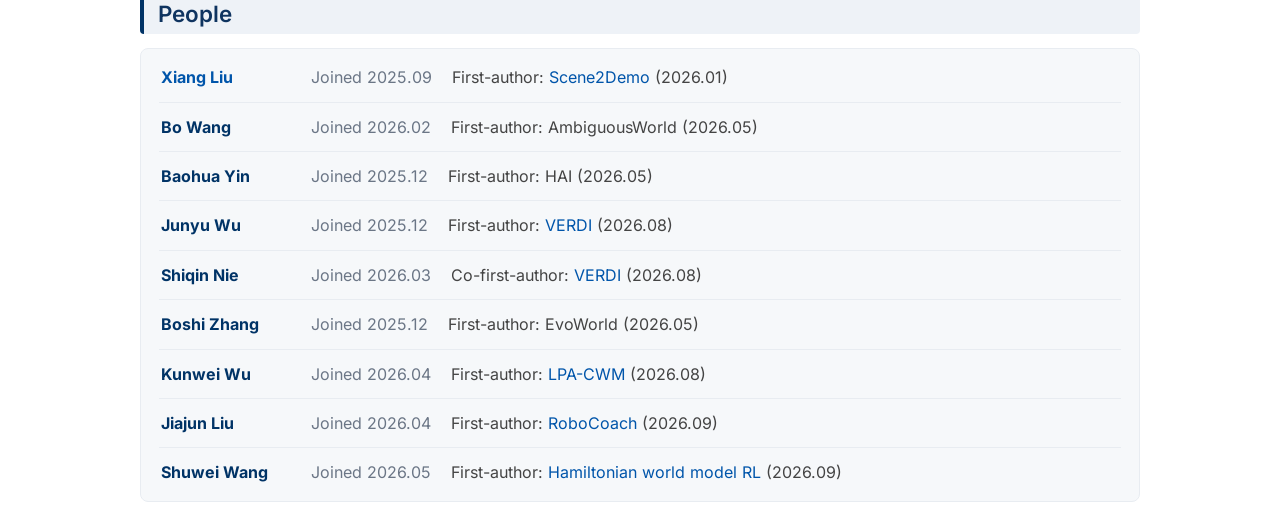
==== commit 8aa790cb: "Reword Shuwei Wang first-author entry to Hamiltonian world model RL" ====
--- a/index.html
+++ b/index.html
@@ -637,7 +637,7 @@
         <div class="person">
           <span class="p-name">Shuwei Wang</span>
           <span class="p-meta">Joined 2026.05</span>
-          <span class="p-work">First-author: <a href="https://arxiv.org/abs/2610.35468" title="Multi-Horizon Future Discovery for Physics-Informed Exploration">Multi-Horizon Future Discovery</a> (2026.09)</span>
+          <span class="p-work">First-author: <a href="https://arxiv.org/abs/2610.35468" title="Multi-Horizon Future Discovery for Physics-Informed Exploration">Hamiltonian world model RL</a> (2026.09)</span>
         </div>
       </div>
     </section>
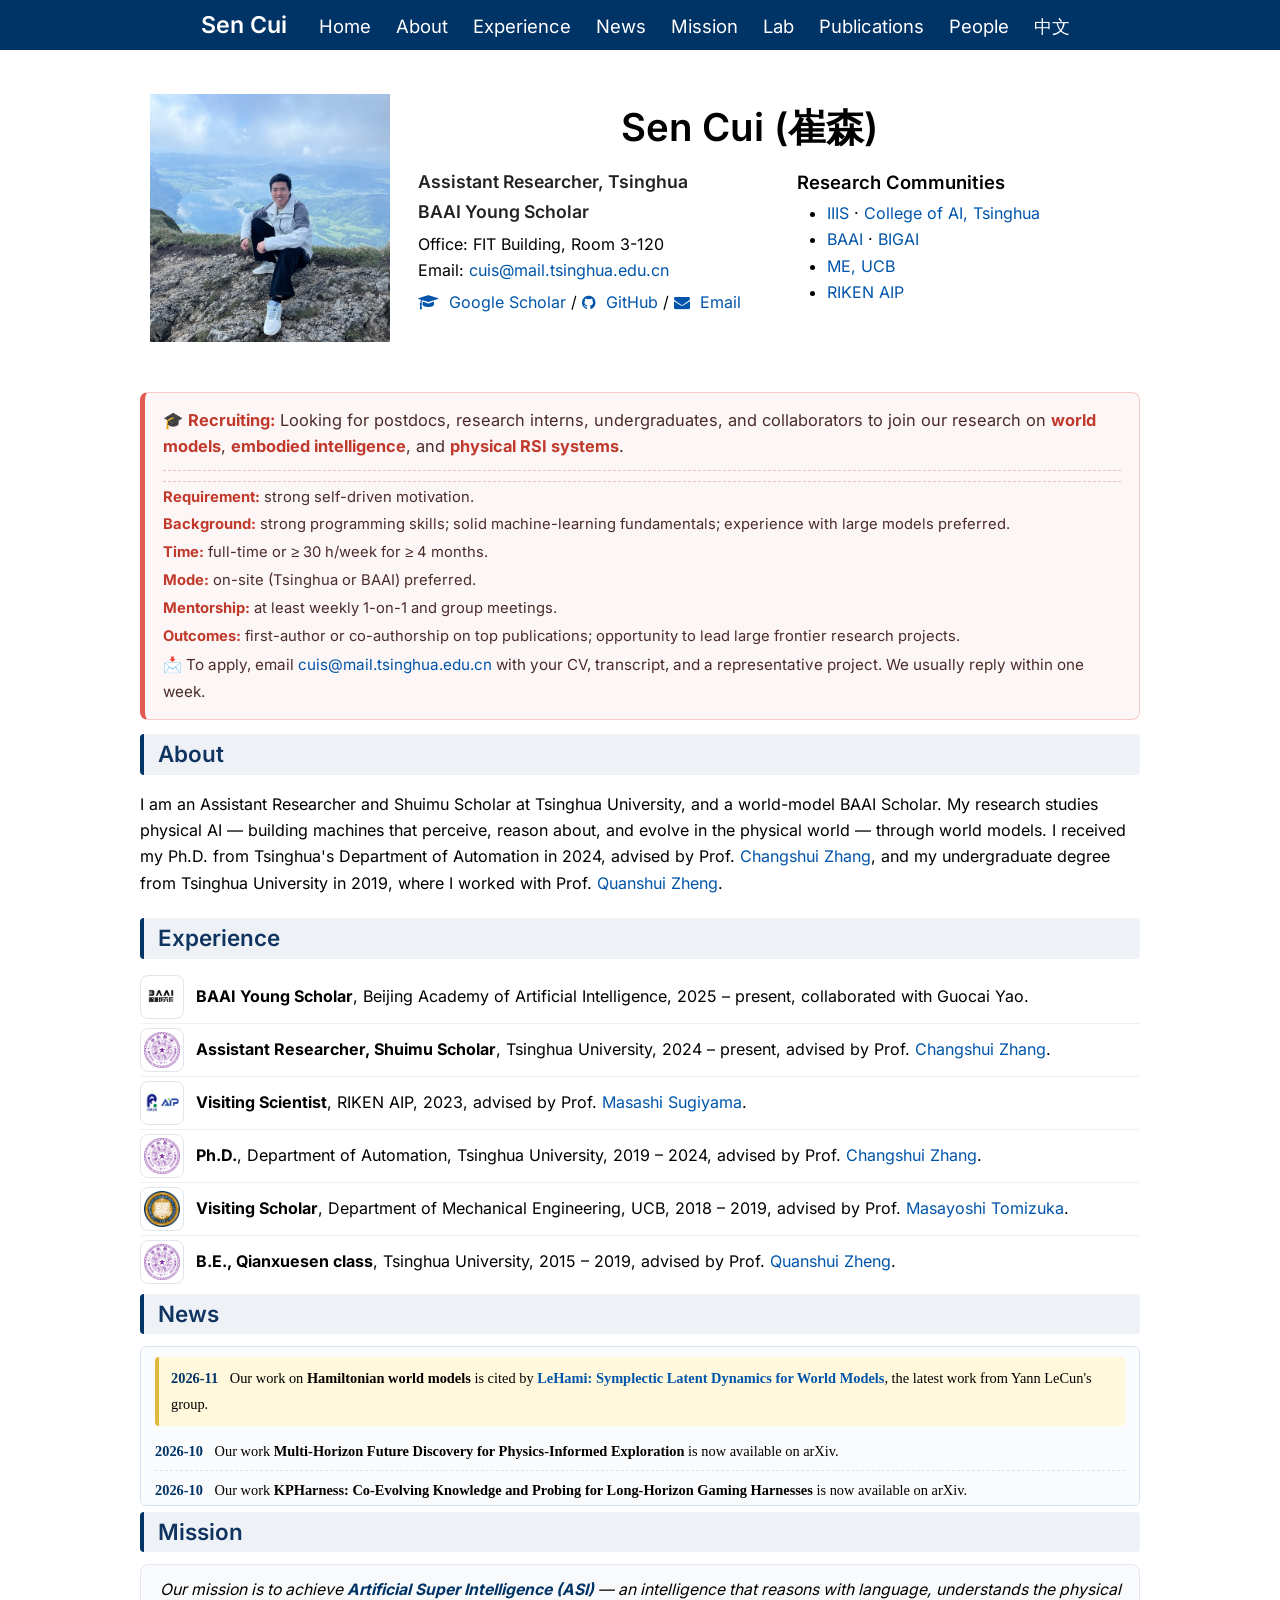
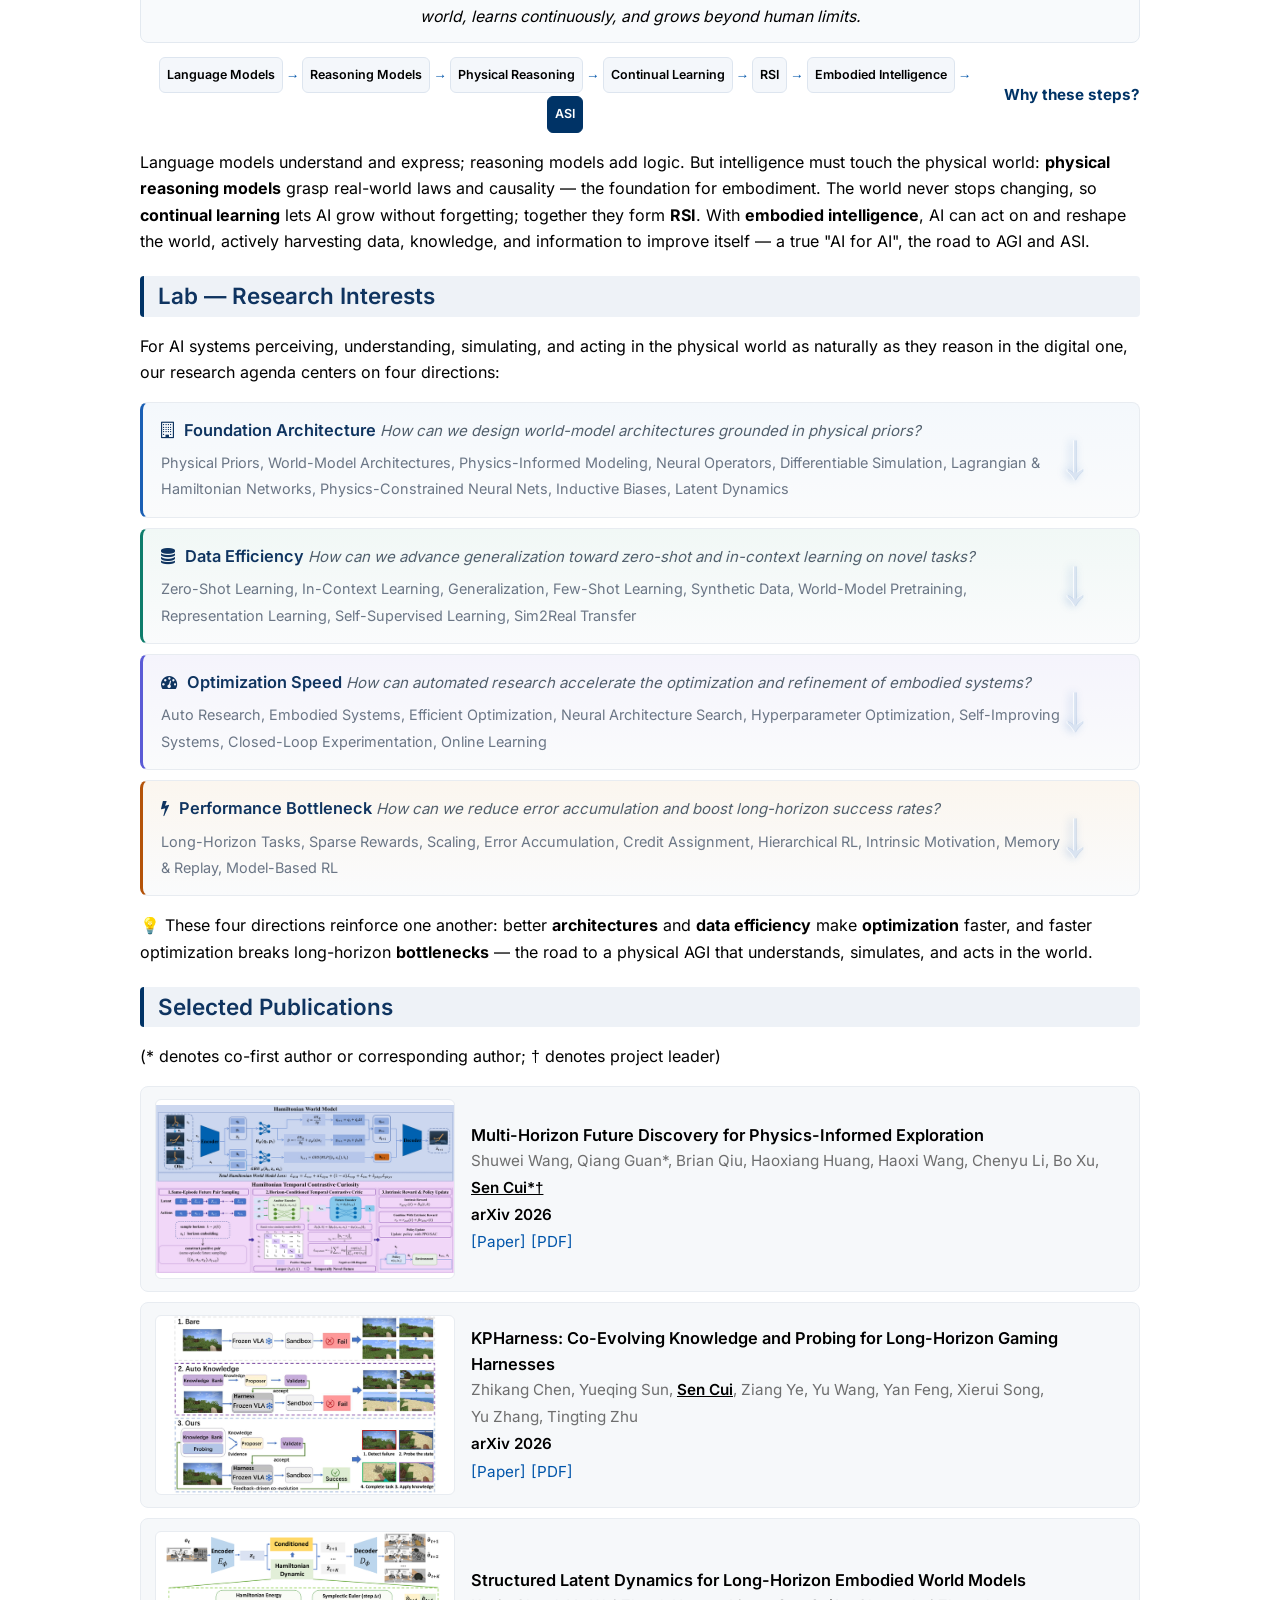
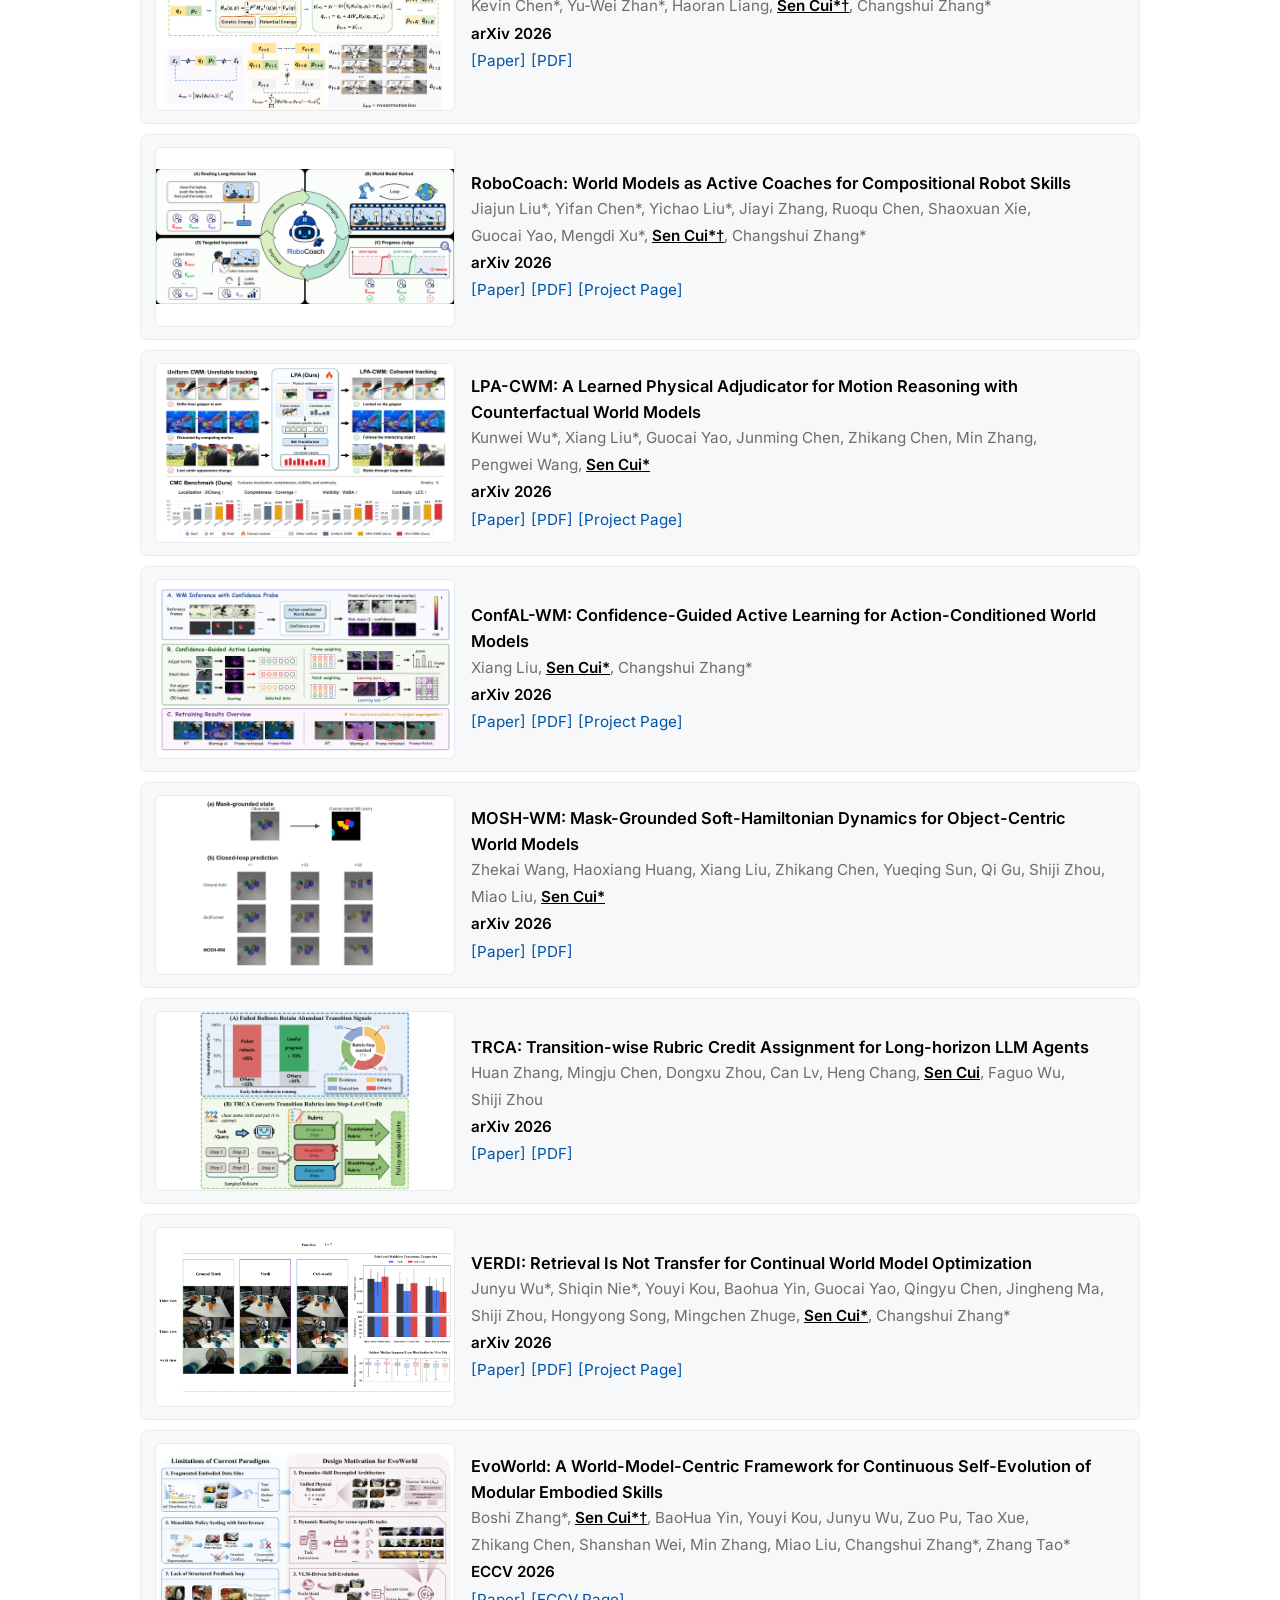
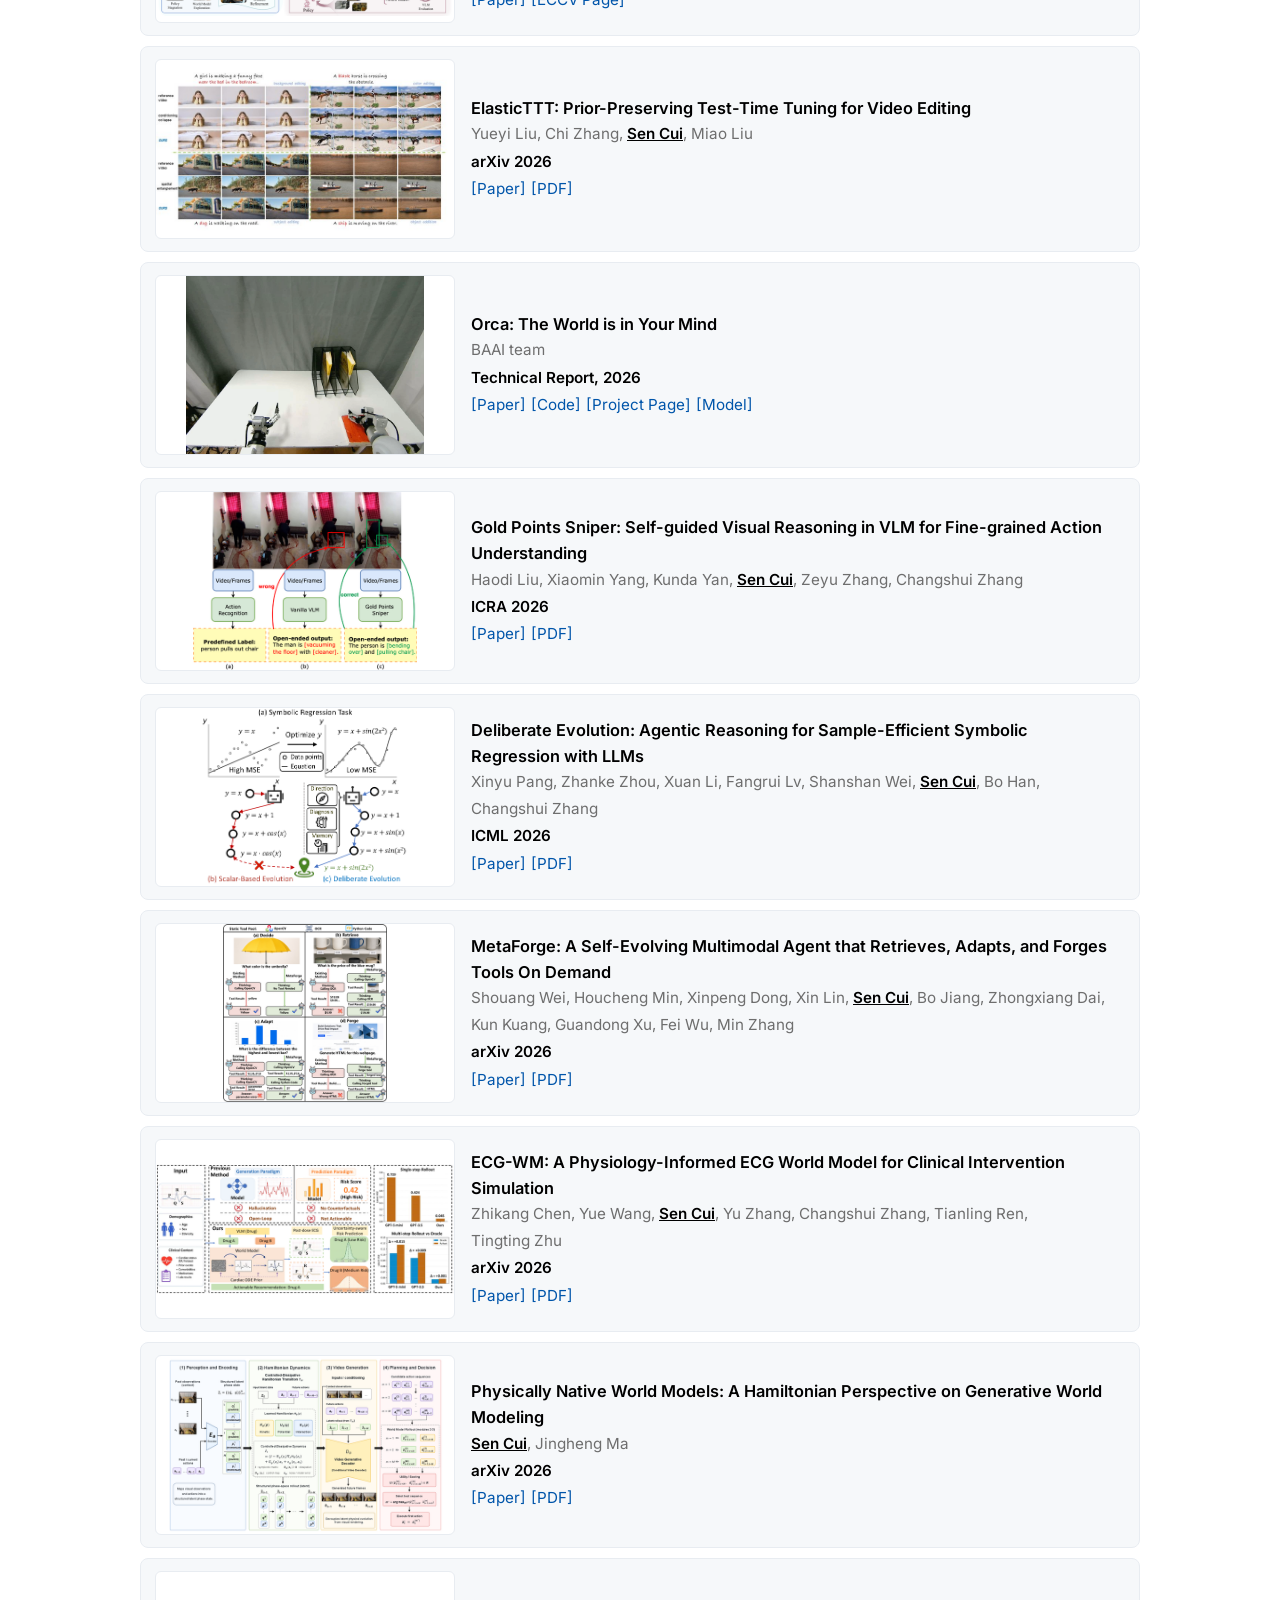
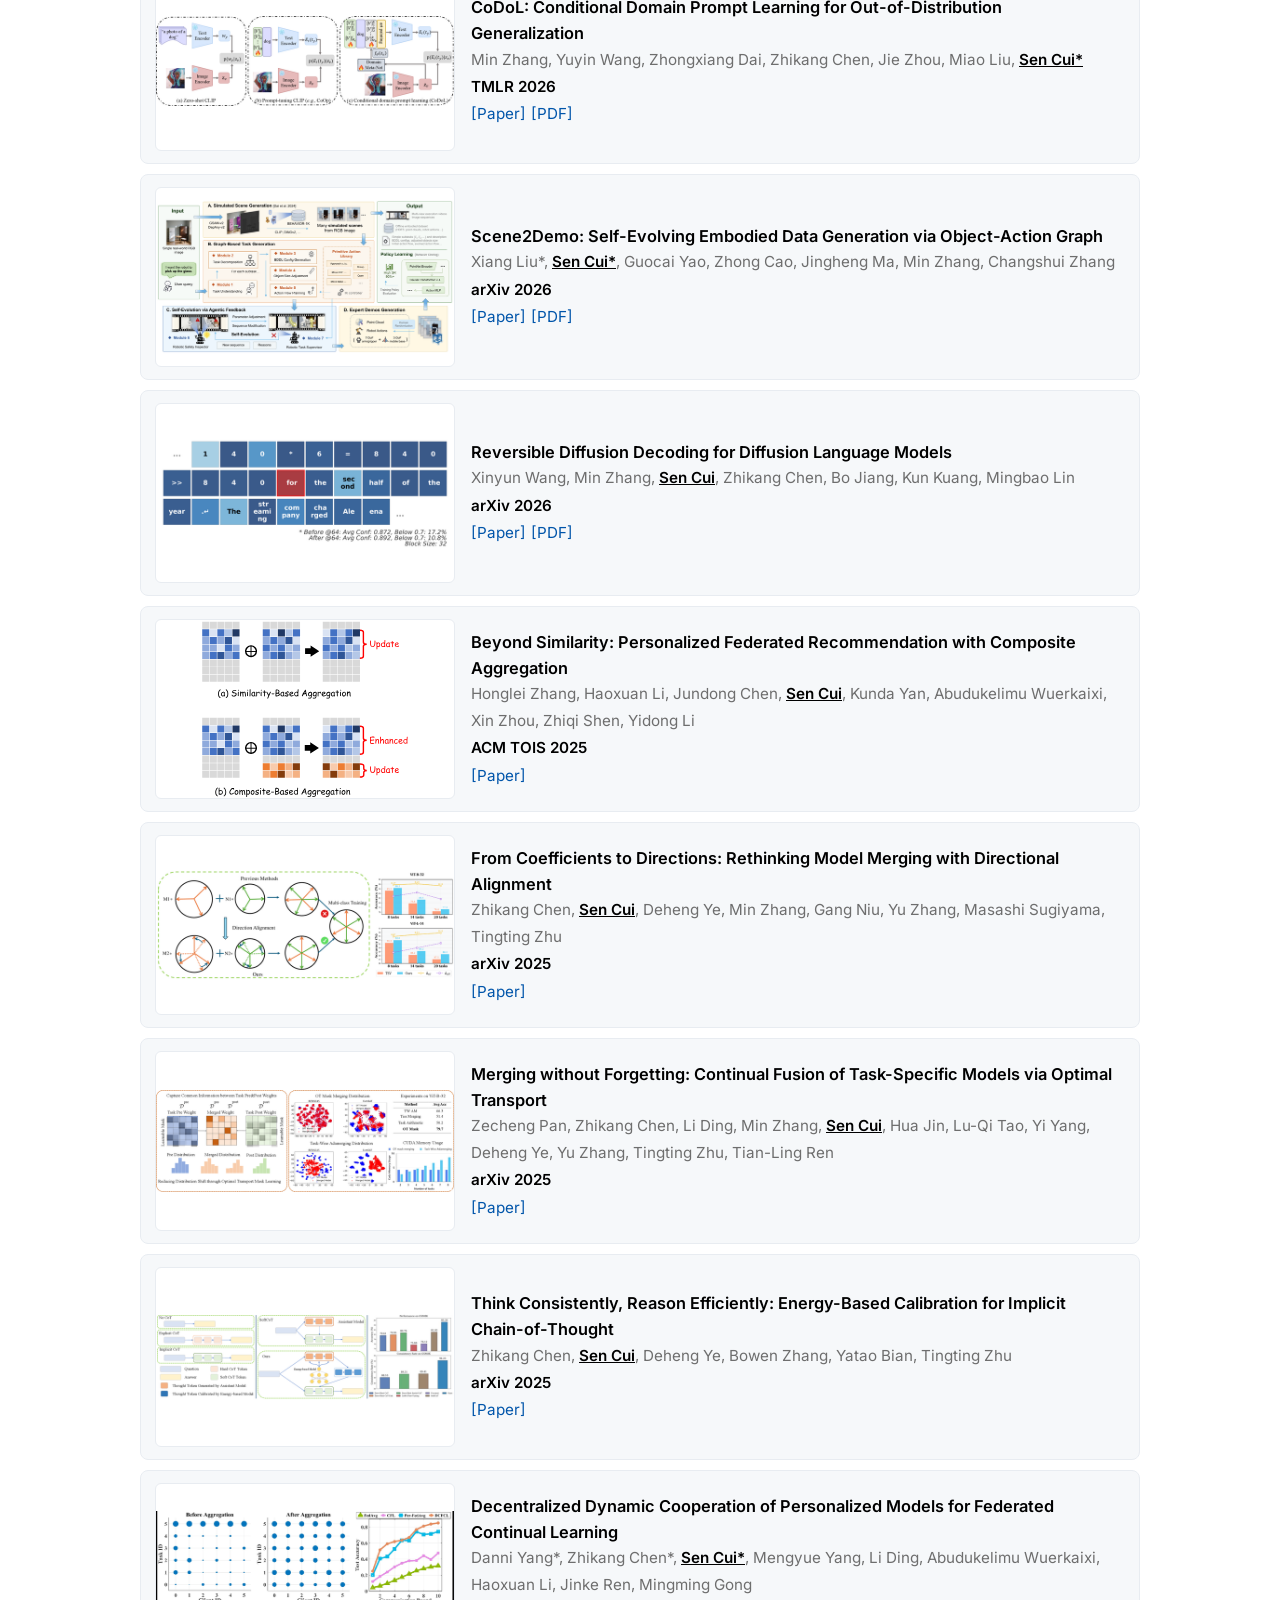
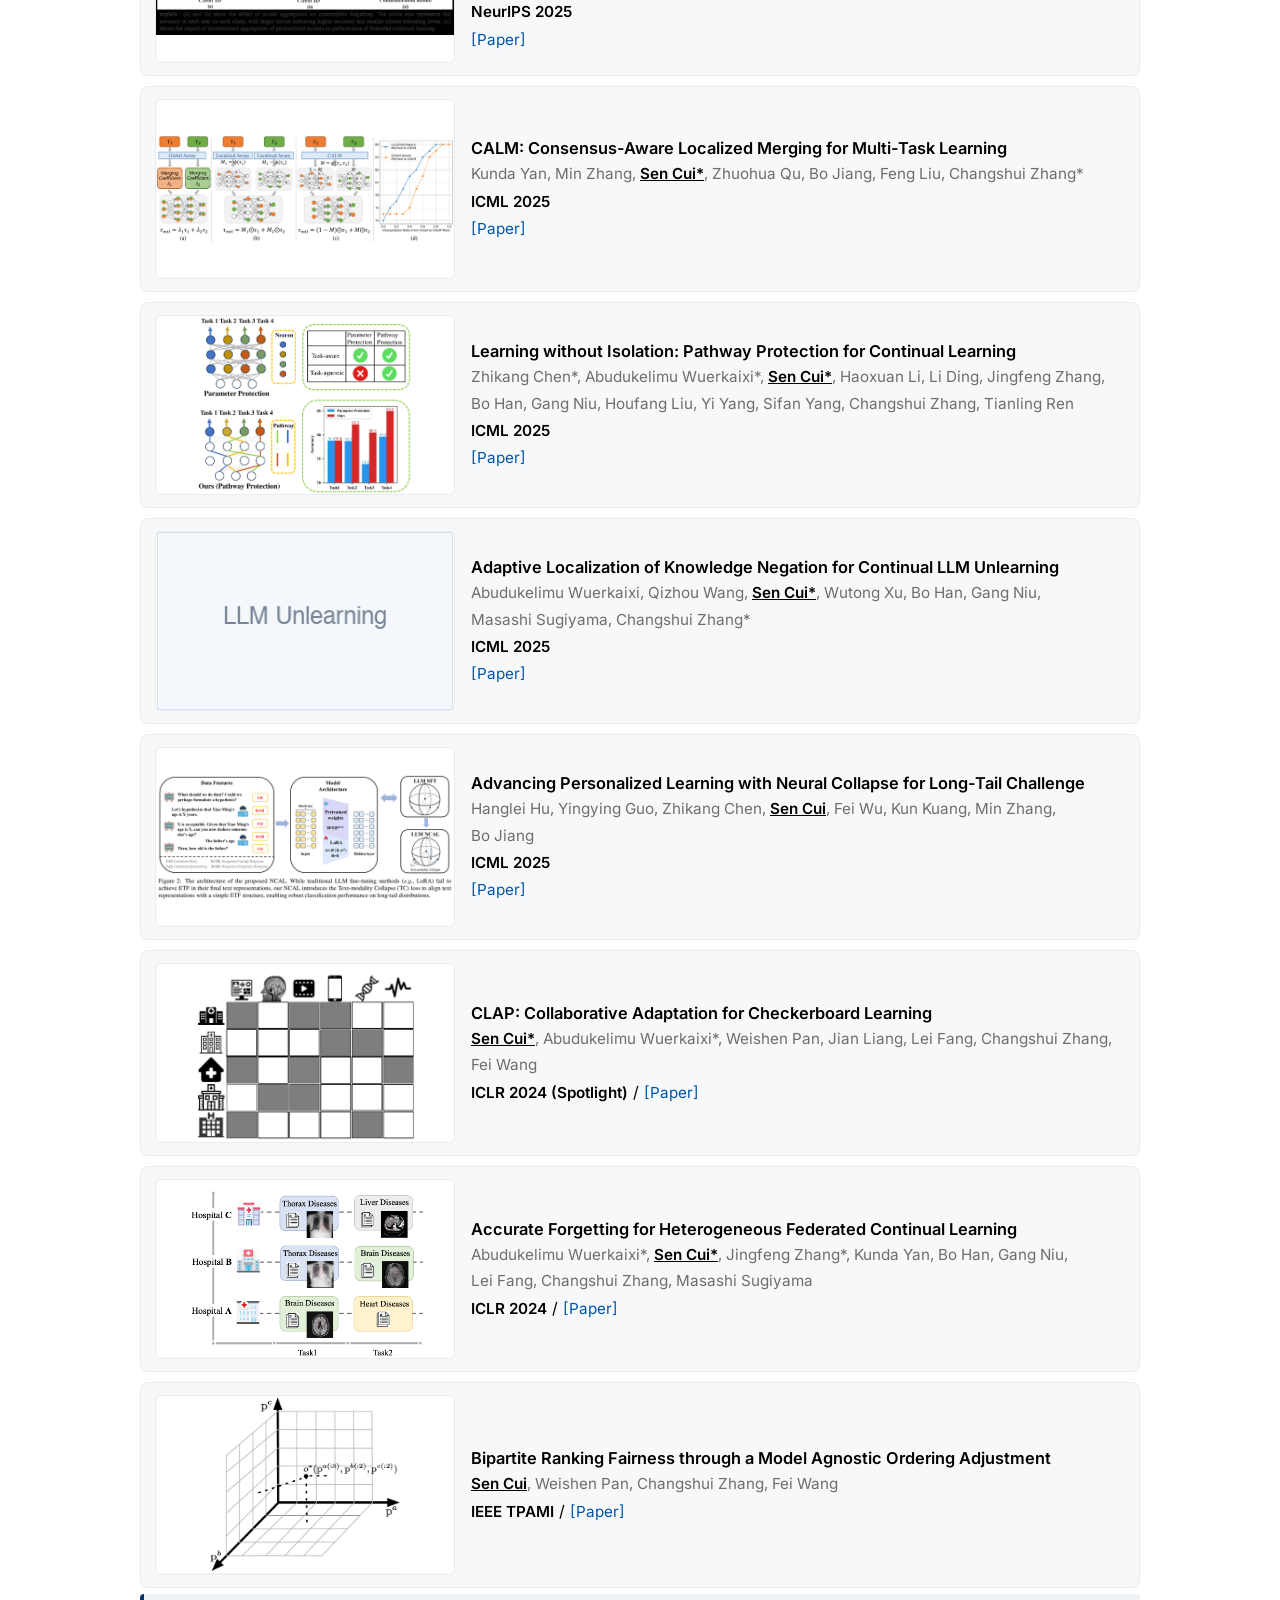
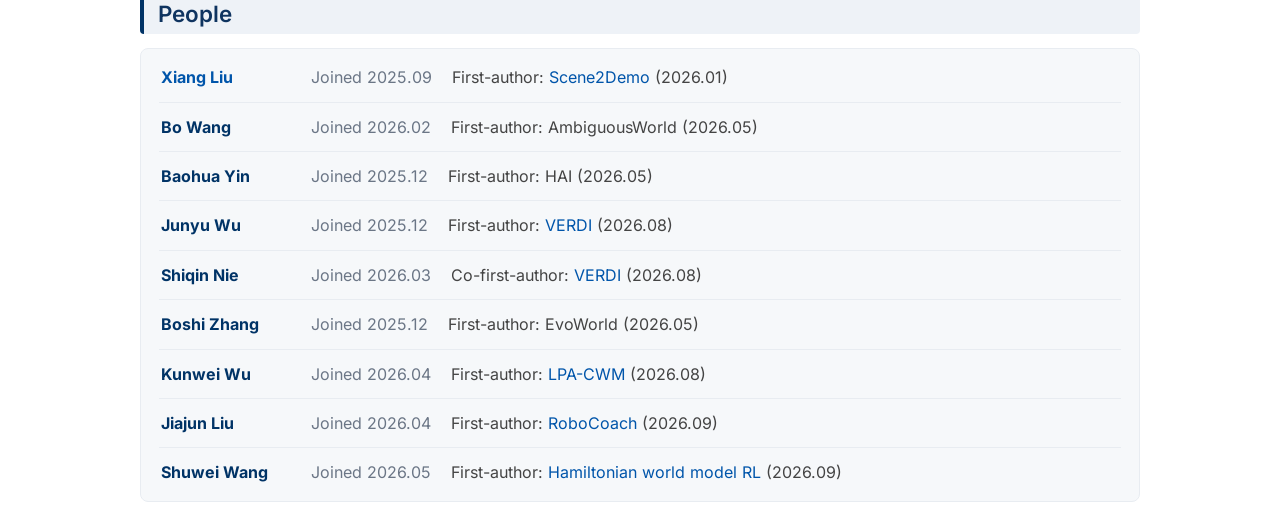
==== commit 483a6f28: "Add highlighted news: Hamiltonian world model work cited by LeHami (LeCun)" ====
--- a/index.html
+++ b/index.html
@@ -46,8 +46,8 @@
     ]
   }
   </script>
-  <link rel="stylesheet" href="css/font-awesome.min.css?v=9" type="text/css" />
-  <link rel="stylesheet" href="style.css?v=9" type="text/css" />
+  <link rel="stylesheet" href="css/font-awesome.min.css?v=10" type="text/css" />
+  <link rel="stylesheet" href="style.css?v=10" type="text/css" />
 </head>
 <body>
 
@@ -166,6 +166,7 @@
       <div class="title">News</div>
       <div class="news-box">
         <ul class="news-list">
+          <li class="news-hl"><span class="news-date">2026-11</span> Our work on <b>Hamiltonian world models</b> is cited by <a href="https://arxiv.org/abs/2610.15267"><b>LeHami: Symplectic Latent Dynamics for World Models</b></a>, the latest work from Yann LeCun's group.</li>
           <li><span class="news-date">2026-10</span> Our work <b>Multi-Horizon Future Discovery for Physics-Informed Exploration</b> is now available on arXiv.</li>
           <li><span class="news-date">2026-10</span> Our work <b>KPHarness: Co-Evolving Knowledge and Probing for Long-Horizon Gaming Harnesses</b> is now available on arXiv.</li>
           <li><span class="news-date">2026-10</span> Our work <b>Structured Latent Dynamics for Long-Horizon Embodied World Models</b> is now available on arXiv.</li>
--- a/style.css
+++ b/style.css
@@ -335,6 +335,15 @@
   font-size: 0.9em;
 }
 .news-list li:last-child { border-bottom: none; }
+/* Highlighted news item: light yellow band with accent bar. */
+.news-list li.news-hl {
+  background: #fff8dc;
+  border-left: 4px solid #e0b93c;
+  border-bottom: none;
+  border-radius: 4px;
+  padding: 8px 12px;
+  margin: 6px 0;
+}
 .news-date {
   font-weight: 600;
   color: #003366;
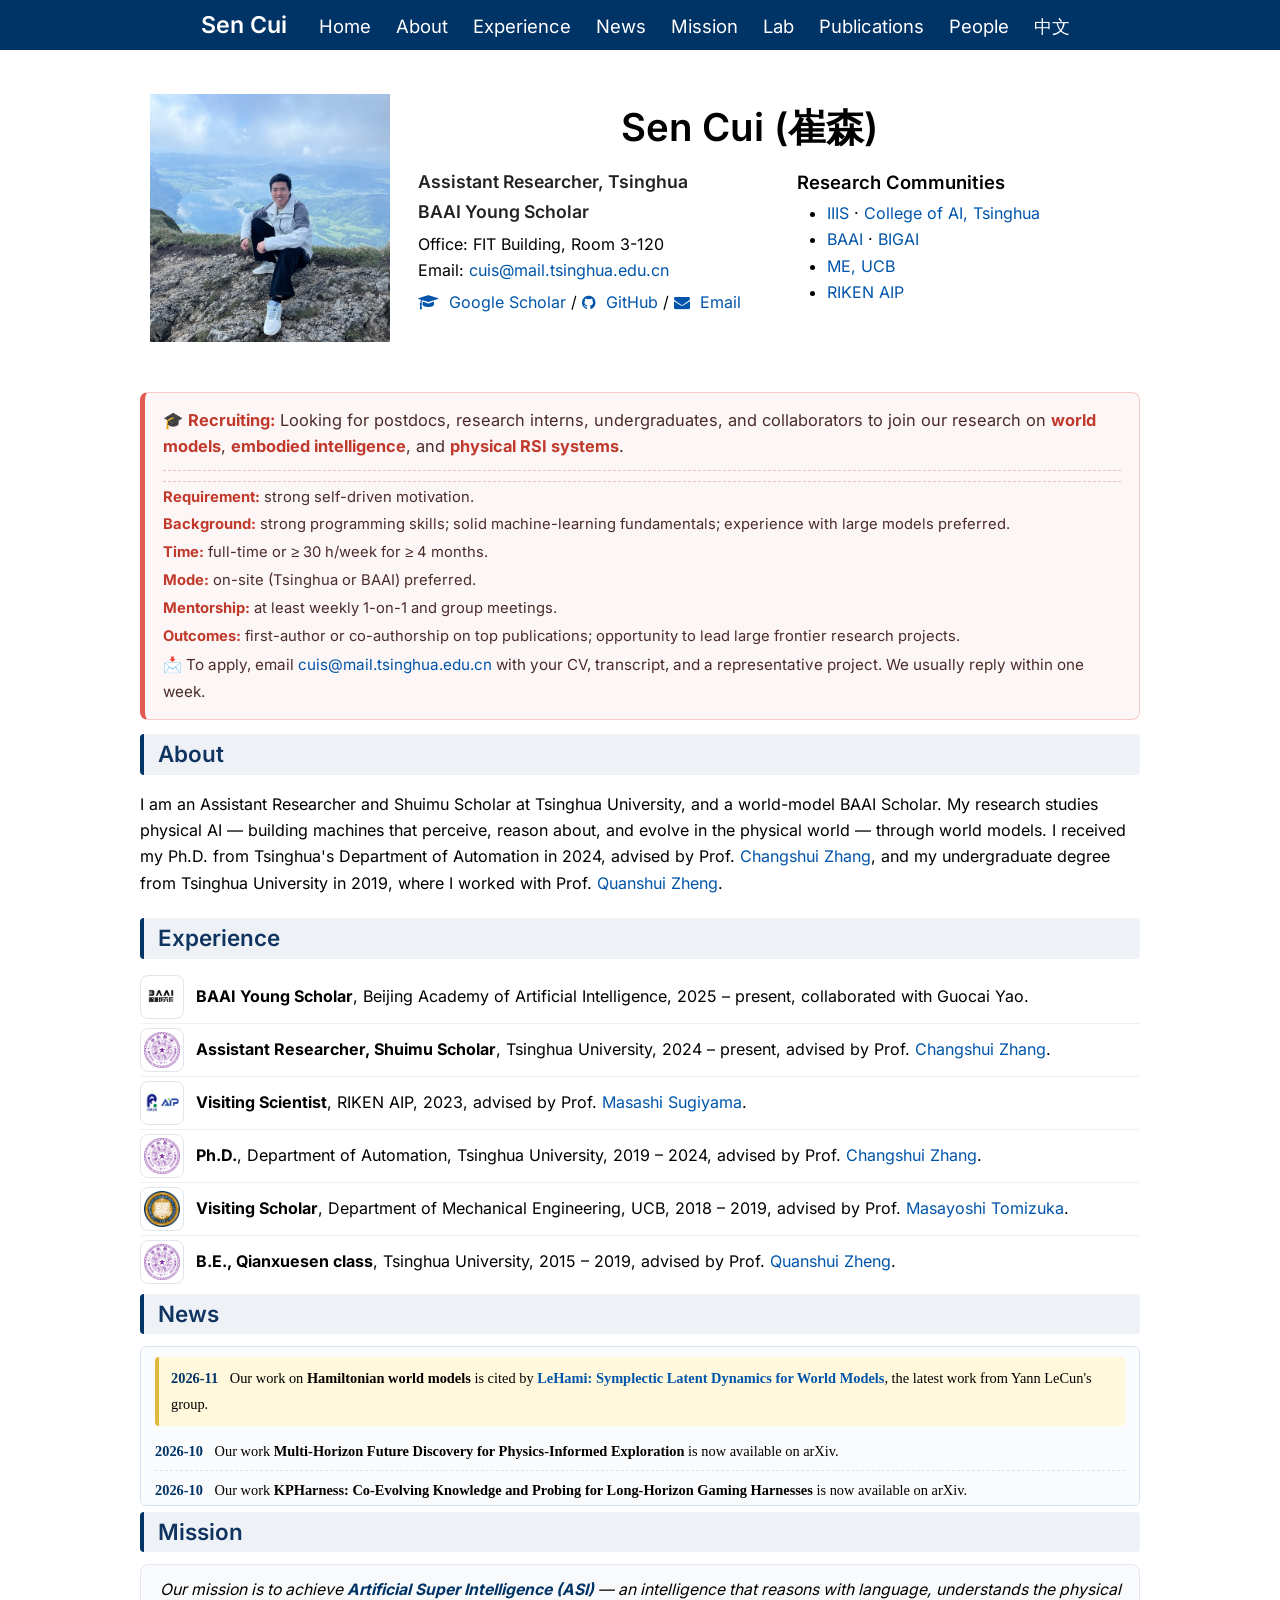
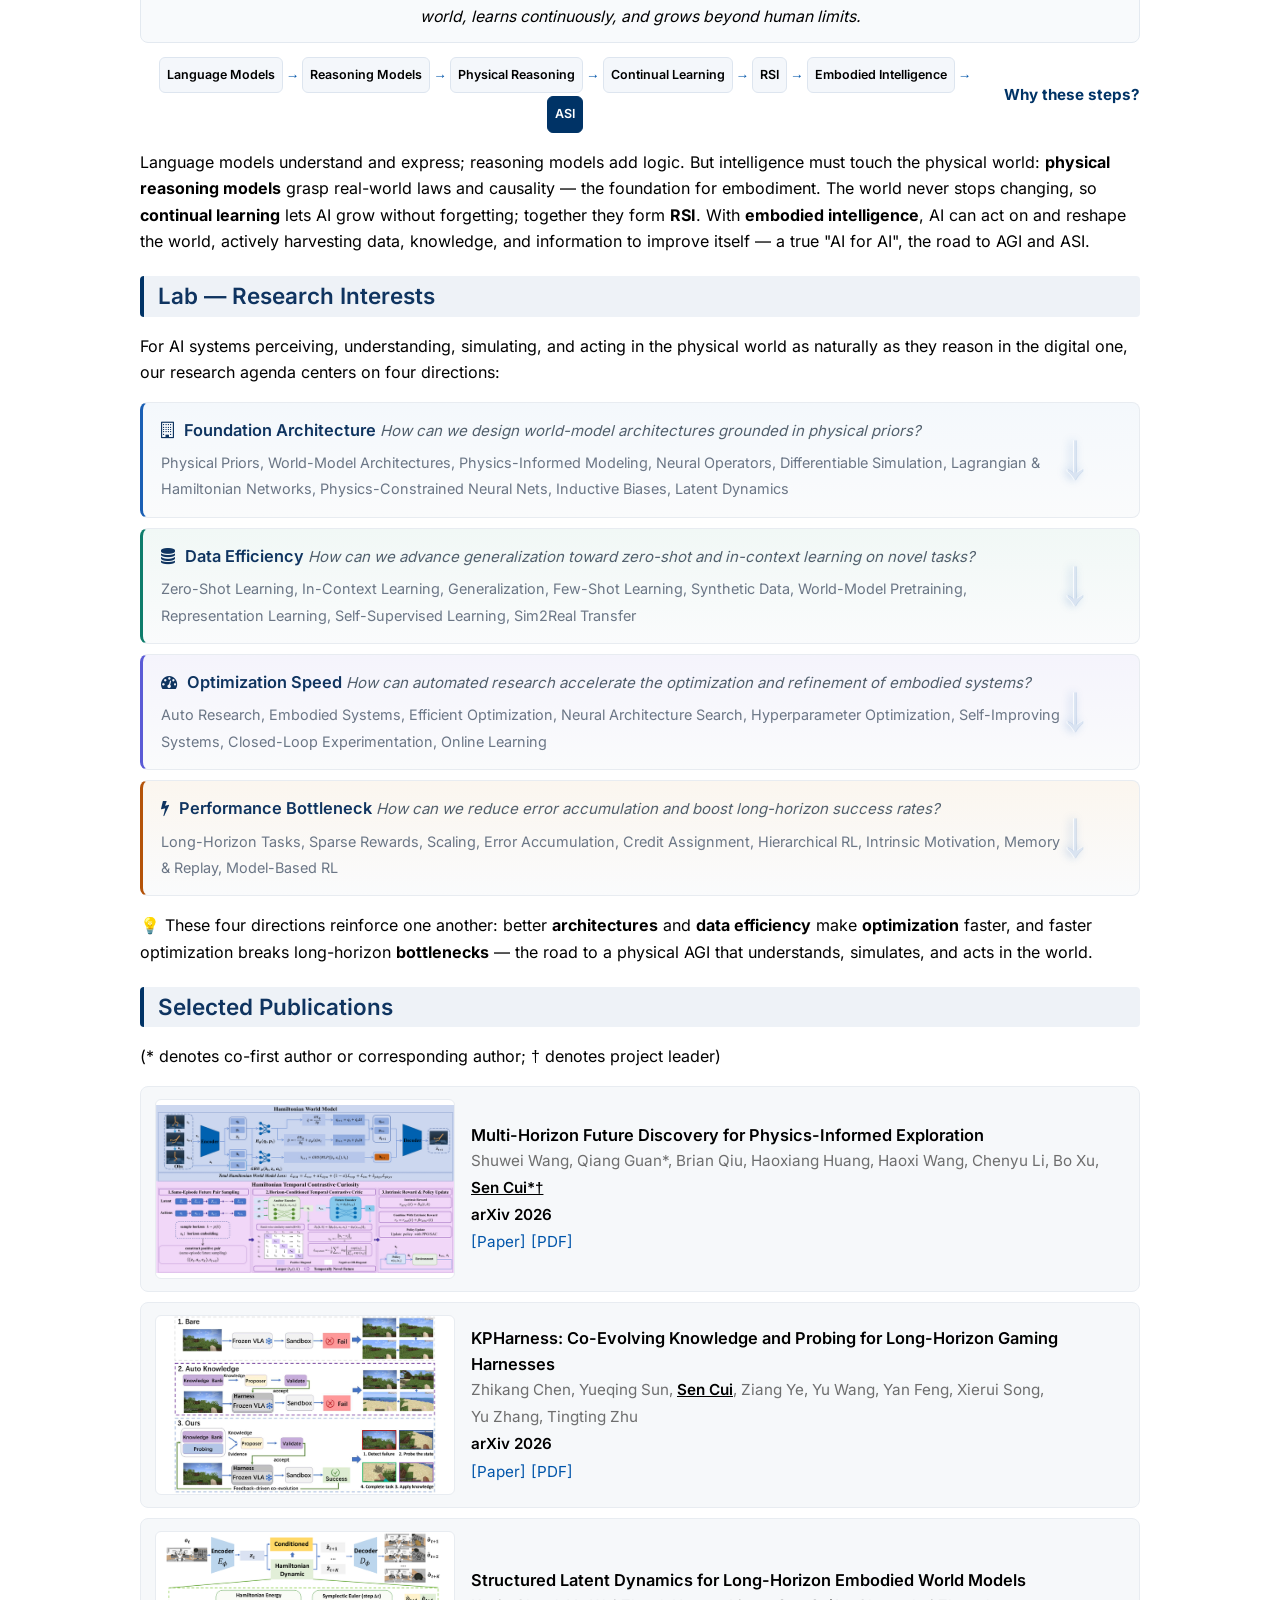
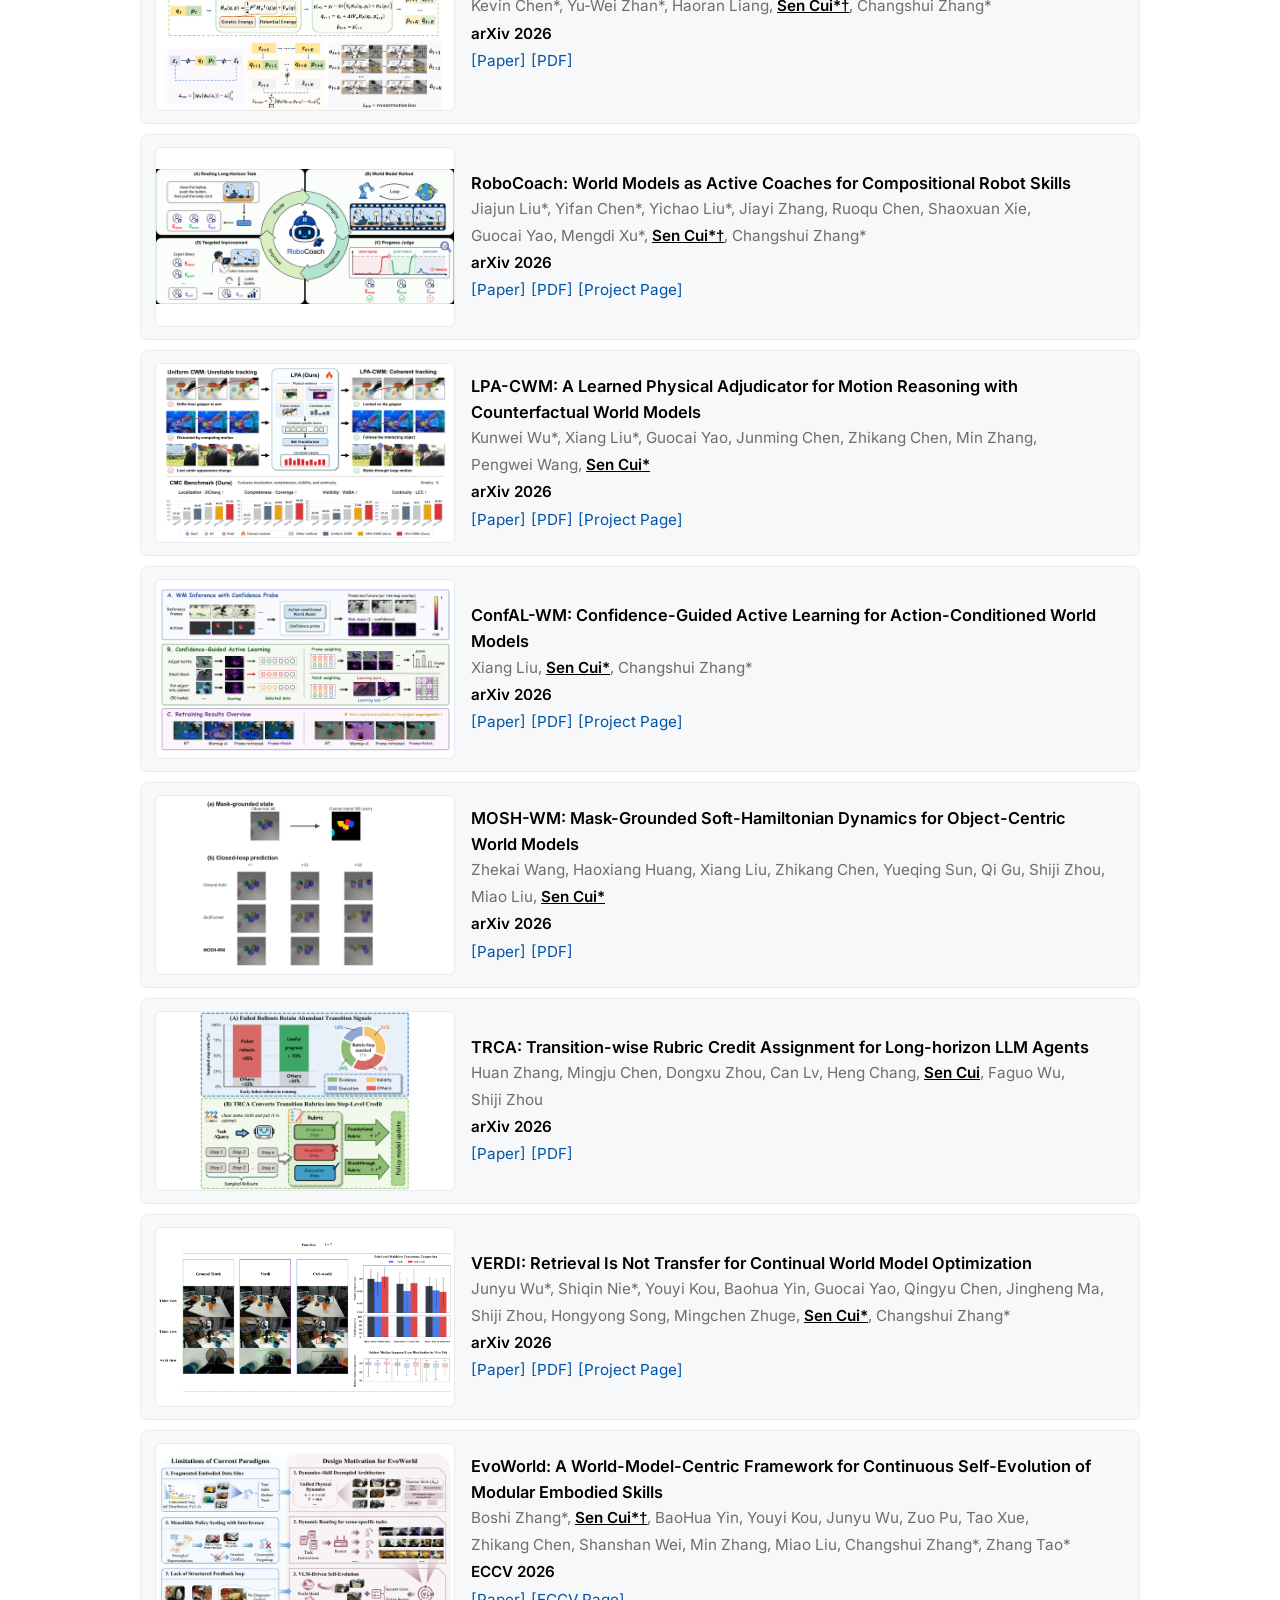
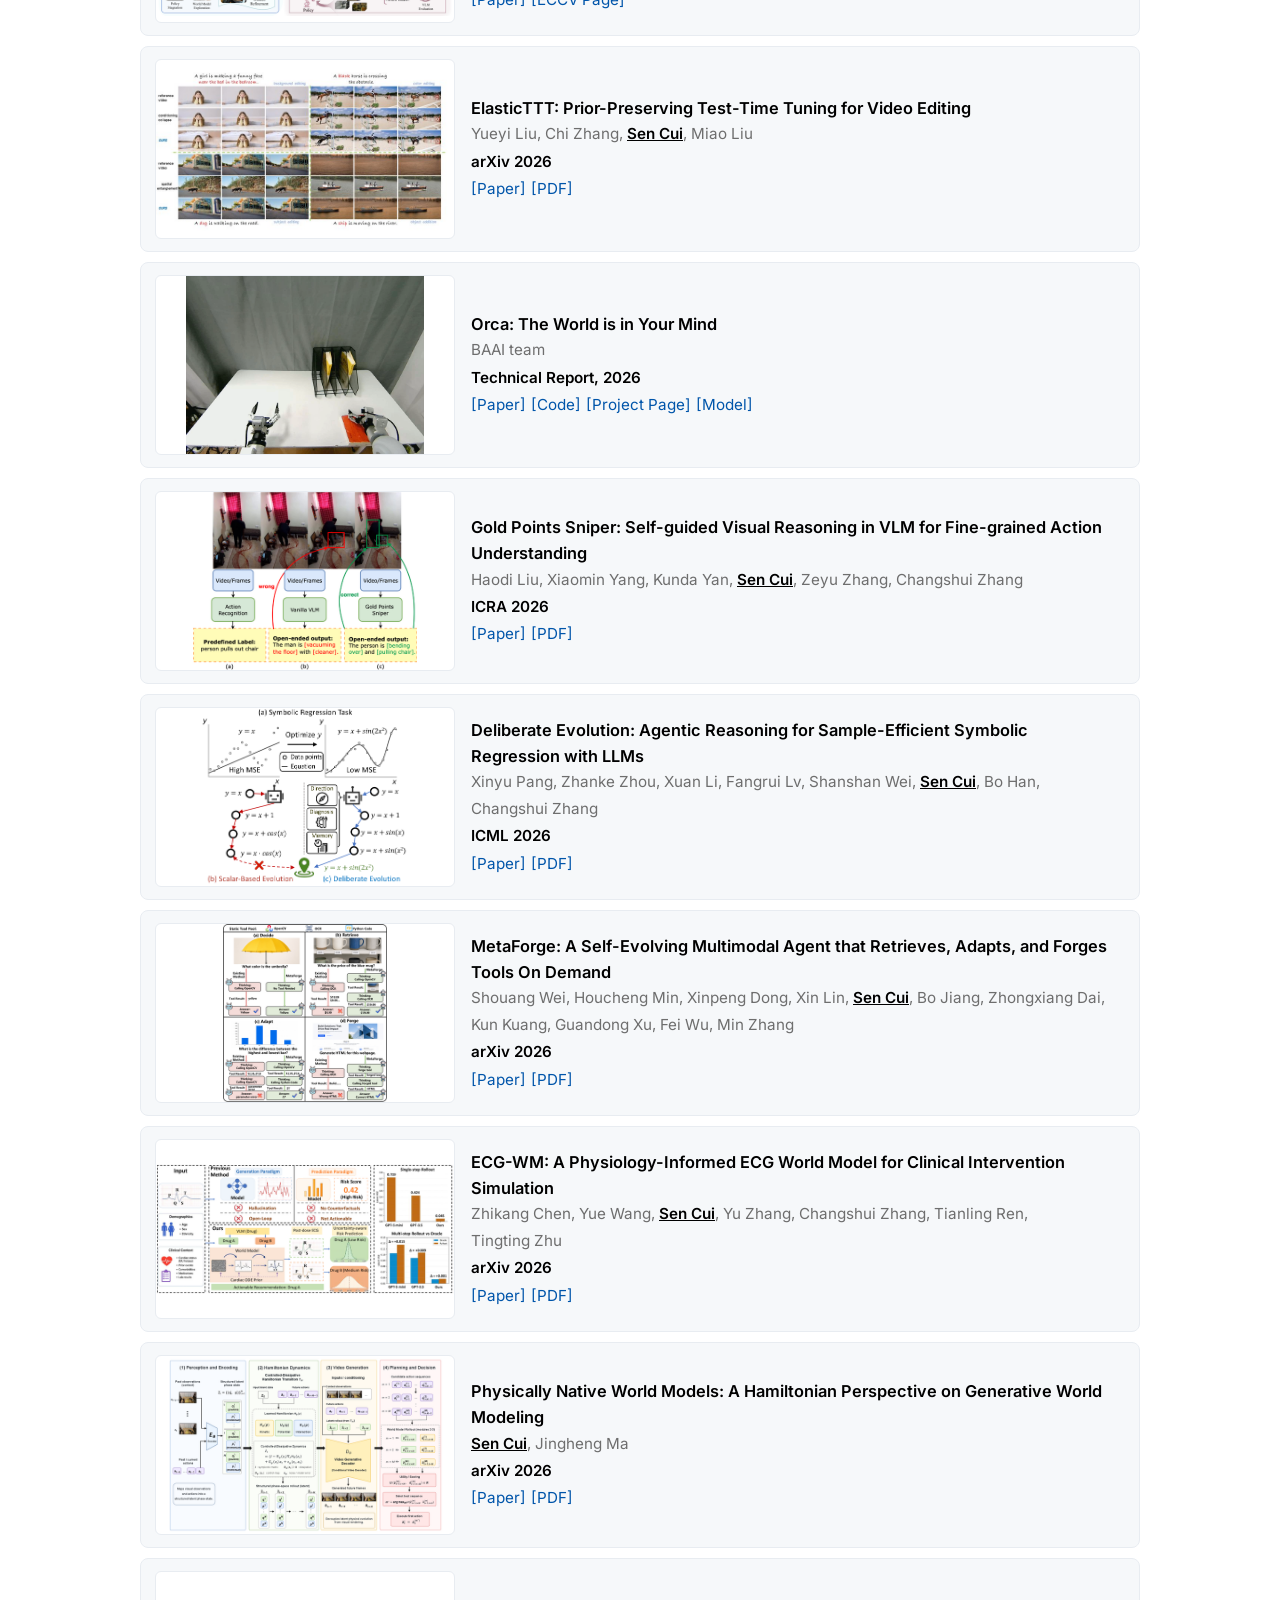
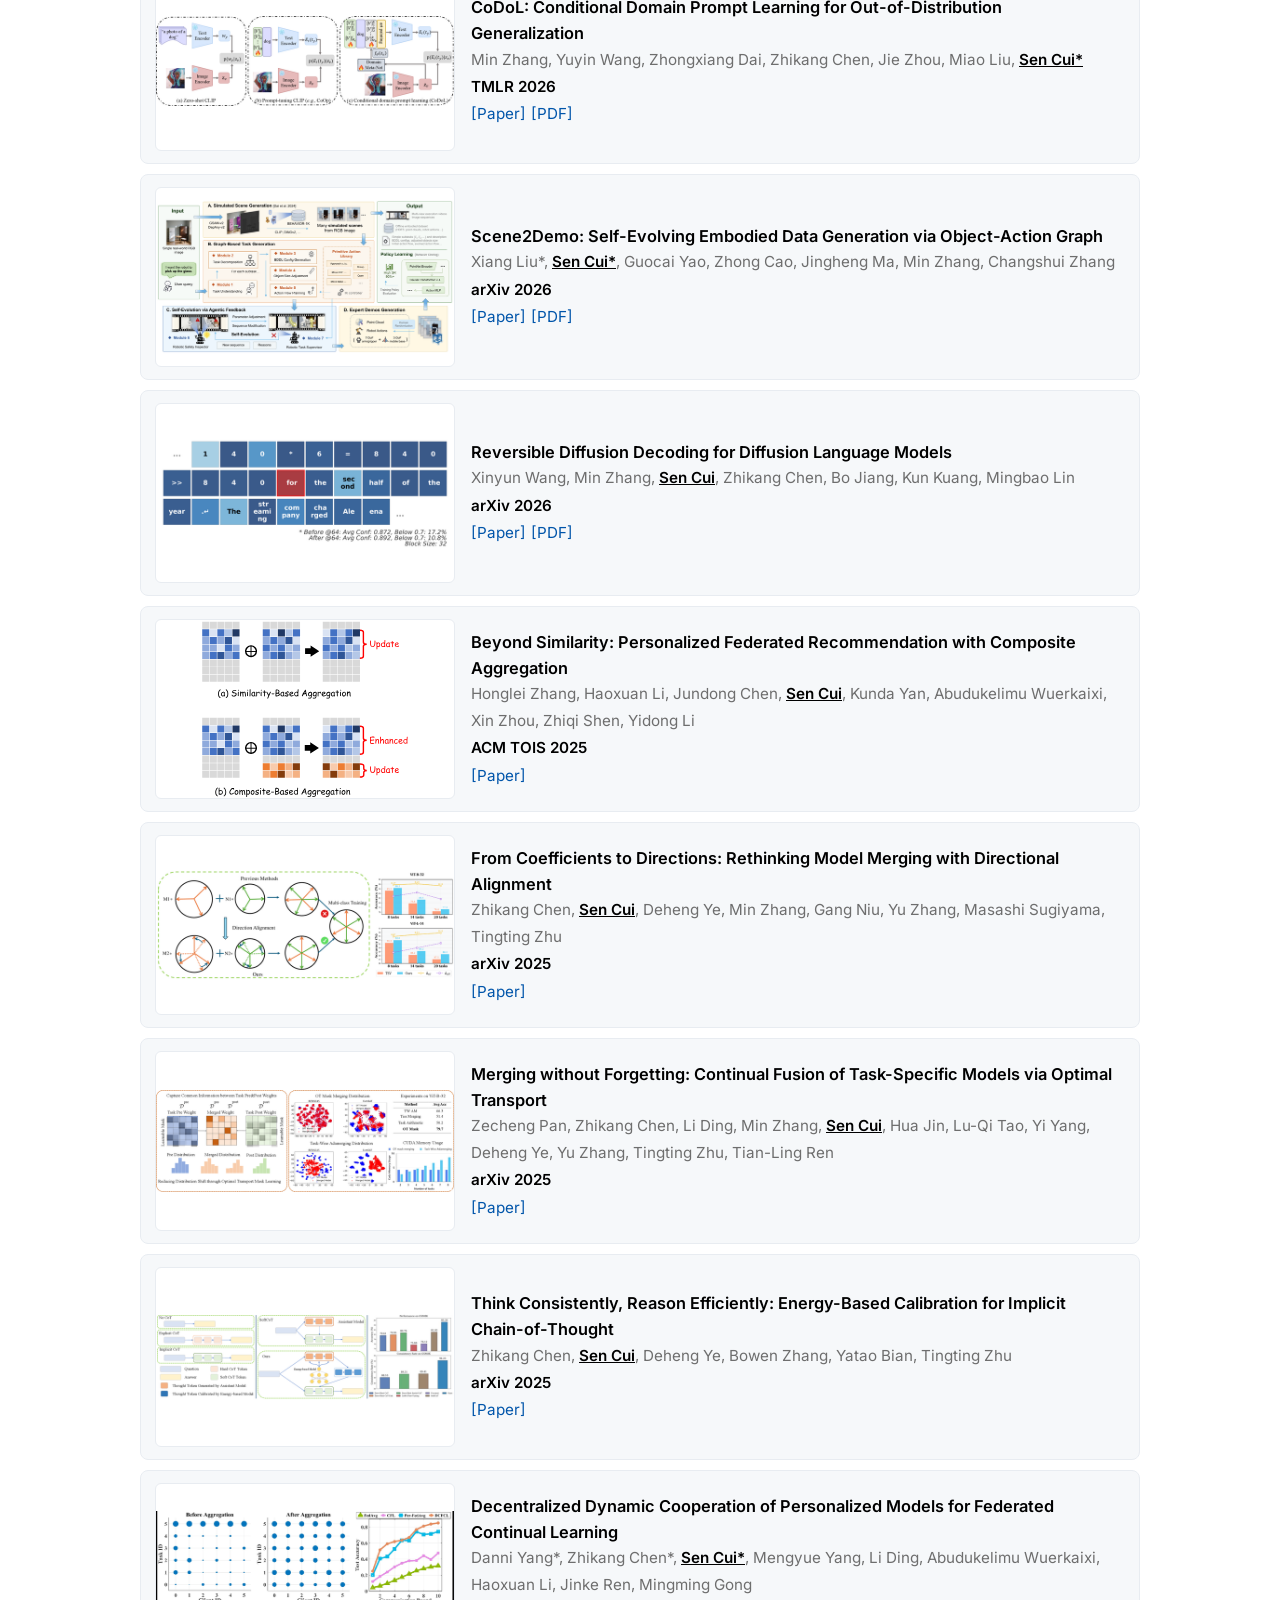
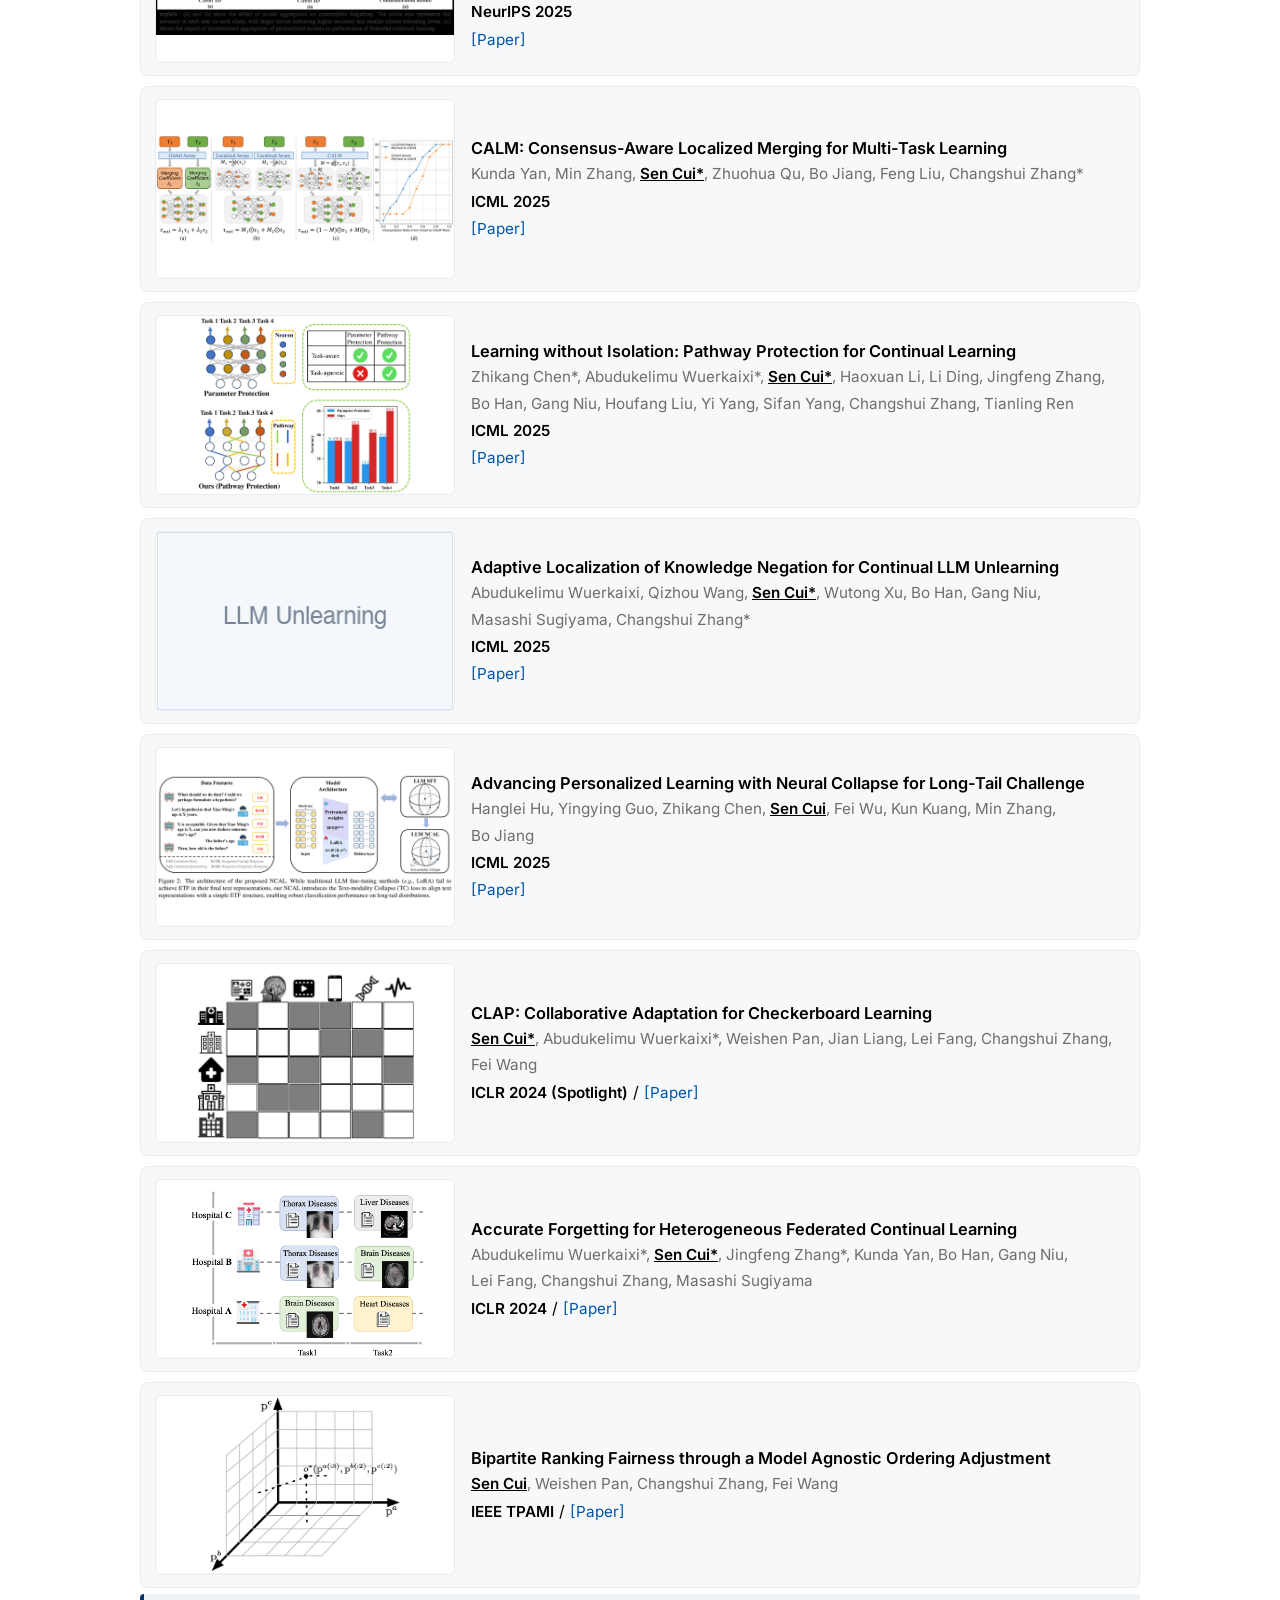
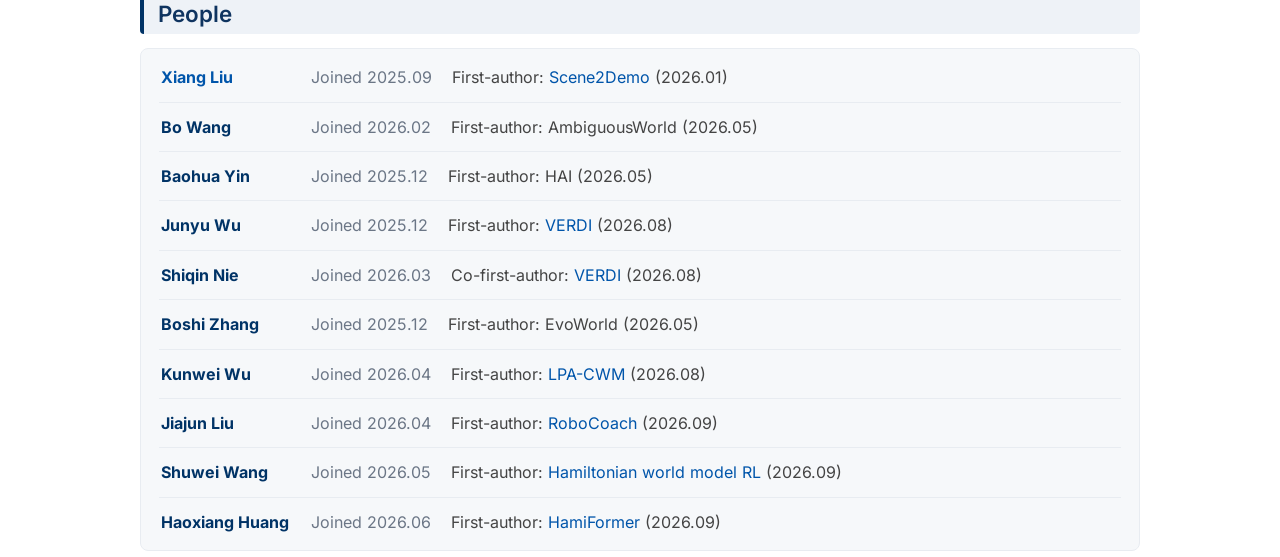
==== commit 9e7905eb: "Add Haoxiang Huang to People section" ====
--- a/index.html
+++ b/index.html
@@ -640,6 +640,11 @@
           <span class="p-meta">Joined 2026.05</span>
           <span class="p-work">First-author: <a href="https://arxiv.org/abs/2610.35468" title="Multi-Horizon Future Discovery for Physics-Informed Exploration">Hamiltonian world model RL</a> (2026.09)</span>
         </div>
+        <div class="person">
+          <span class="p-name">Haoxiang Huang</span>
+          <span class="p-meta">Joined 2026.06</span>
+          <span class="p-work">First-author: <a href="https://arxiv.org/abs/2609.32838" title="HamiFormer: Dual-Expert Diffusion Fields with Affine Symplectic Maps">HamiFormer</a> (2026.09)</span>
+        </div>
       </div>
     </section>
 </main>
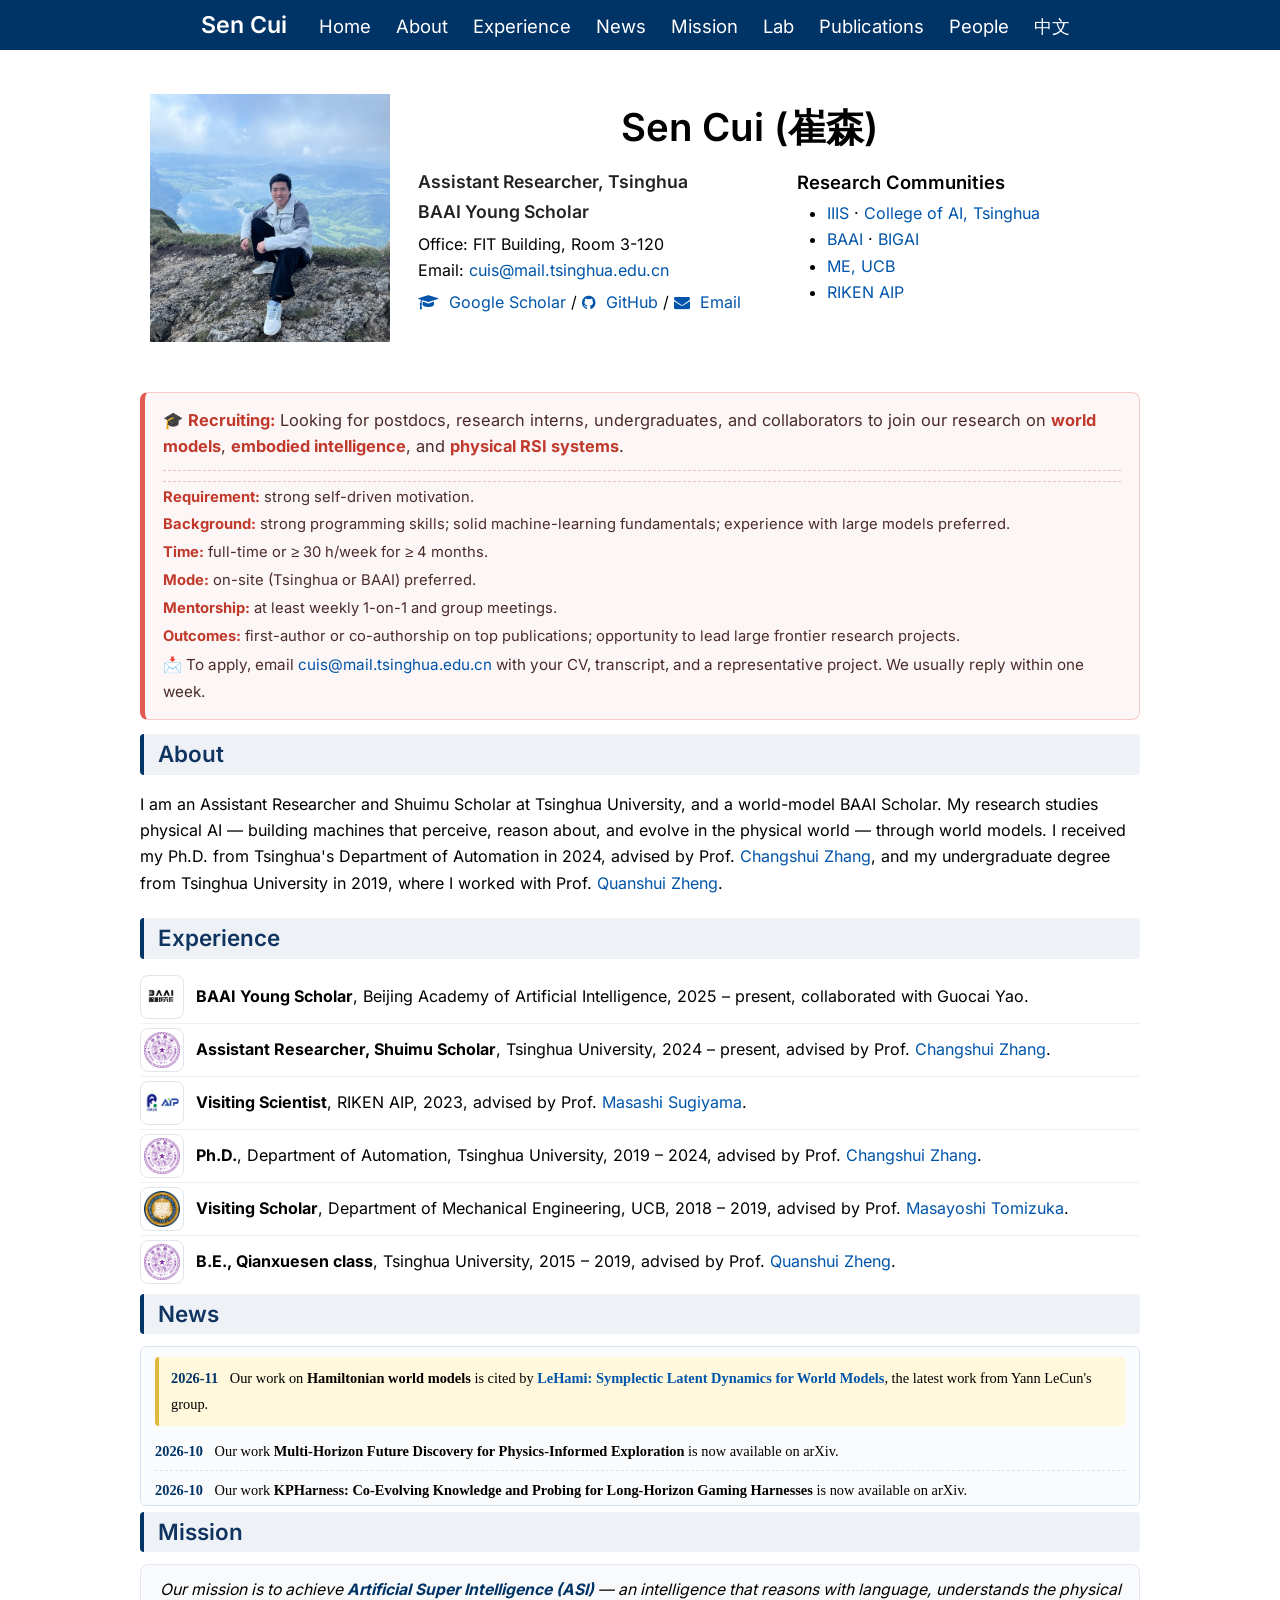
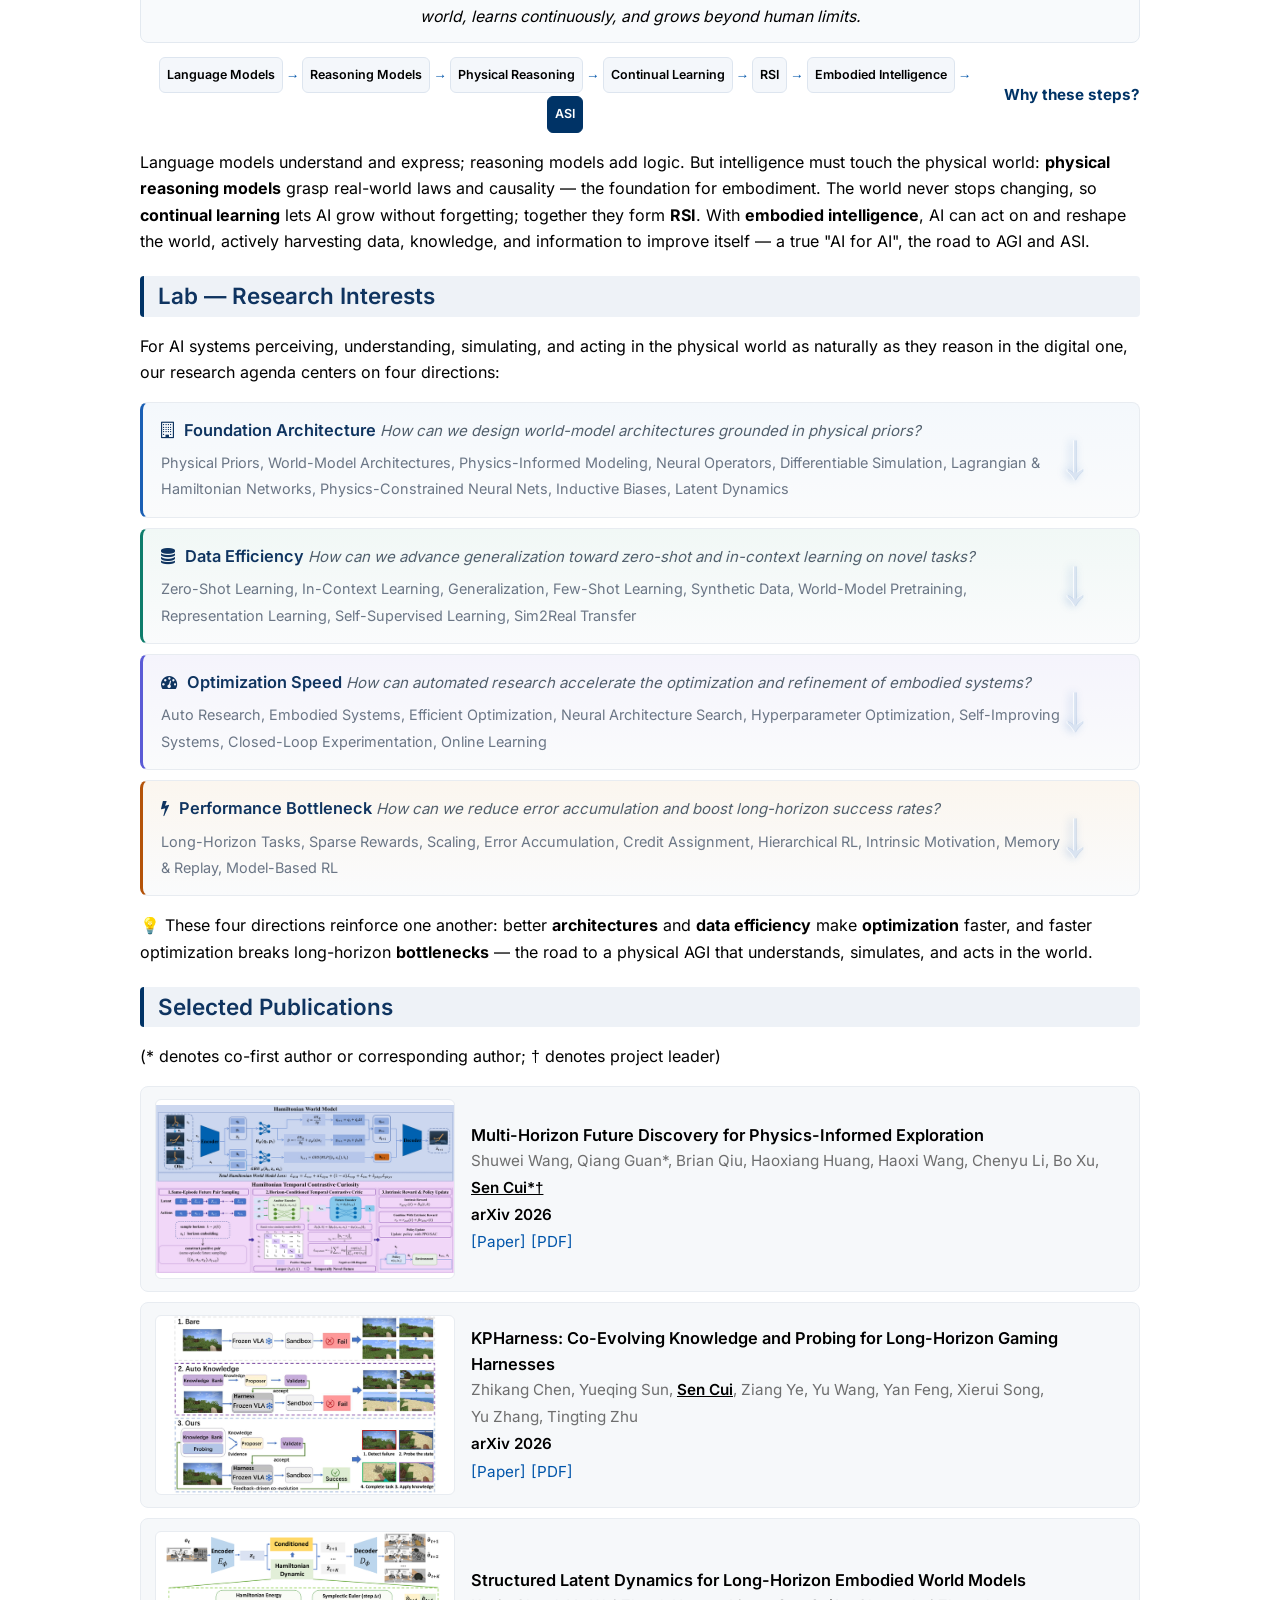
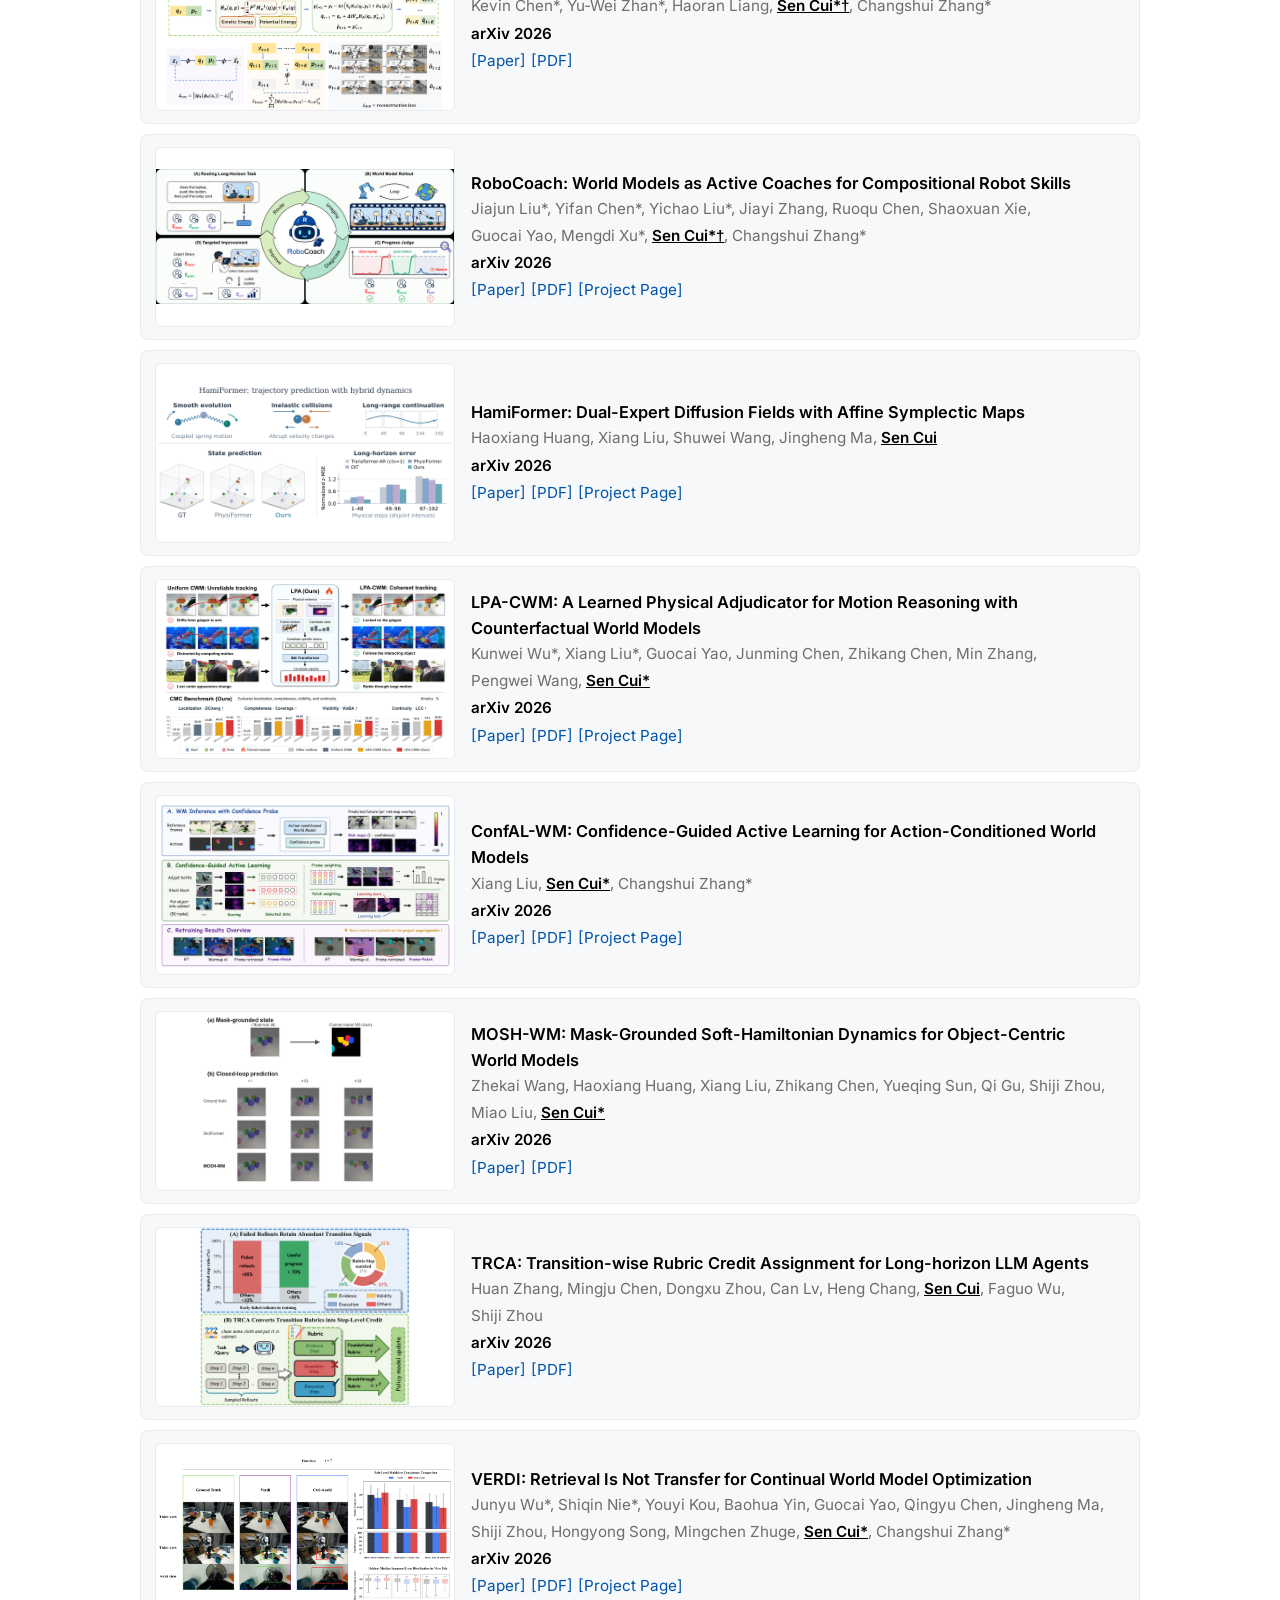
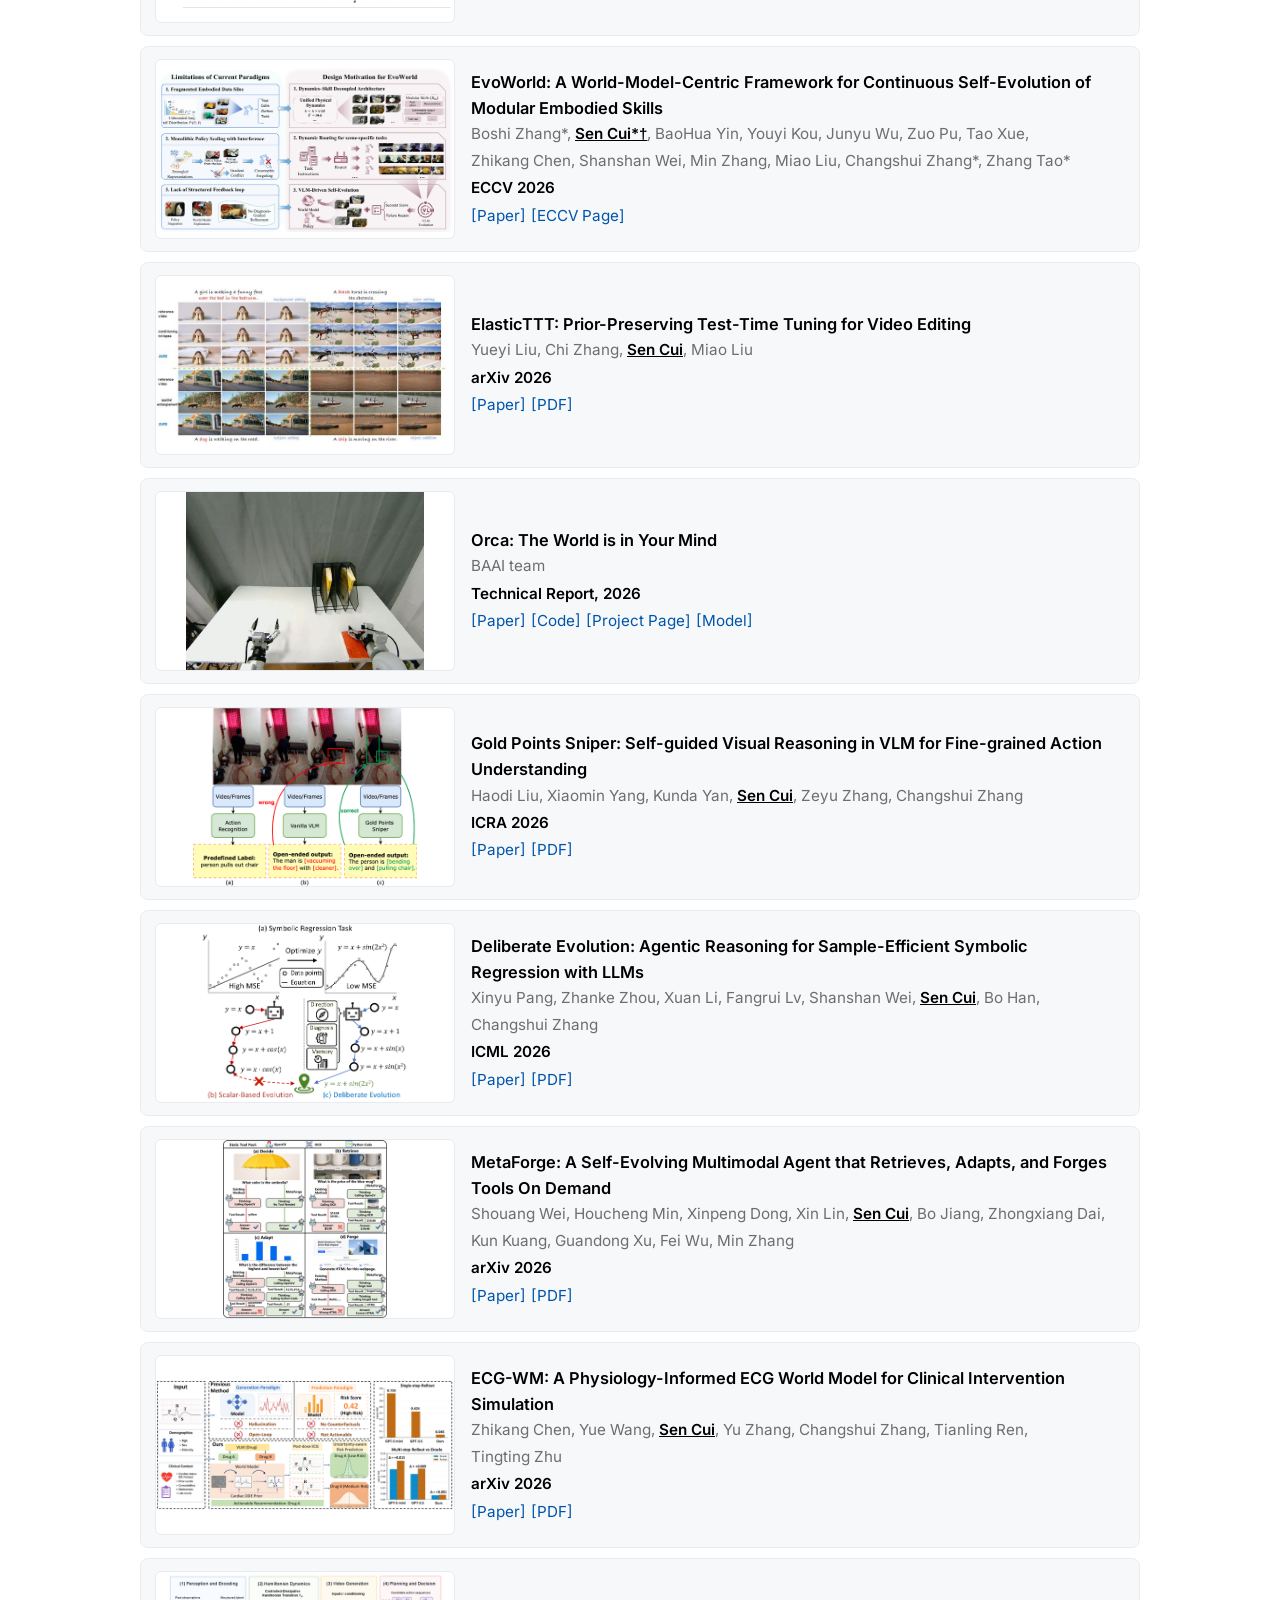
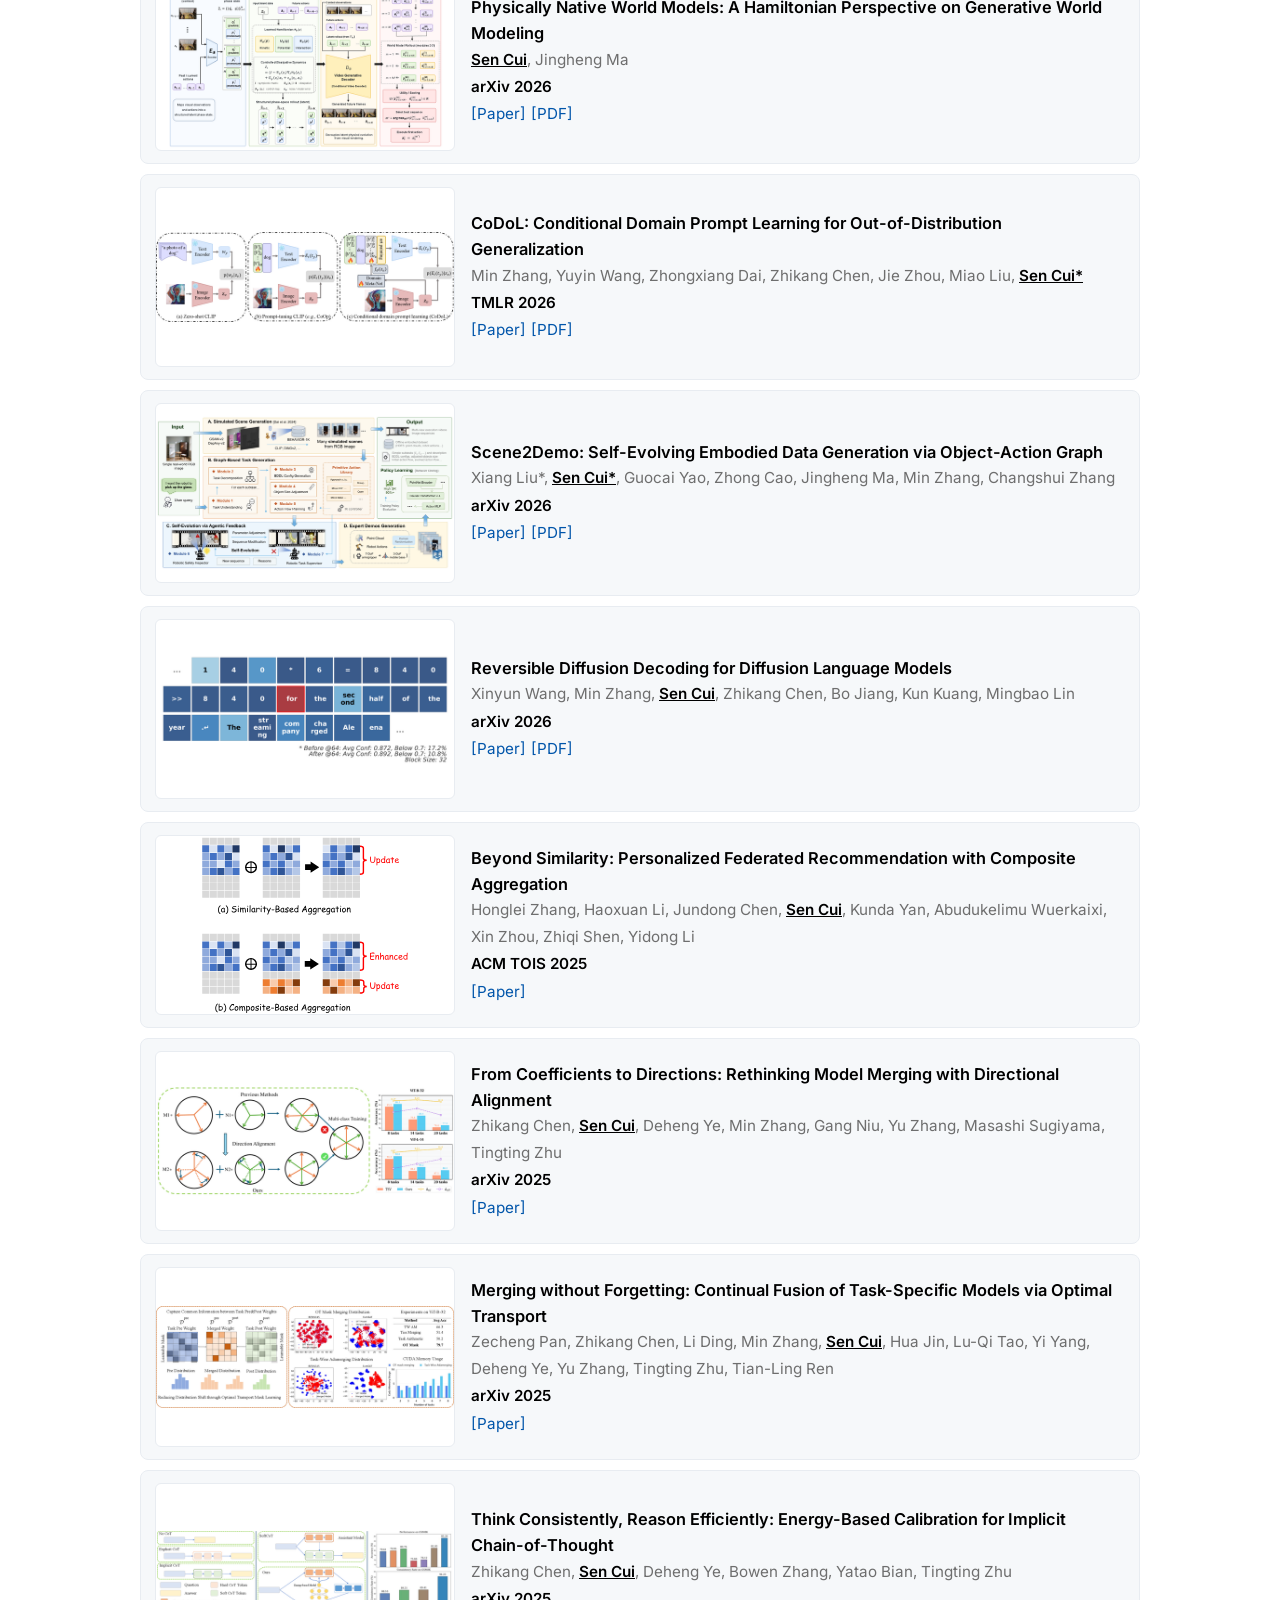
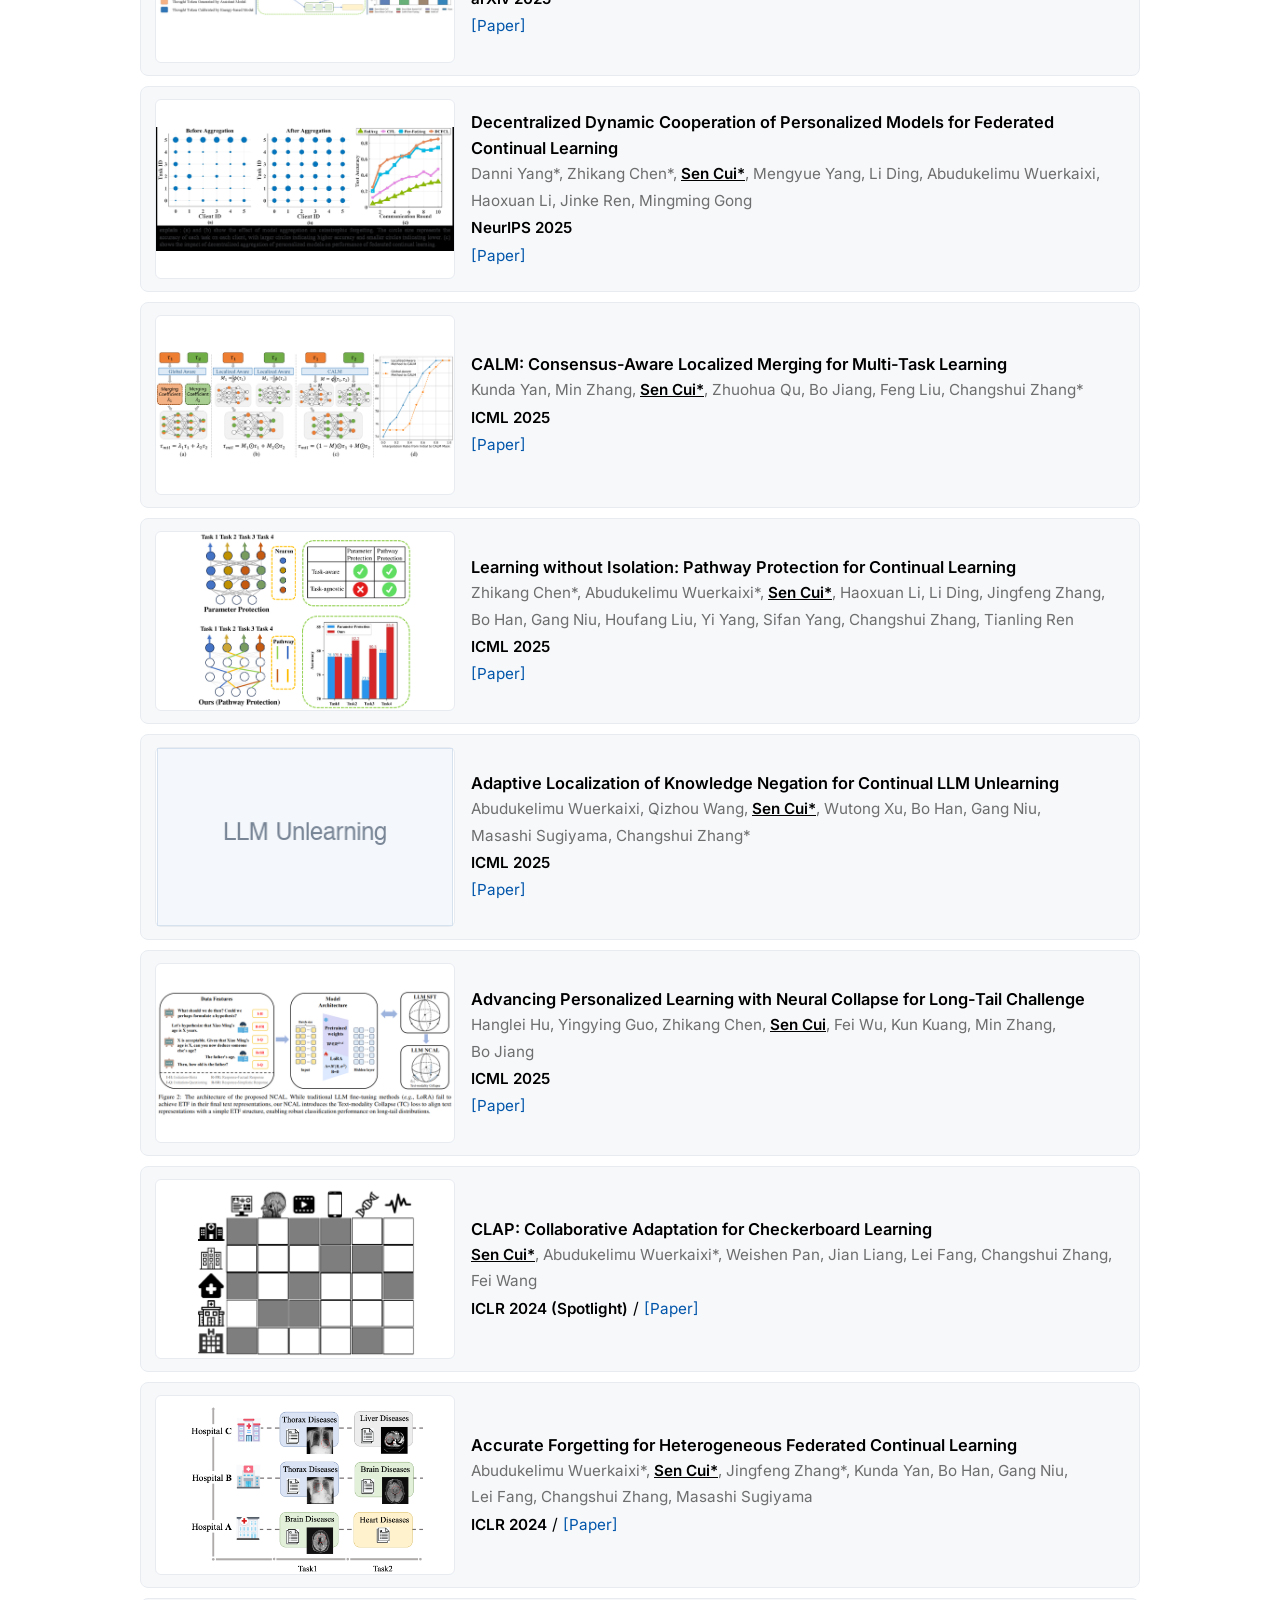
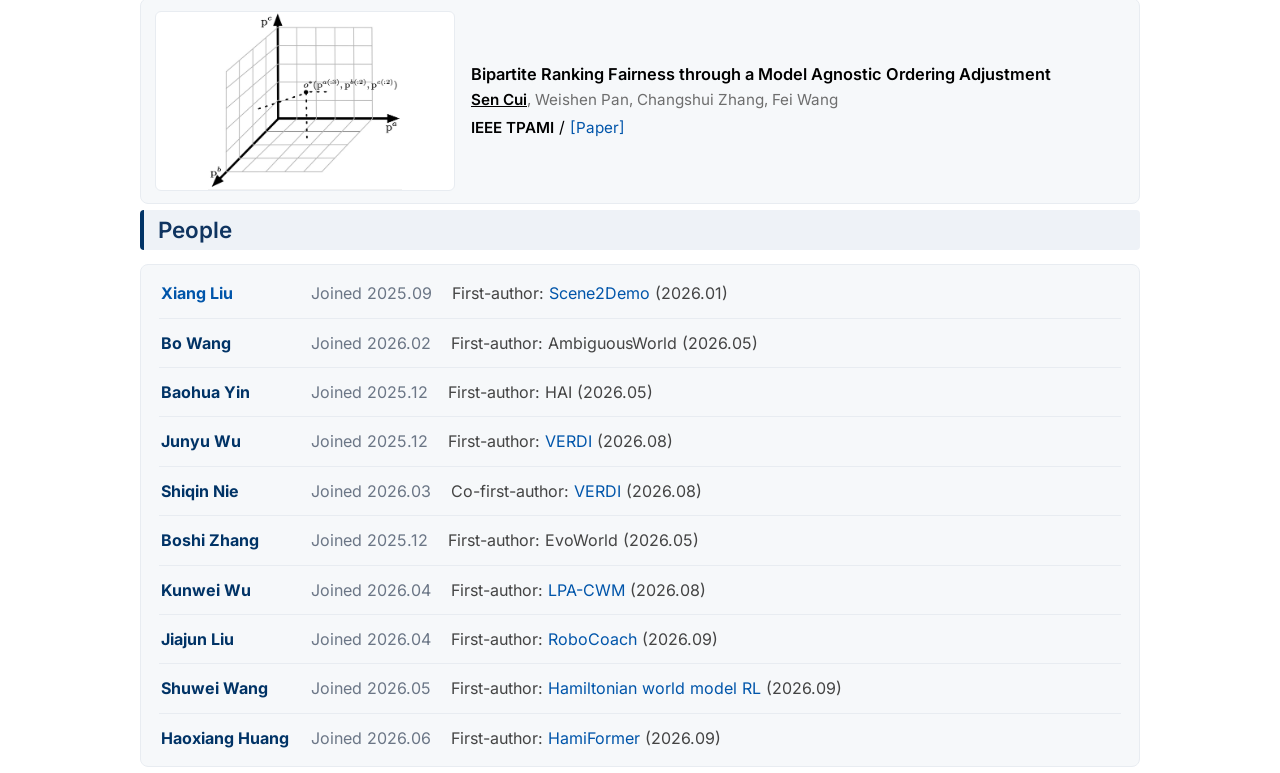
==== commit acf8965f: "Add HamiFormer to publications and news" ====
--- a/index.html
+++ b/index.html
@@ -171,6 +171,7 @@
           <li><span class="news-date">2026-10</span> Our work <b>KPHarness: Co-Evolving Knowledge and Probing for Long-Horizon Gaming Harnesses</b> is now available on arXiv.</li>
           <li><span class="news-date">2026-10</span> Our work <b>Structured Latent Dynamics for Long-Horizon Embodied World Models</b> is now available on arXiv.</li>
           <li><span class="news-date">2026-09</span> Our work <b>RoboCoach: World Models as Active Coaches for Compositional Robot Skills</b> is now available on arXiv.</li>
+          <li><span class="news-date">2026-09</span> Our work <b>HamiFormer: Dual-Expert Diffusion Fields with Affine Symplectic Maps</b> is now available on arXiv.</li>
           <li><span class="news-date">2026-09</span> Our work <b>Geometry-Aware Directional Alignment for Coherent Model Merging</b> has been accepted by <b>NeurIPS 2026</b>.</li>
           <li><span class="news-date">2026-09</span> Our work <b>AmbiguousWorld: Benchmarking and Resolving Ambiguous Instructions in Video World Models</b> has been accepted by <b>NeurIPS 2026</b>.</li>
           <li><span class="news-date">2026-09</span> Our work <b>HAI: Hierarchical Anchored Interaction for Multi-View Bimanual World Models</b> has been accepted by <b>NeurIPS 2026</b>.</li>
@@ -314,6 +315,16 @@
       </div>
 
             <div class="publication">
+        <div class="img"><img loading="lazy" class="img_responsive" src="images/hamiformer.png" alt=""></div>
+        <div class="text">
+          <div class="title"><a href="https://arxiv.org/abs/2609.32838">HamiFormer: Dual-Expert Diffusion Fields with Affine Symplectic Maps</a></div>
+          <div class="authors"><span class="author">Haoxiang Huang</span>, <span class="author">Xiang Liu</span>, <span class="author">Shuwei Wang</span>, <span class="author">Jingheng Ma</span>, <span class="author jw">Sen Cui</span></div>
+          <div><span class="venue">arXiv 2026</span></div>
+          <div><span class="tag"><a href="https://arxiv.org/abs/2609.32838">Paper</a></span> <span class="tag"><a href="https://arxiv.org/pdf/2609.32838">PDF</a></span> <span class="tag"><a href="https://hamiformer.github.io/">Project Page</a></span></div>
+        </div>
+      </div>
+
+            <div class="publication">
         <div class="img"><img loading="lazy" class="img_responsive" src="images/lpa-cwm-teaser.png" alt=""></div>
         <div class="text">
           <div class="title"><a href="https://arxiv.org/abs/2609.14073">LPA-CWM: A Learned Physical Adjudicator for Motion Reasoning with Counterfactual World Models</a></div>
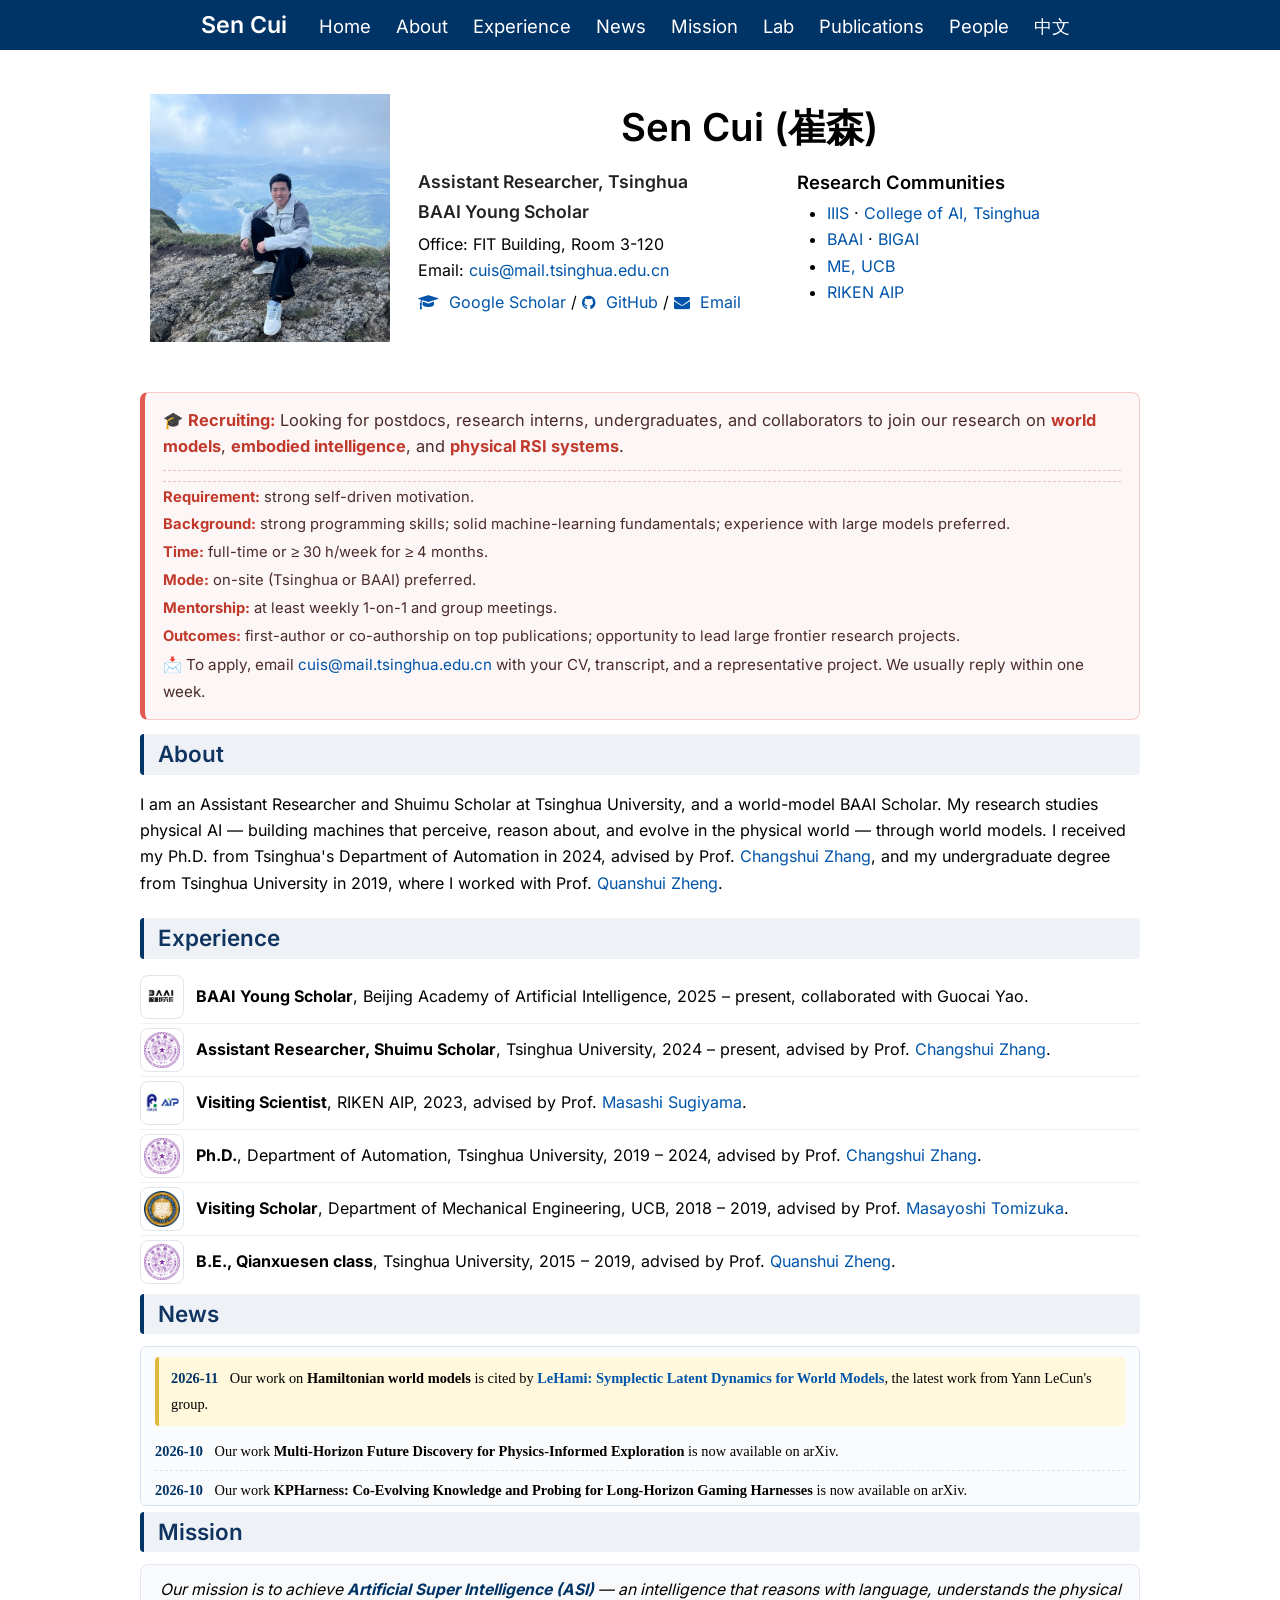
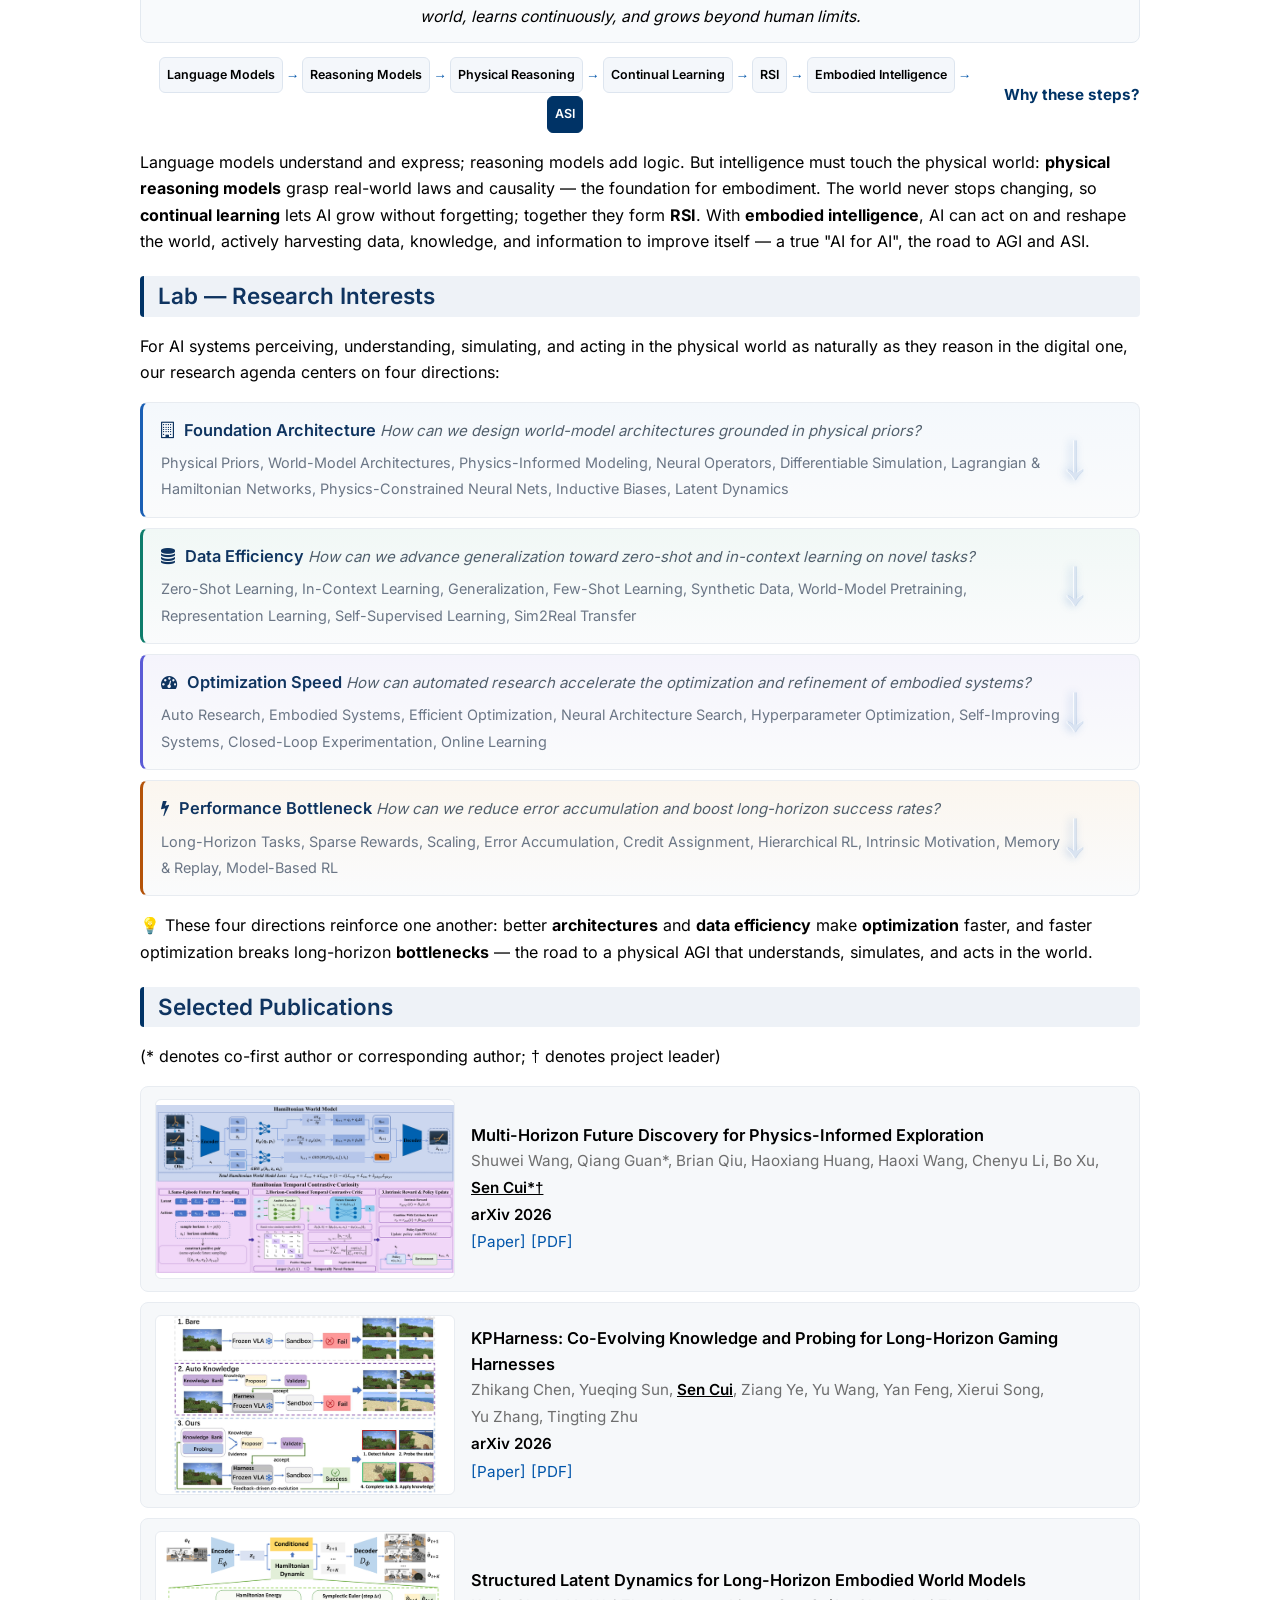
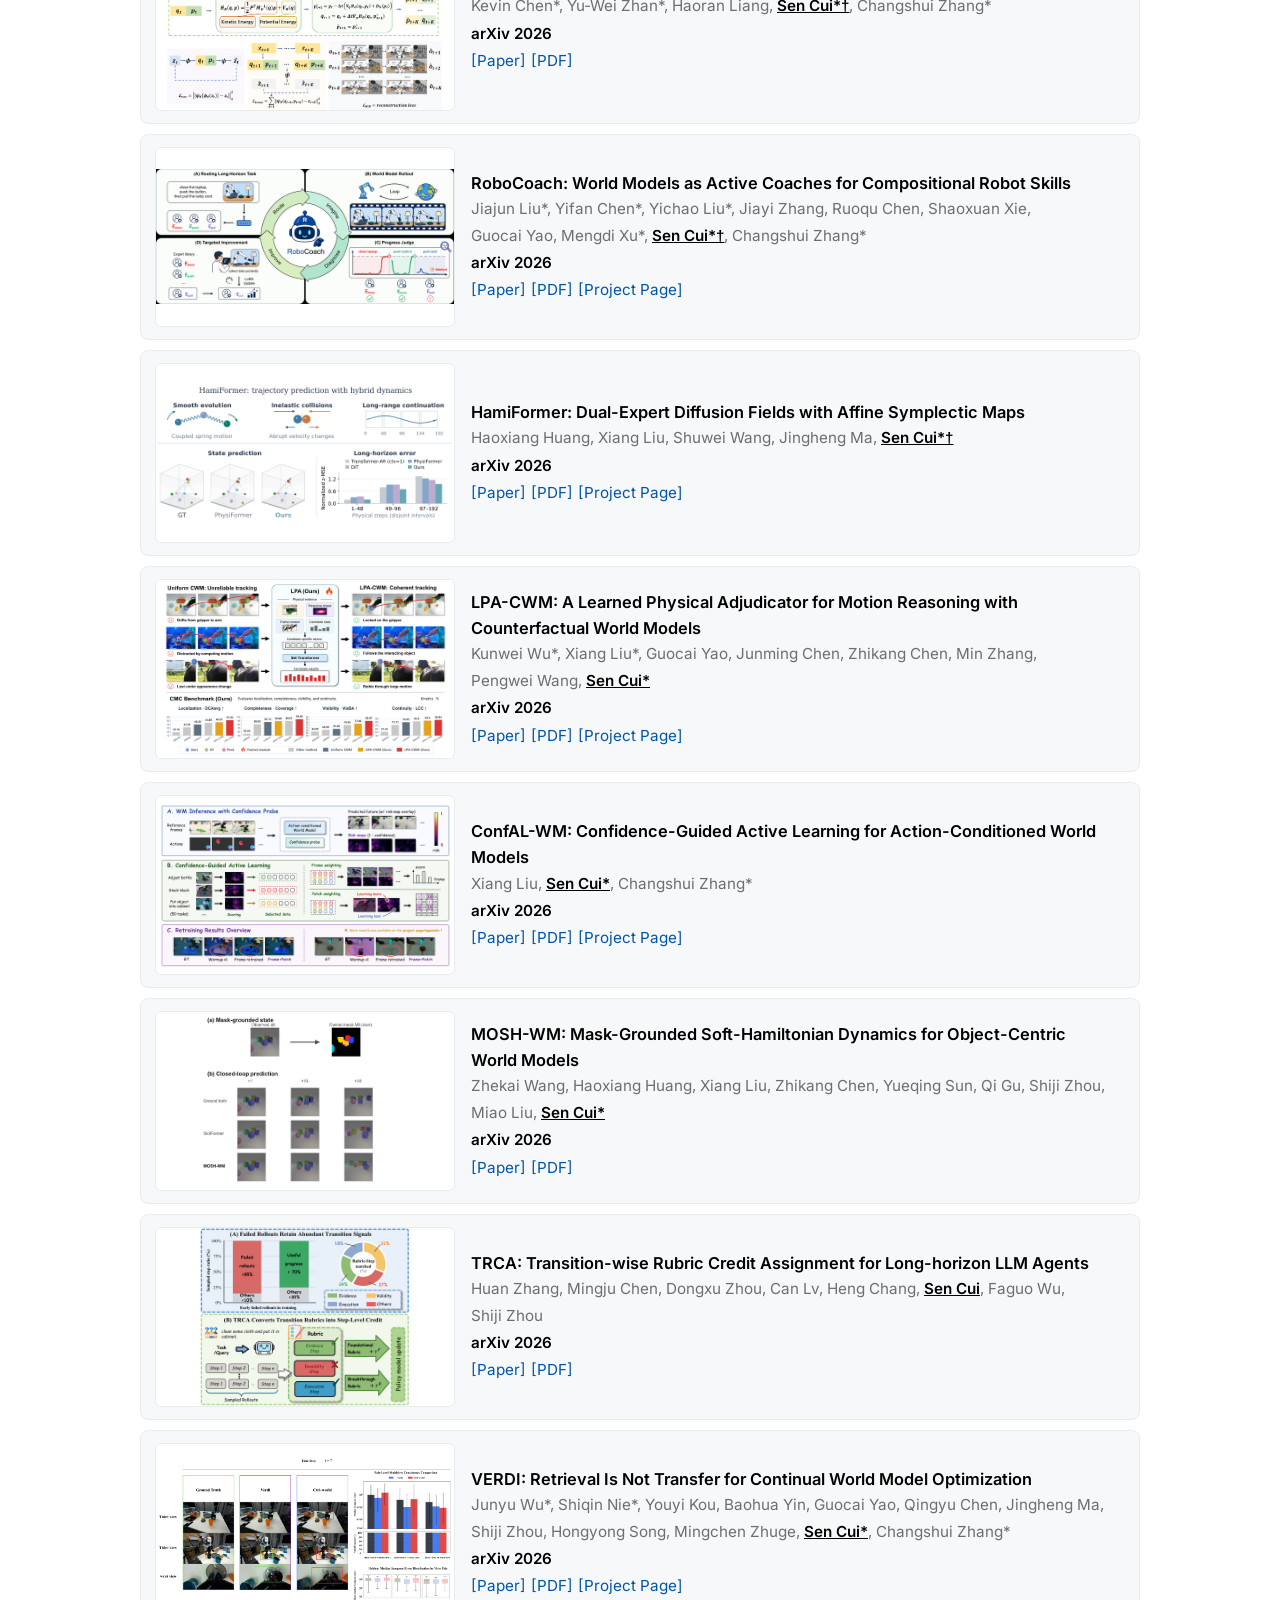
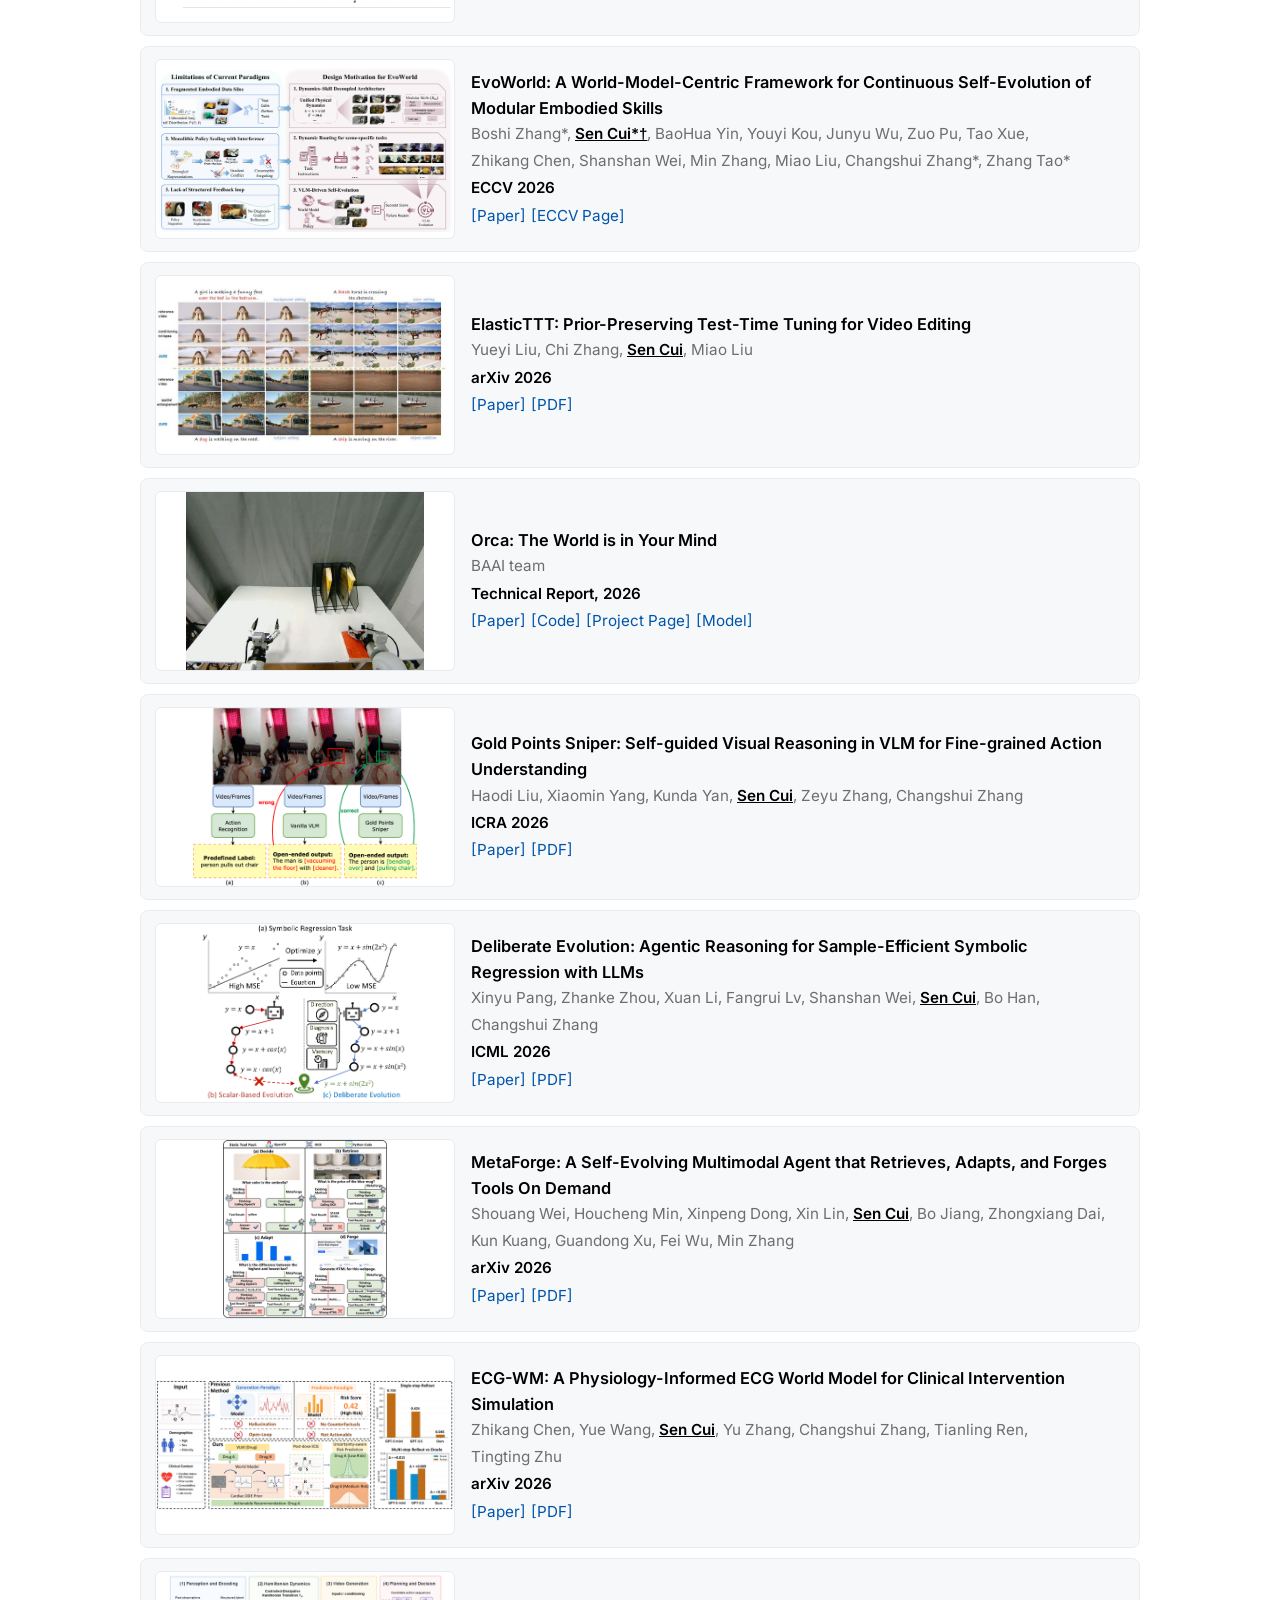
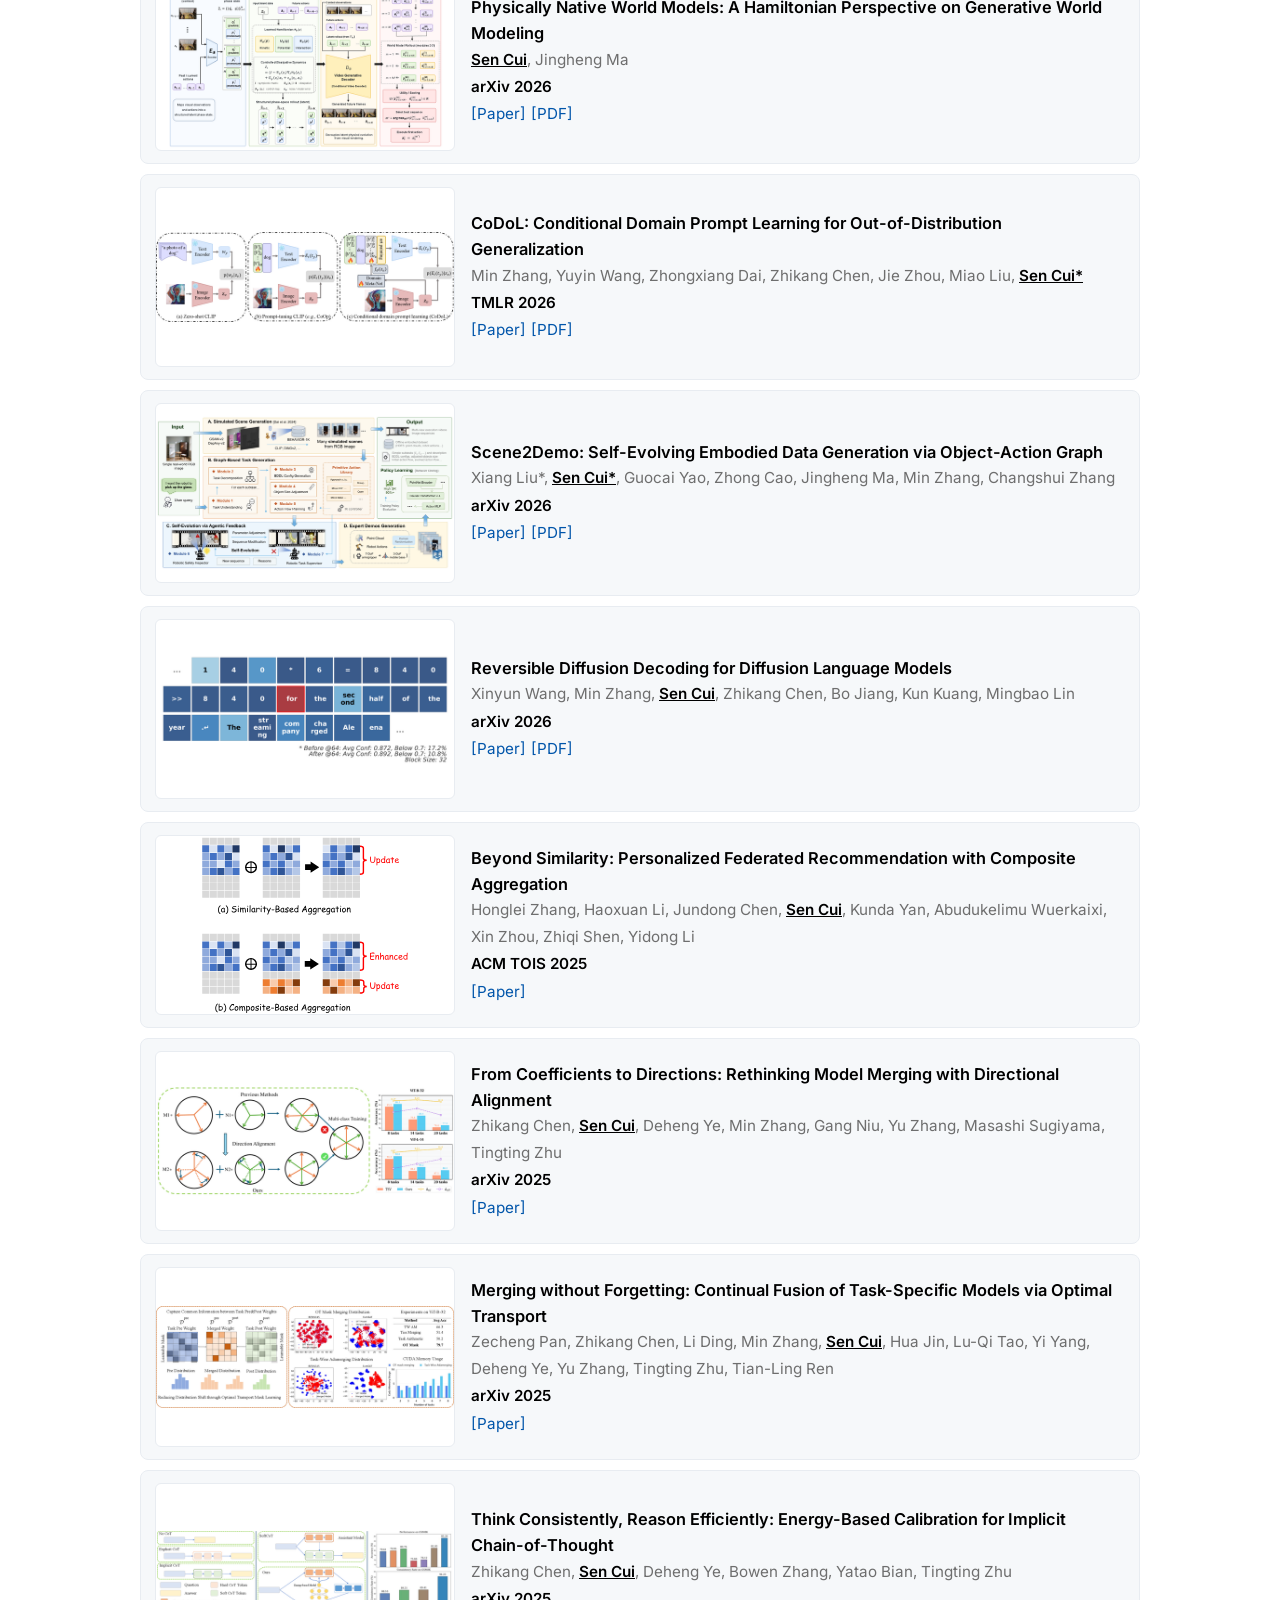
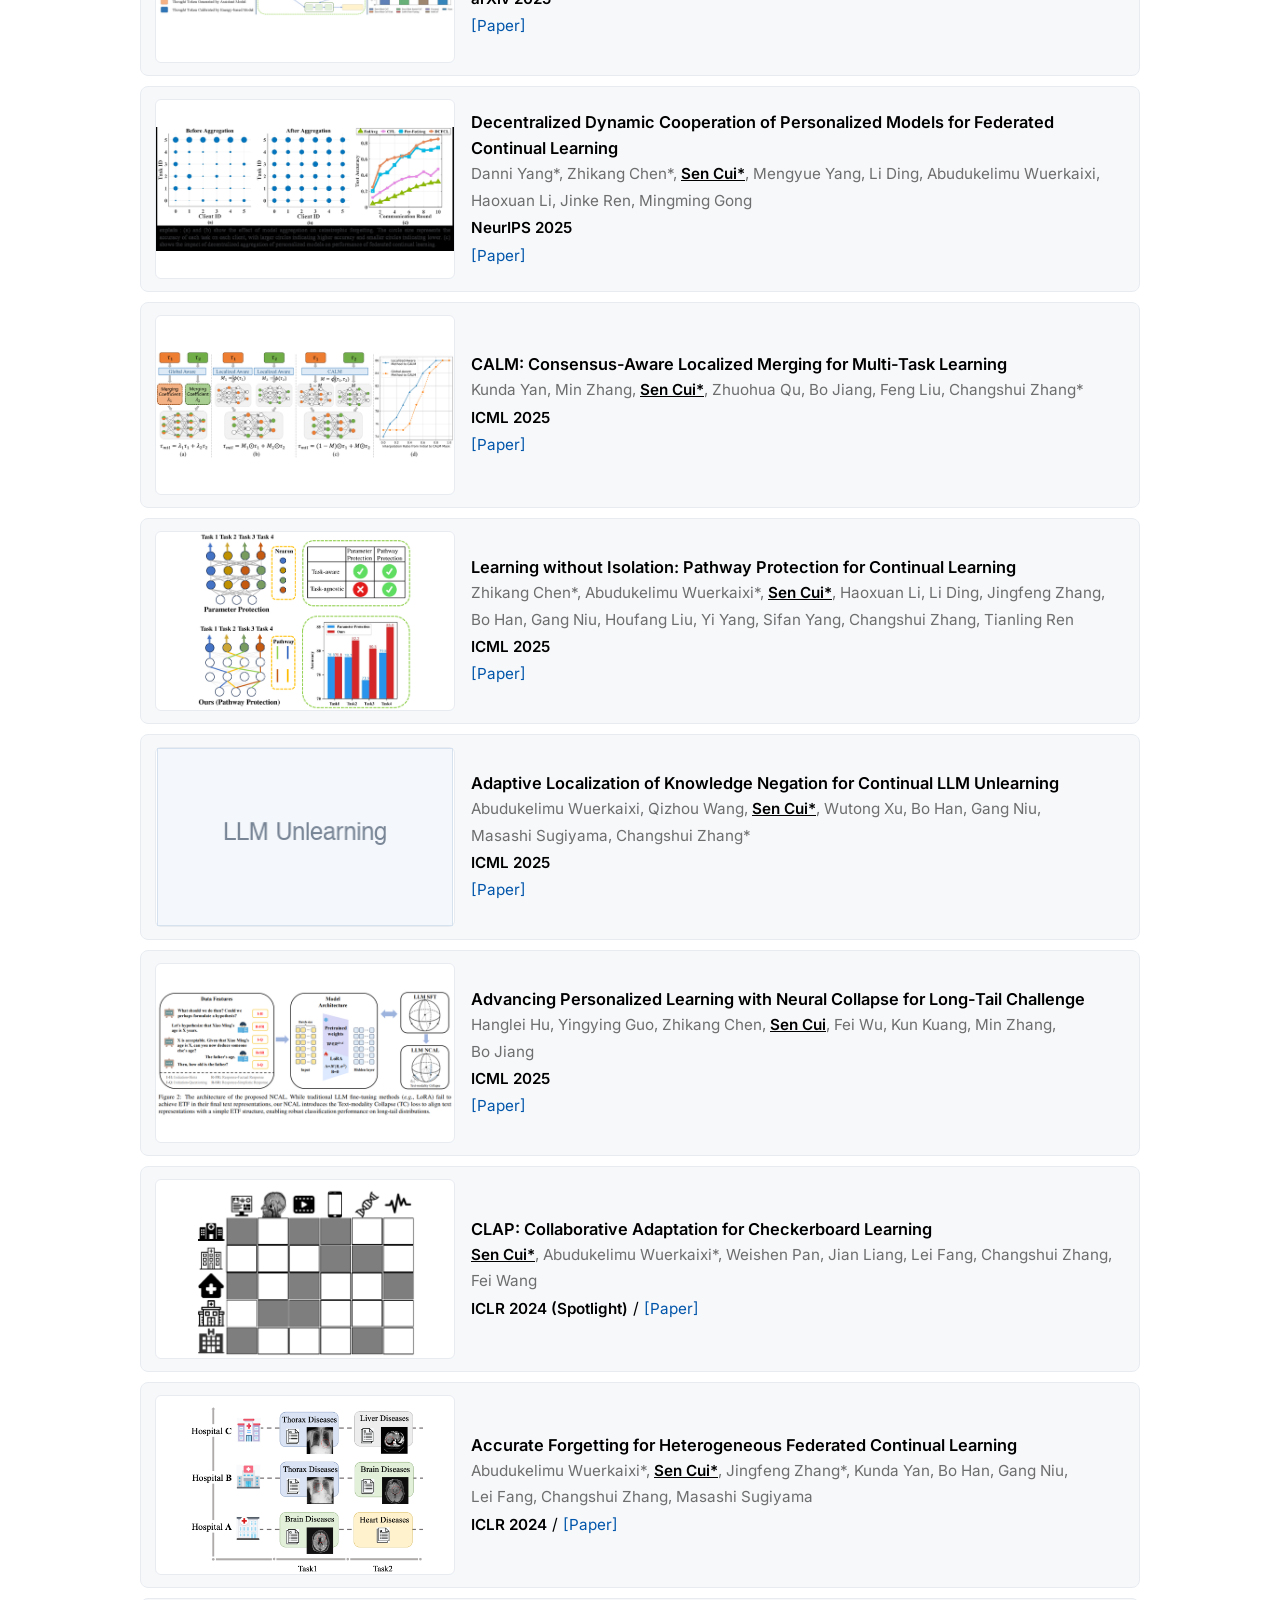
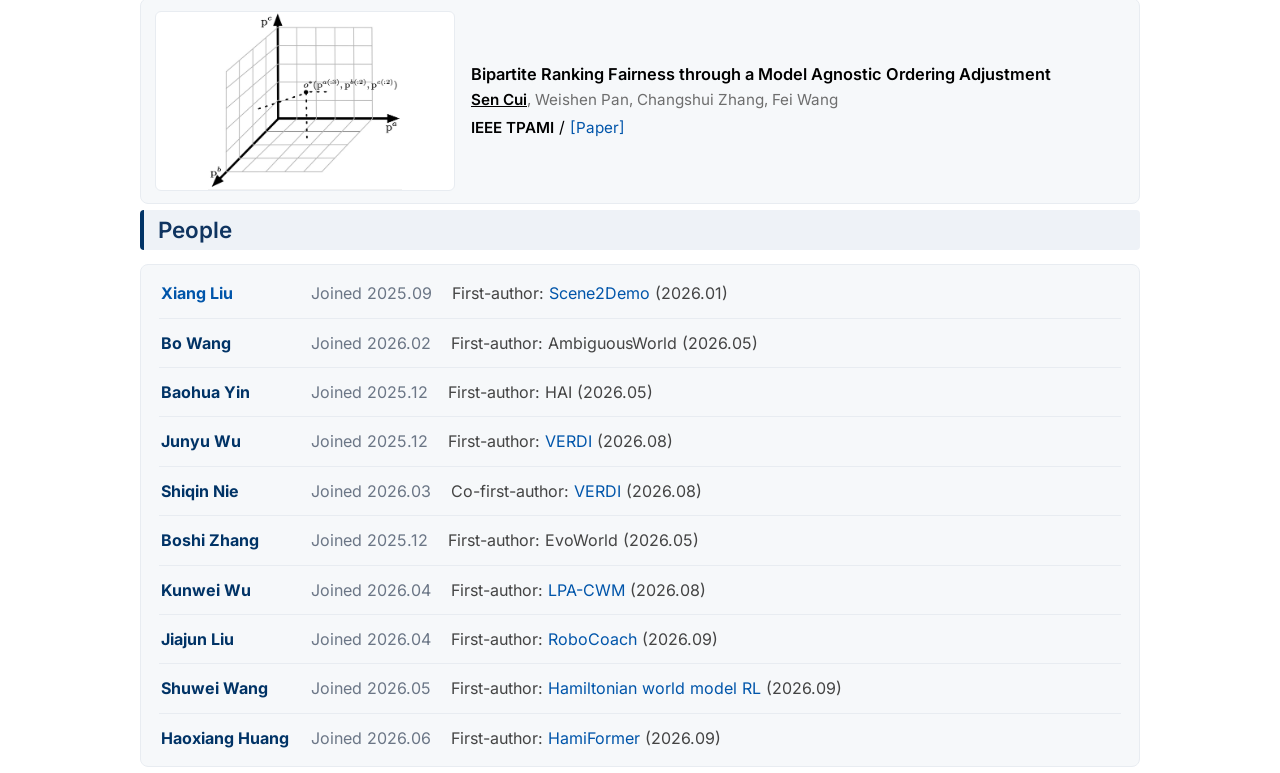
==== commit db9065ad: "Mark Sen Cui as corresponding and project leader on HamiFormer" ====
--- a/index.html
+++ b/index.html
@@ -318,7 +318,7 @@
         <div class="img"><img loading="lazy" class="img_responsive" src="images/hamiformer.png" alt=""></div>
         <div class="text">
           <div class="title"><a href="https://arxiv.org/abs/2609.32838">HamiFormer: Dual-Expert Diffusion Fields with Affine Symplectic Maps</a></div>
-          <div class="authors"><span class="author">Haoxiang Huang</span>, <span class="author">Xiang Liu</span>, <span class="author">Shuwei Wang</span>, <span class="author">Jingheng Ma</span>, <span class="author jw">Sen Cui</span></div>
+          <div class="authors"><span class="author">Haoxiang Huang</span>, <span class="author">Xiang Liu</span>, <span class="author">Shuwei Wang</span>, <span class="author">Jingheng Ma</span>, <span class="author jw">Sen Cui*&#8224;</span></div>
           <div><span class="venue">arXiv 2026</span></div>
           <div><span class="tag"><a href="https://arxiv.org/abs/2609.32838">Paper</a></span> <span class="tag"><a href="https://arxiv.org/pdf/2609.32838">PDF</a></span> <span class="tag"><a href="https://hamiformer.github.io/">Project Page</a></span></div>
         </div>
